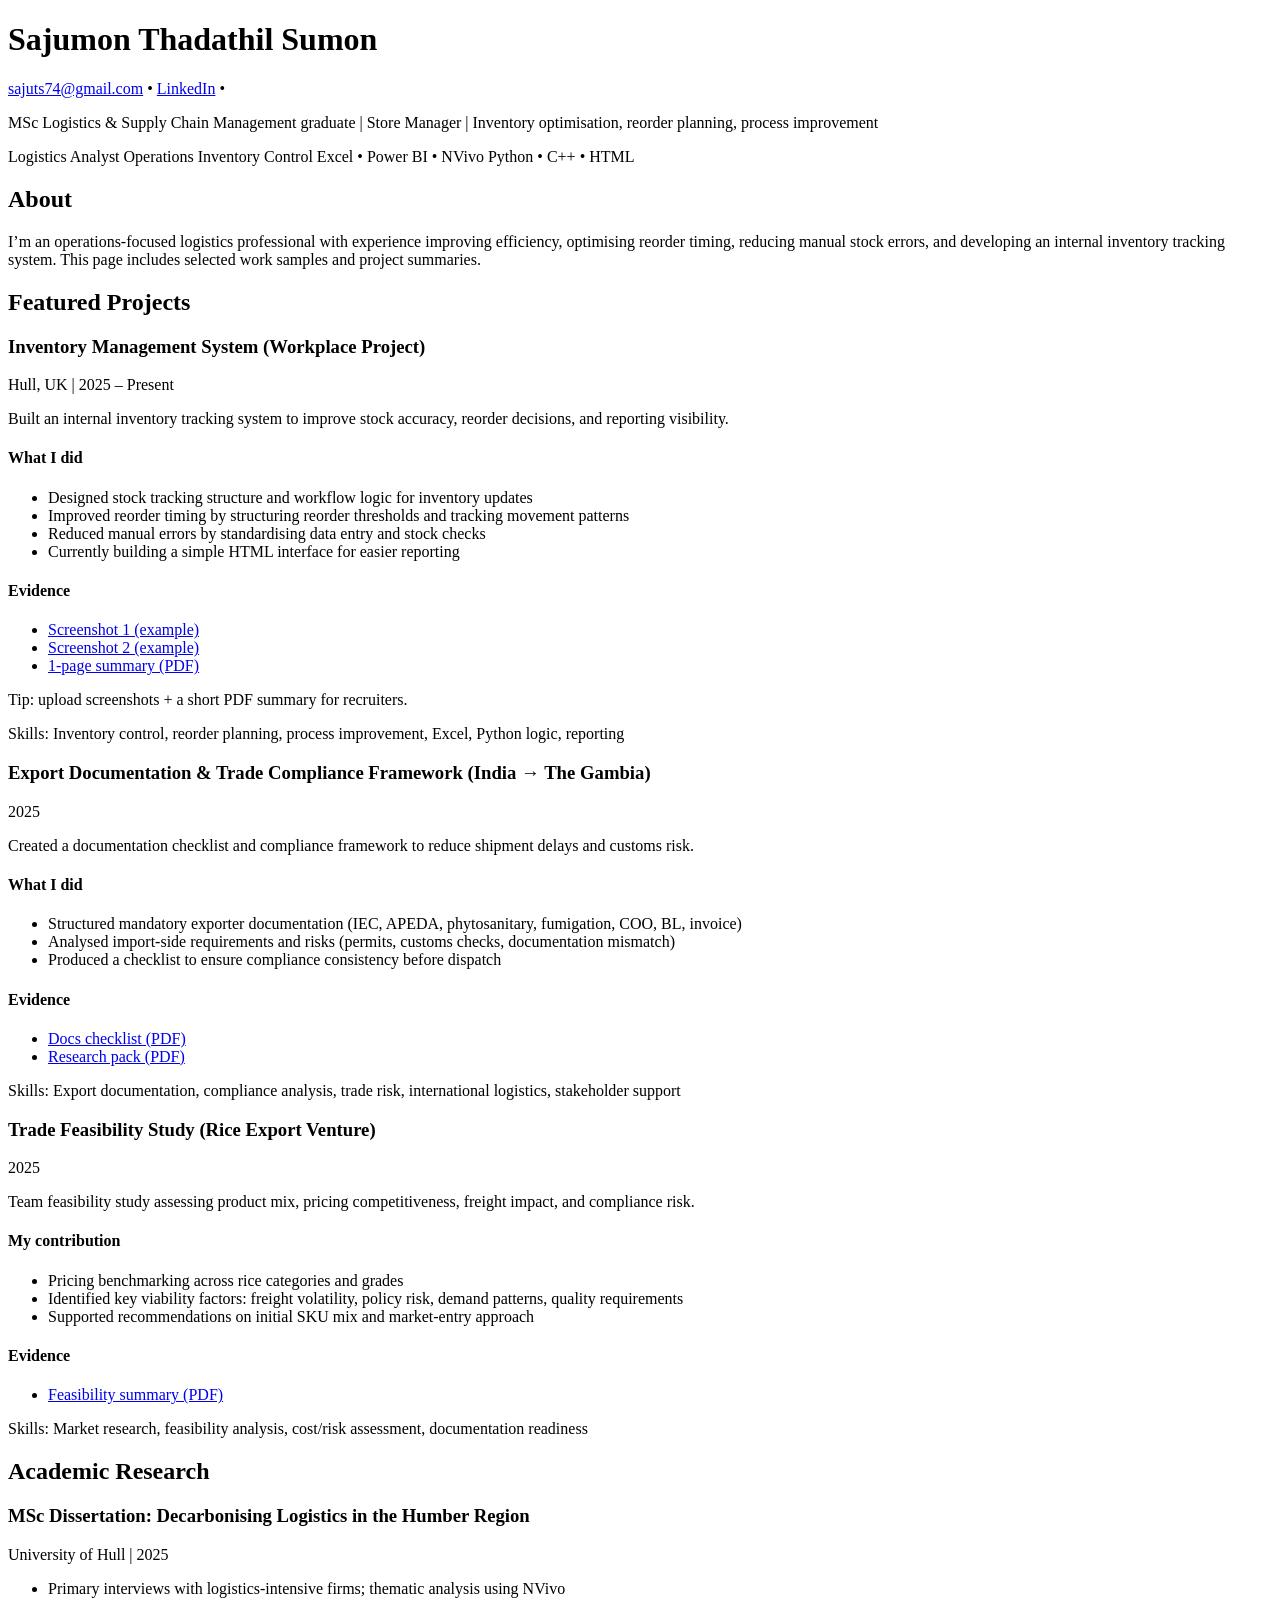
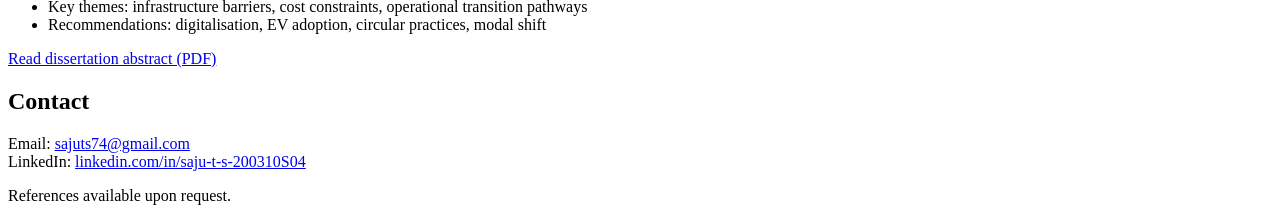
==== index.html @ b4bd79bc "Create index.html" ====
<!doctype html>
<html lang="en">
<head>
  <meta charset="utf-8" />
  <meta name="viewport" content="width=device-width, initial-scale=1" />
  <title>Sajumon Thadathil Sumon | Logistics & Operations Portfolio</title>
  <meta name="description" content="Logistics & Operations portfolio: inventory system, trade compliance framework, feasibility study, dissertation highlights." />
  <link rel="stylesheet" href="assets/style.css" />
</head>

<body>
  <header class="site-header">
    <div class="container">
      <div class="topline">
        <h1>Sajumon Thadathil Sumon</h1>
        <div class="links">
          <a href="mailto:sajuts74@gmail.com">sajuts74@gmail.com</a>
          <span class="dot">•</span>
          <a href="https://linkedin.com/in/saju-t-s-200310S04" target="_blank" rel="noopener">LinkedIn</a>
          <span class="dot">•</span>
          <!-- Optional: link to your CV PDF if you upload it -->
          <!-- <a href="assets/docs/Sajumon_CV.pdf" target="_blank" rel="noopener">CV (PDF)</a> -->
        </div>
      </div>

      <p class="subtitle">
        MSc Logistics & Supply Chain Management graduate | Store Manager | Inventory optimisation, reorder planning, process improvement
      </p>

      <div class="badges">
        <span class="badge">Logistics Analyst</span>
        <span class="badge">Operations</span>
        <span class="badge">Inventory Control</span>
        <span class="badge">Excel • Power BI • NVivo</span>
        <span class="badge">Python • C++ • HTML</span>
      </div>
    </div>
  </header>

  <main class="container">
    <section class="section">
      <h2>About</h2>
      <p>
        I’m an operations-focused logistics professional with experience improving efficiency, optimising reorder timing,
        reducing manual stock errors, and developing an internal inventory tracking system.
        This page includes selected work samples and project summaries.
      </p>
    </section>

    <section class="section">
      <h2>Featured Projects</h2>

      <!-- Project 1 -->
      <article class="card">
        <div class="card-head">
          <h3>Inventory Management System (Workplace Project)</h3>
          <span class="meta">Hull, UK | 2025 – Present</span>
        </div>

        <p class="tagline">
          Built an internal inventory tracking system to improve stock accuracy, reorder decisions, and reporting visibility.
        </p>

        <div class="grid">
          <div>
            <h4>What I did</h4>
            <ul>
              <li>Designed stock tracking structure and workflow logic for inventory updates</li>
              <li>Improved reorder timing by structuring reorder thresholds and tracking movement patterns</li>
              <li>Reduced manual errors by standardising data entry and stock checks</li>
              <li>Currently building a simple HTML interface for easier reporting</li>
            </ul>
          </div>
          <div>
            <h4>Evidence</h4>
            <ul>
              <li><a href="assets/img/inventory-screenshot-1.png" target="_blank" rel="noopener">Screenshot 1 (example)</a></li>
              <li><a href="assets/img/inventory-screenshot-2.png" target="_blank" rel="noopener">Screenshot 2 (example)</a></li>
              <li><a href="assets/docs/inventory-system-summary.pdf" target="_blank" rel="noopener">1-page summary (PDF)</a></li>
            </ul>
            <p class="note">Tip: upload screenshots + a short PDF summary for recruiters.</p>
          </div>
        </div>

        <div class="skills">
          <span>Skills:</span> Inventory control, reorder planning, process improvement, Excel, Python logic, reporting
        </div>
      </article>

      <!-- Project 2 -->
      <article class="card">
        <div class="card-head">
          <h3>Export Documentation & Trade Compliance Framework (India → The Gambia)</h3>
          <span class="meta">2025</span>
        </div>

        <p class="tagline">
          Created a documentation checklist and compliance framework to reduce shipment delays and customs risk.
        </p>

        <div class="grid">
          <div>
            <h4>What I did</h4>
            <ul>
              <li>Structured mandatory exporter documentation (IEC, APEDA, phytosanitary, fumigation, COO, BL, invoice)</li>
              <li>Analysed import-side requirements and risks (permits, customs checks, documentation mismatch)</li>
              <li>Produced a checklist to ensure compliance consistency before dispatch</li>
            </ul>
          </div>
          <div>
            <h4>Evidence</h4>
            <ul>
              <li><a href="assets/docs/rice-export-docs-checklist.pdf" target="_blank" rel="noopener">Docs checklist (PDF)</a></li>
              <li><a href="assets/docs/rice-export-essential-info.pdf" target="_blank" rel="noopener">Research pack (PDF)</a></li>
            </ul>
          </div>
        </div>

        <div class="skills">
          <span>Skills:</span> Export documentation, compliance analysis, trade risk, international logistics, stakeholder support
        </div>
      </article>

      <!-- Project 3 -->
      <article class="card">
        <div class="card-head">
          <h3>Trade Feasibility Study (Rice Export Venture)</h3>
          <span class="meta">2025</span>
        </div>

        <p class="tagline">
          Team feasibility study assessing product mix, pricing competitiveness, freight impact, and compliance risk.
        </p>

        <div class="grid">
          <div>
            <h4>My contribution</h4>
            <ul>
              <li>Pricing benchmarking across rice categories and grades</li>
              <li>Identified key viability factors: freight volatility, policy risk, demand patterns, quality requirements</li>
              <li>Supported recommendations on initial SKU mix and market-entry approach</li>
            </ul>
          </div>
          <div>
            <h4>Evidence</h4>
            <ul>
              <li><a href="assets/docs/feasibility-study-summary.pdf" target="_blank" rel="noopener">Feasibility summary (PDF)</a></li>
            </ul>
          </div>
        </div>

        <div class="skills">
          <span>Skills:</span> Market research, feasibility analysis, cost/risk assessment, documentation readiness
        </div>
      </article>

    </section>

    <section class="section">
      <h2>Academic Research</h2>
      <article class="card">
        <div class="card-head">
          <h3>MSc Dissertation: Decarbonising Logistics in the Humber Region</h3>
          <span class="meta">University of Hull | 2025</span>
        </div>
        <ul>
          <li>Primary interviews with logistics-intensive firms; thematic analysis using NVivo</li>
          <li>Key themes: infrastructure barriers, cost constraints, operational transition pathways</li>
          <li>Recommendations: digitalisation, EV adoption, circular practices, modal shift</li>
        </ul>
        <p>
          <a href="assets/docs/dissertation-abstract.pdf" target="_blank" rel="noopener">Read dissertation abstract (PDF)</a>
          <!-- Optional: add full dissertation if allowed -->
        </p>
      </article>
    </section>

    <section class="section">
      <h2>Contact</h2>
      <p>
        Email: <a href="mailto:sajuts74@gmail.com">sajuts74@gmail.com</a><br/>
        LinkedIn: <a href="https://linkedin.com/in/saju-t-s-200310S04" target="_blank" rel="noopener">linkedin.com/in/saju-t-s-200310S04</a>
      </p>
    </section>

    <footer class="footer">
      <p>References available upon request.</p>
    </footer>
  </main>
</body>
</html>
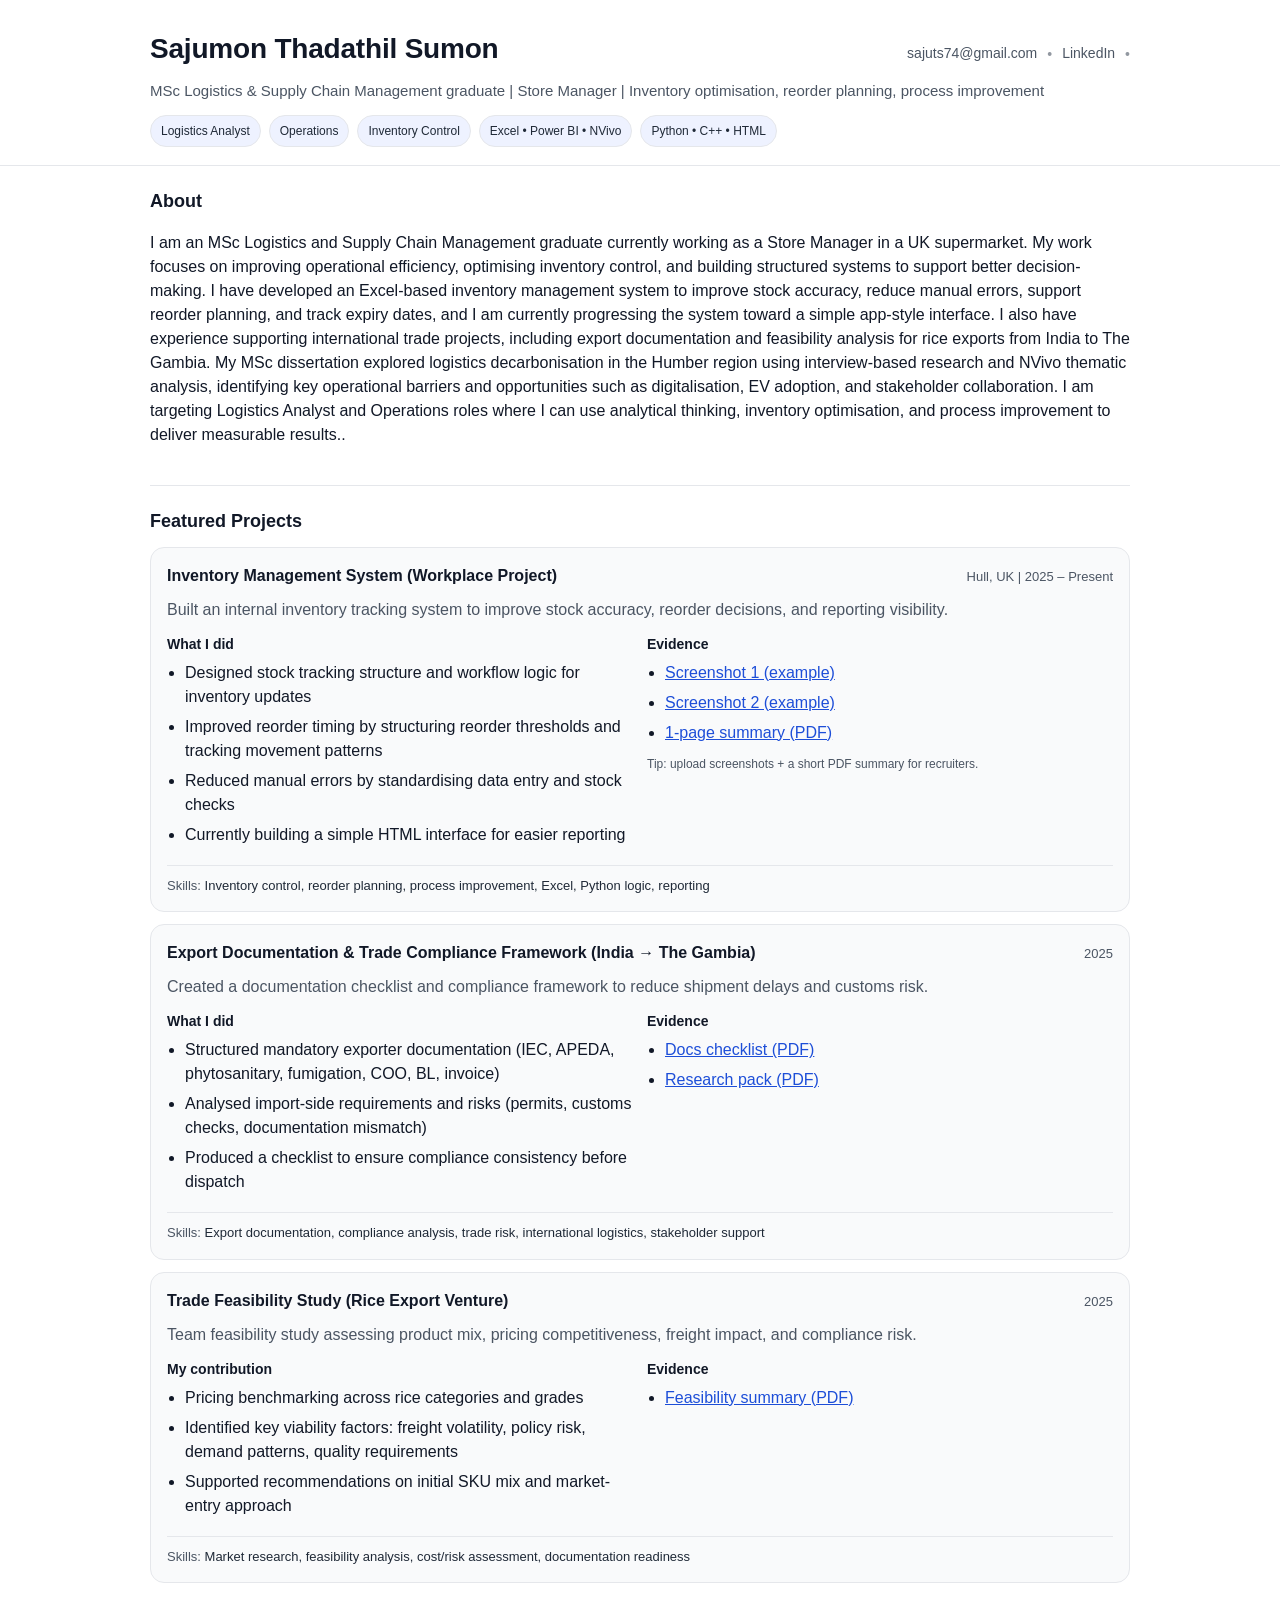
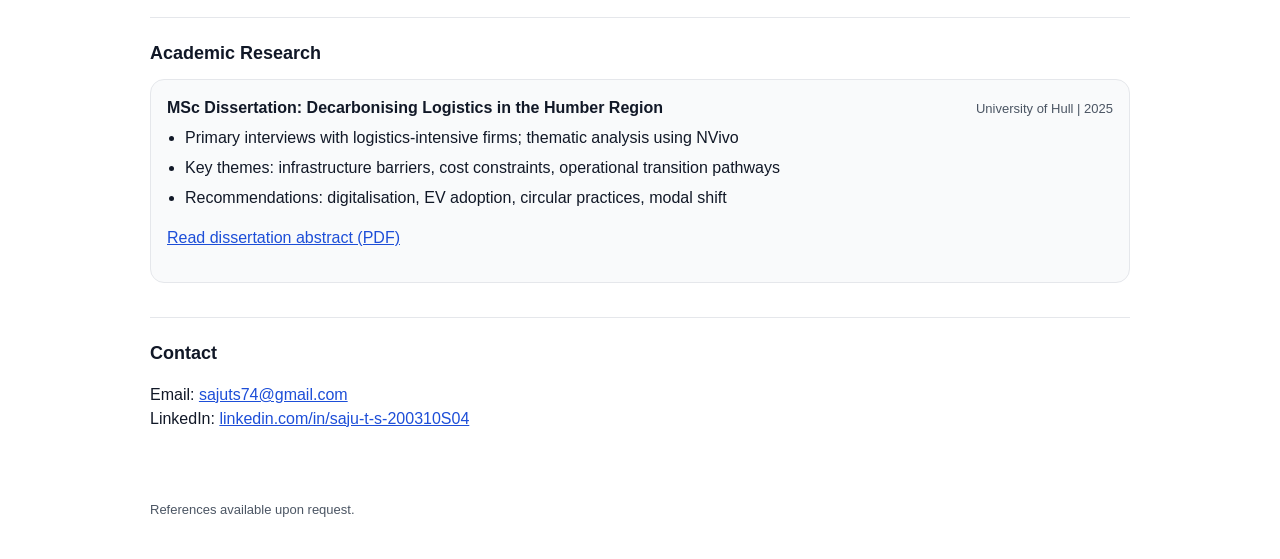
==== commit 04aa843b: "Update index.html" ====
--- a/index.html
+++ b/index.html
@@ -41,9 +41,13 @@
     <section class="section">
       <h2>About</h2>
       <p>
-        I’m an operations-focused logistics professional with experience improving efficiency, optimising reorder timing,
-        reducing manual stock errors, and developing an internal inventory tracking system.
-        This page includes selected work samples and project summaries.
+        I am an MSc Logistics and Supply Chain Management graduate currently working as a Store Manager in a UK supermarket. My work focuses on improving operational efficiency, optimising inventory control, and building structured systems to support better decision-making.
+
+I have developed an Excel-based inventory management system to improve stock accuracy, reduce manual errors, support reorder planning, and track expiry dates, and I am currently progressing the system toward a simple app-style interface. I also have experience supporting international trade projects, including export documentation and feasibility analysis for rice exports from India to The Gambia.
+
+My MSc dissertation explored logistics decarbonisation in the Humber region using interview-based research and NVivo thematic analysis, identifying key operational barriers and opportunities such as digitalisation, EV adoption, and stakeholder collaboration.
+
+I am targeting Logistics Analyst and Operations roles where I can use analytical thinking, inventory optimisation, and process improvement to deliver measurable results..
       </p>
     </section>
 
--- a/assets/style.css
+++ b/assets/style.css
@@ -0,0 +1,155 @@
+:root{
+  --bg:#ffffff;
+  --text:#111827;
+  --muted:#4b5563;
+  --line:#e5e7eb;
+  --card:#f9fafb;
+  --badge:#eef2ff;
+}
+
+*{box-sizing:border-box}
+body{
+  margin:0;
+  font-family: -apple-system,BlinkMacSystemFont,"Segoe UI",Roboto,Arial,Helvetica,sans-serif;
+  background:var(--bg);
+  color:var(--text);
+  line-height:1.5;
+}
+
+.container{
+  width:min(980px, 92vw);
+  margin:0 auto;
+}
+
+.site-header{
+  border-bottom:1px solid var(--line);
+  padding:28px 0 18px;
+}
+
+.topline{
+  display:flex;
+  gap:16px;
+  align-items:baseline;
+  justify-content:space-between;
+  flex-wrap:wrap;
+}
+
+h1{
+  margin:0;
+  font-size:28px;
+  letter-spacing:-0.2px;
+}
+
+.links{
+  display:flex;
+  gap:10px;
+  align-items:center;
+  flex-wrap:wrap;
+  color:var(--muted);
+  font-size:14px;
+}
+.links a{ color:var(--muted); text-decoration:none; border-bottom:1px solid transparent;}
+.links a:hover{ border-bottom-color:var(--muted); }
+.dot{opacity:.6}
+
+.subtitle{
+  margin:10px 0 12px;
+  color:var(--muted);
+  font-size:15px;
+}
+
+.badges{
+  display:flex;
+  flex-wrap:wrap;
+  gap:8px;
+  margin:0;
+}
+.badge{
+  display:inline-block;
+  padding:6px 10px;
+  border:1px solid var(--line);
+  background:var(--badge);
+  border-radius:999px;
+  font-size:12px;
+  color:#1f2937;
+}
+
+.section{
+  padding:22px 0;
+  border-bottom:1px solid var(--line);
+}
+.section:last-of-type{ border-bottom:none; }
+
+h2{
+  margin:0 0 12px;
+  font-size:18px;
+}
+.card{
+  background:var(--card);
+  border:1px solid var(--line);
+  border-radius:14px;
+  padding:16px;
+  margin:12px 0;
+}
+.card-head{
+  display:flex;
+  justify-content:space-between;
+  gap:10px;
+  flex-wrap:wrap;
+  align-items:baseline;
+}
+h3{
+  margin:0;
+  font-size:16px;
+}
+.meta{
+  color:var(--muted);
+  font-size:13px;
+}
+.tagline{
+  margin:10px 0 0;
+  color:var(--muted);
+}
+
+.grid{
+  display:grid;
+  grid-template-columns: 1fr 1fr;
+  gap:14px;
+  margin-top:12px;
+}
+@media (max-width: 800px){
+  .grid{ grid-template-columns: 1fr; }
+}
+
+h4{
+  margin:0 0 6px;
+  font-size:14px;
+}
+ul{
+  margin:0;
+  padding-left:18px;
+}
+li{ margin:6px 0; }
+
+.note{
+  margin:10px 0 0;
+  color:var(--muted);
+  font-size:12px;
+}
+
+.skills{
+  margin-top:12px;
+  padding-top:10px;
+  border-top:1px solid var(--line);
+  color:#1f2937;
+  font-size:13px;
+}
+.skills span{ color:var(--muted); }
+
+.footer{
+  padding:18px 0 26px;
+  color:var(--muted);
+  font-size:13px;
+}
+a{ color:#1d4ed8; }
+a:hover{ text-decoration:underline; }
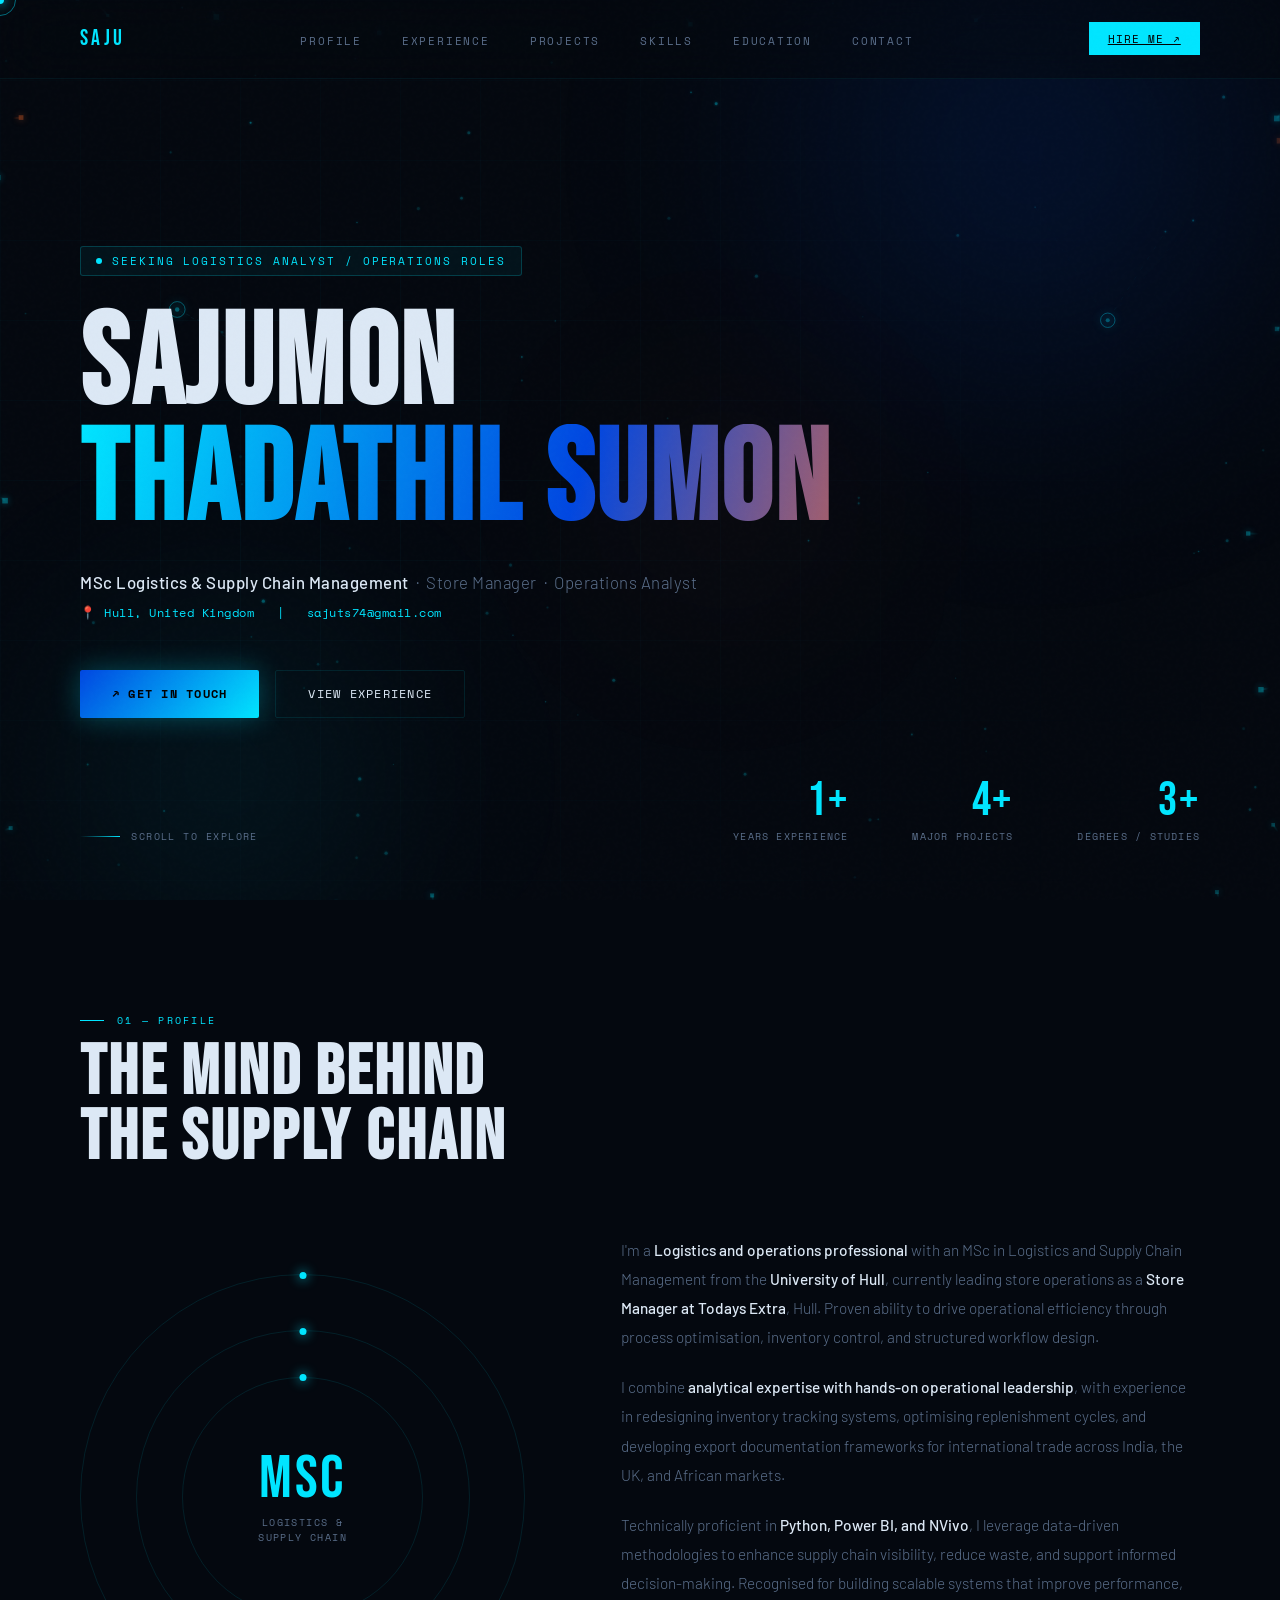
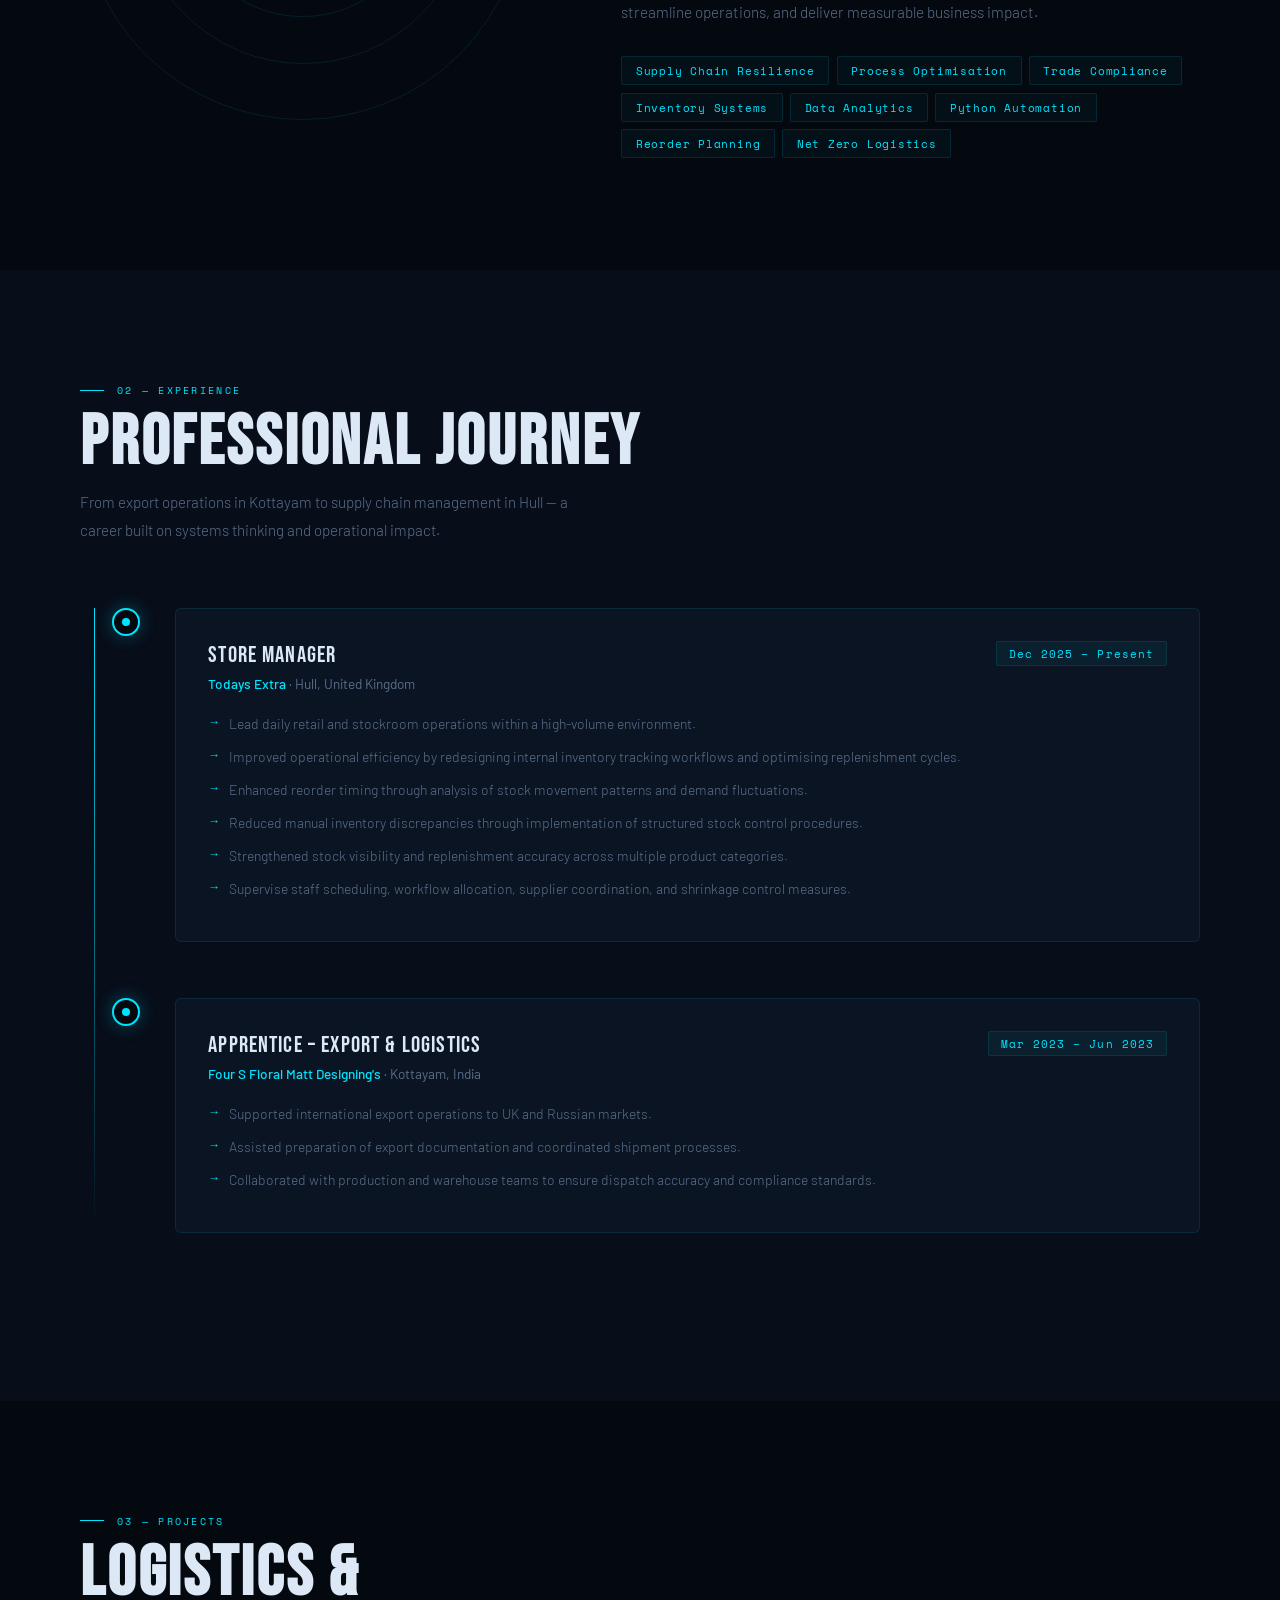
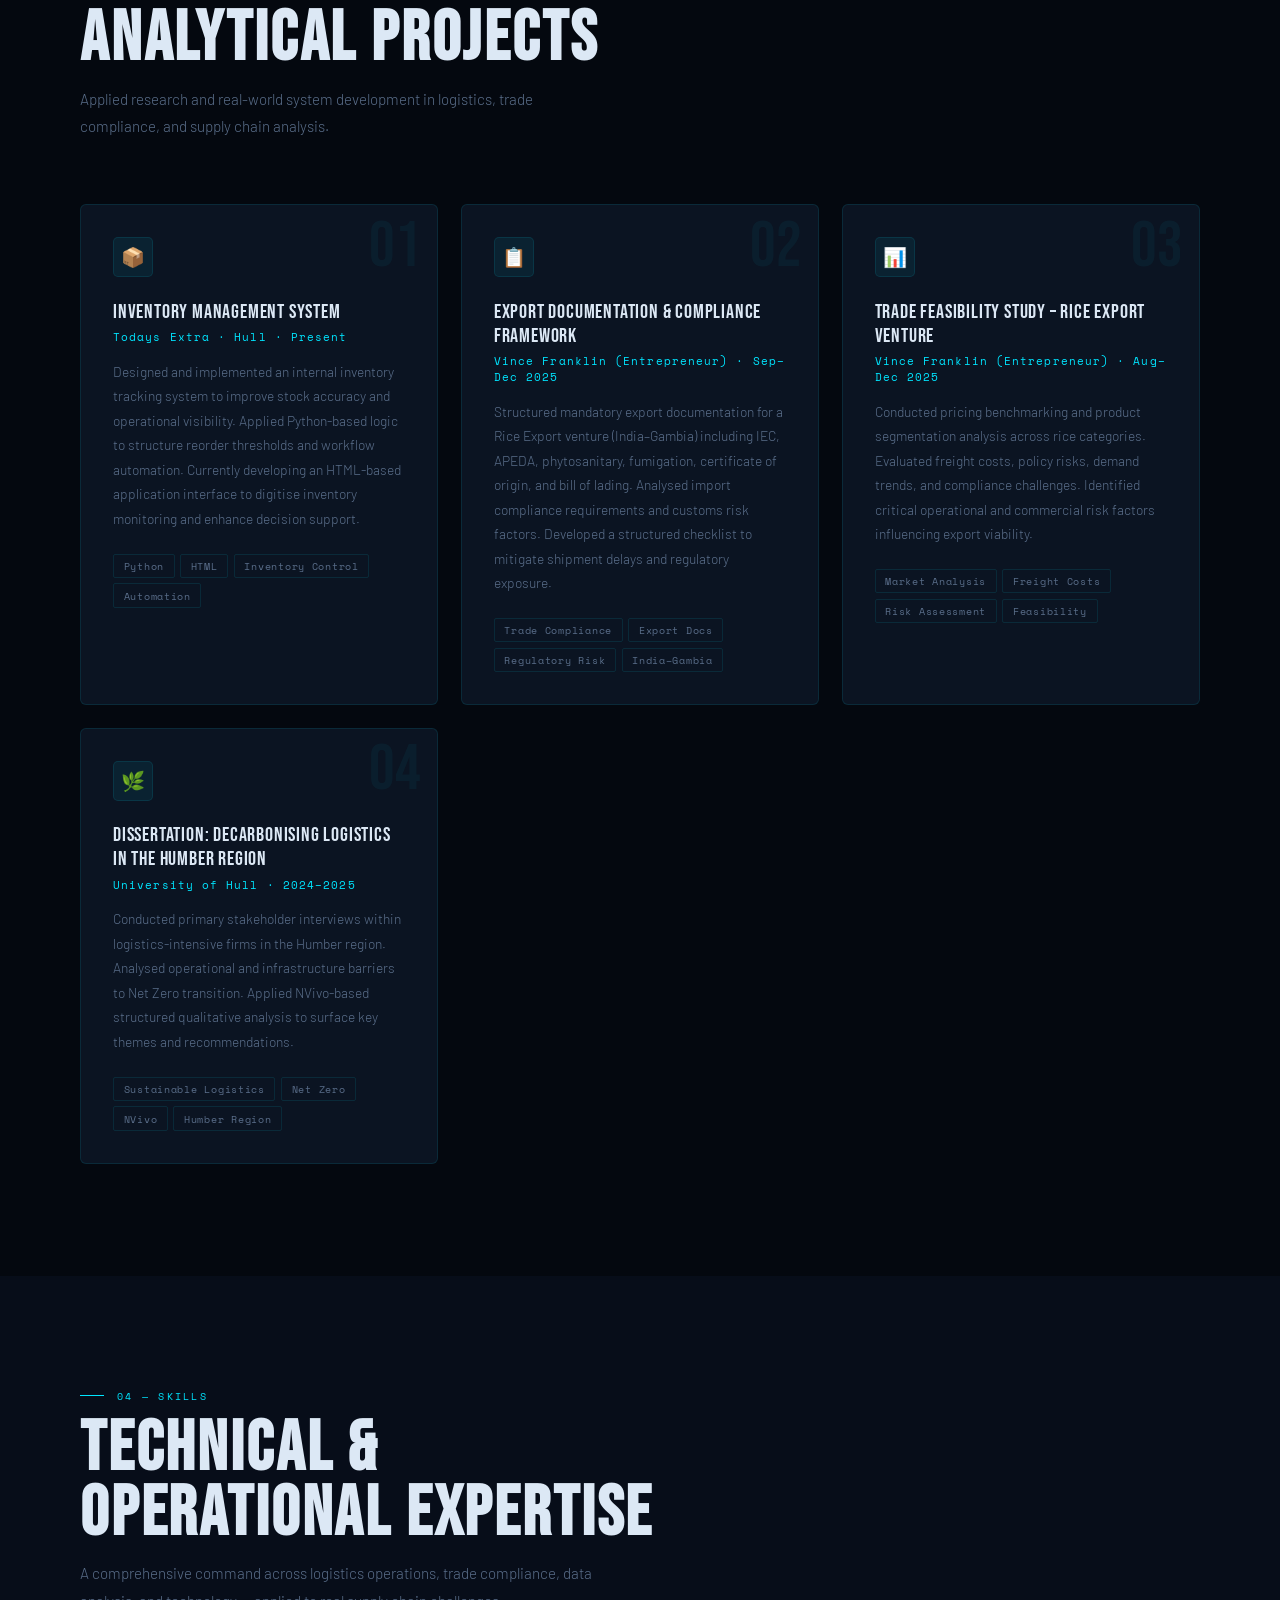
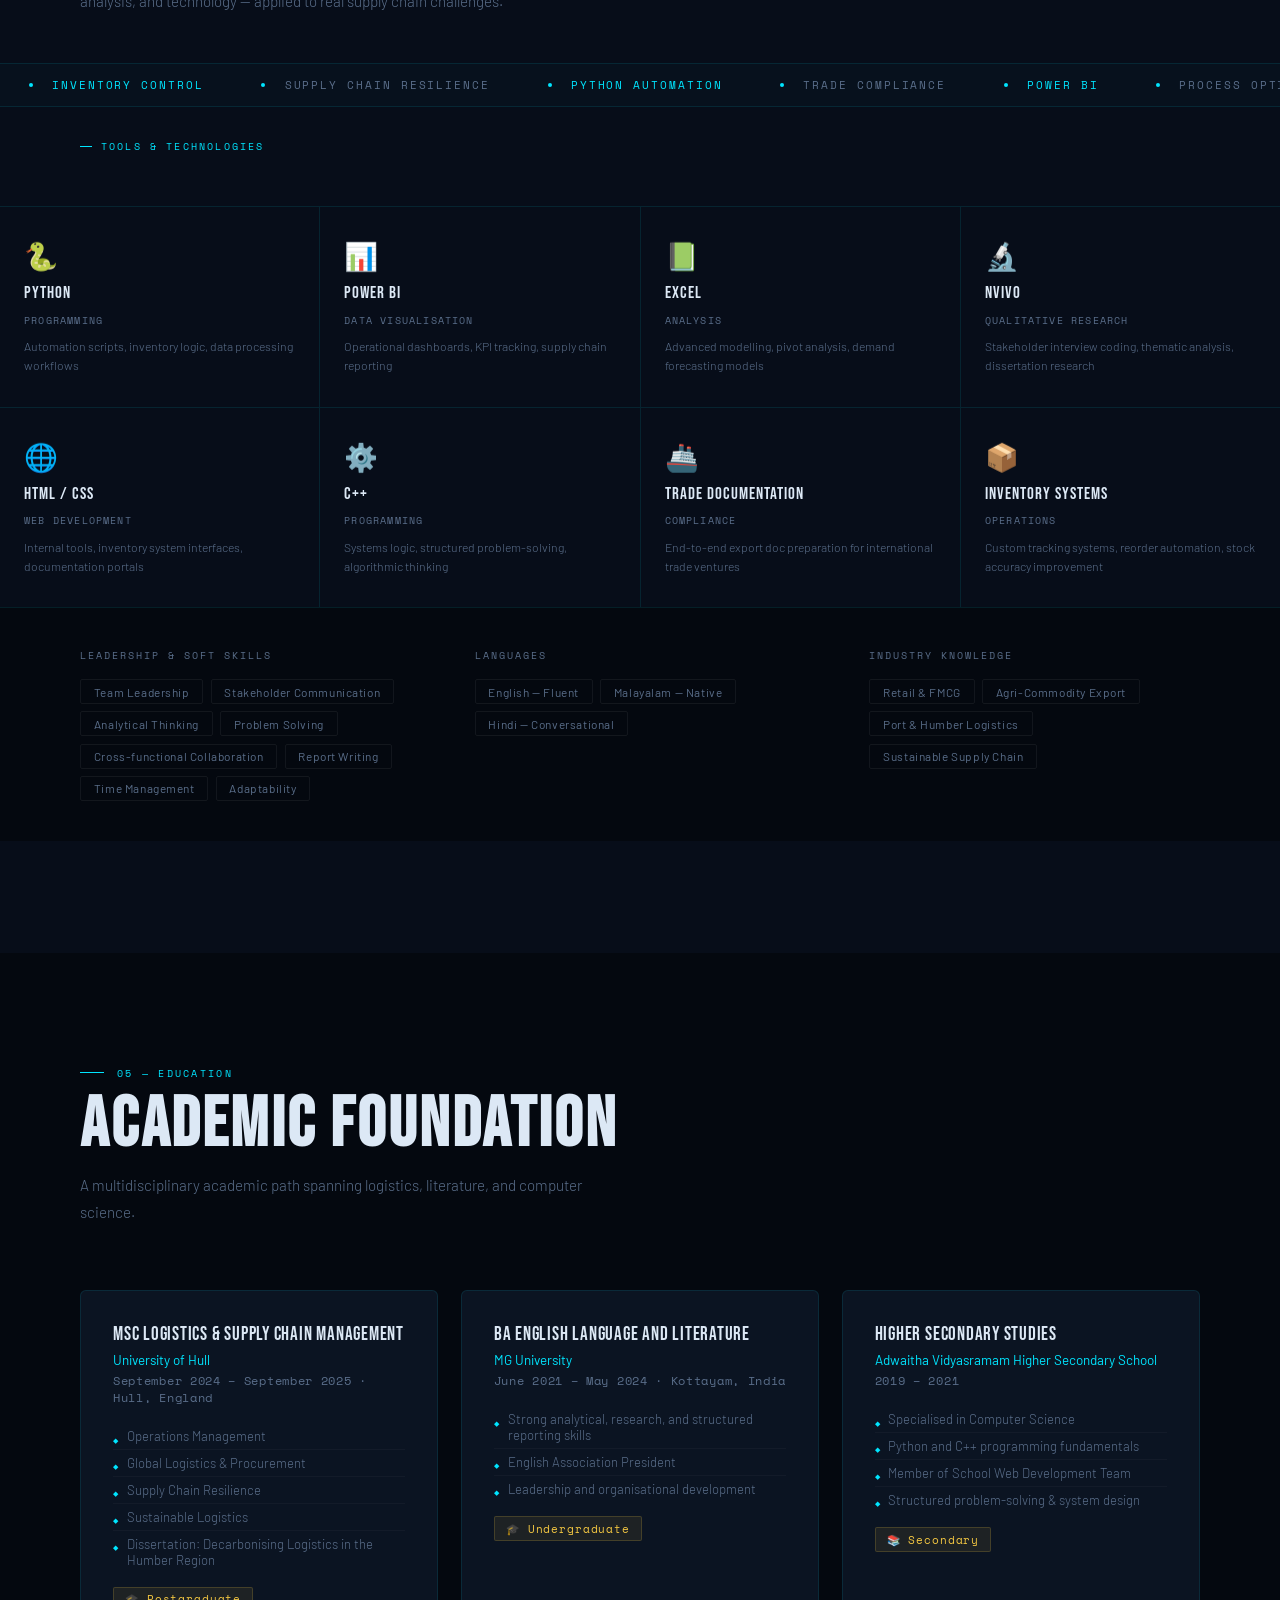
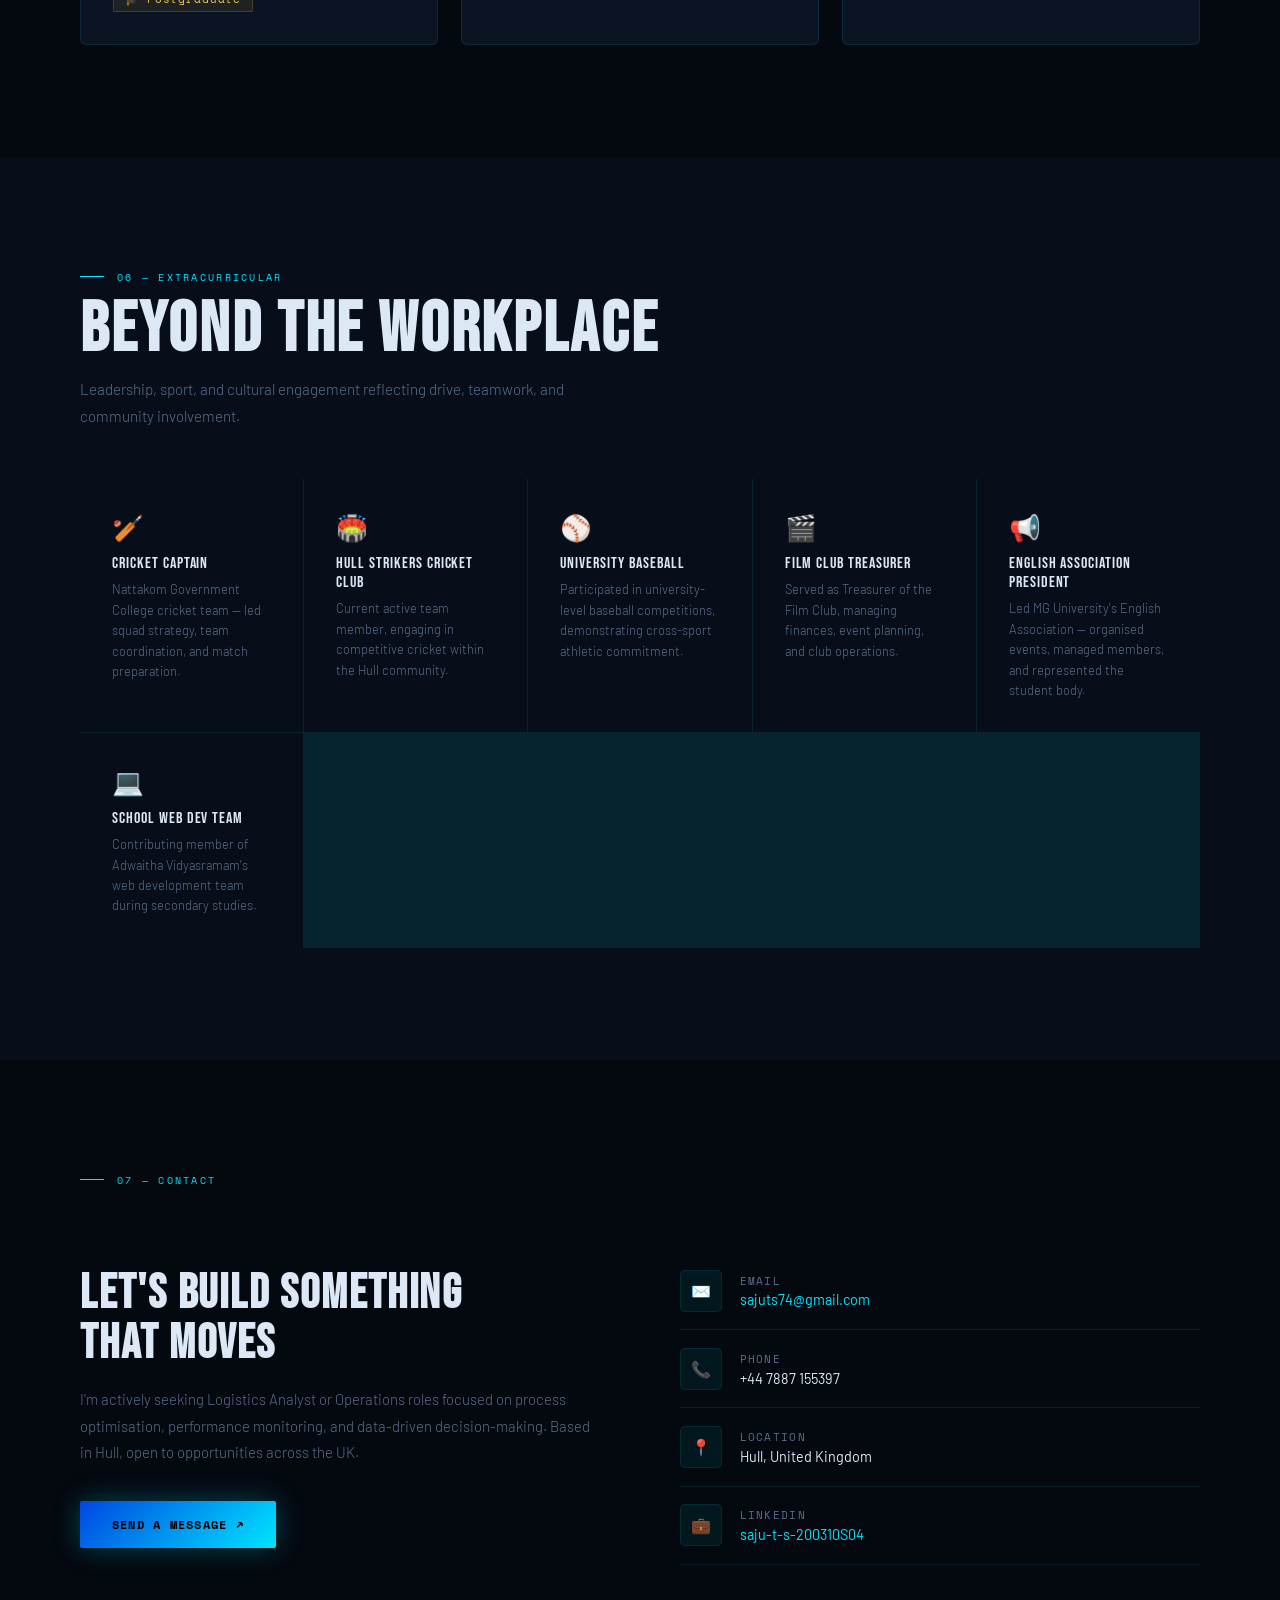
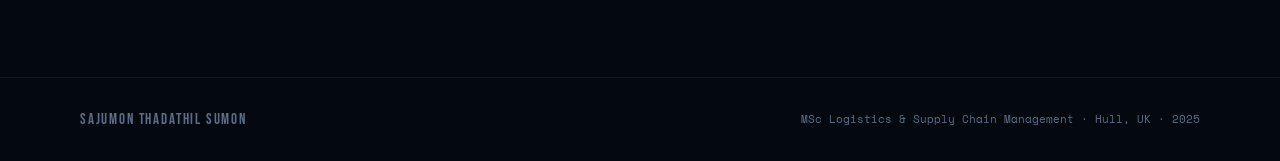
==== commit 25976e62: "Update index.html" ====
--- a/index.html
+++ b/index.html
@@ -1,195 +1,2243 @@
-<!doctype html>
+<!DOCTYPE html>
 <html lang="en">
+
 <head>
-  <meta charset="utf-8" />
-  <meta name="viewport" content="width=device-width, initial-scale=1" />
-  <title>Sajumon Thadathil Sumon | Logistics & Operations Portfolio</title>
-  <meta name="description" content="Logistics & Operations portfolio: inventory system, trade compliance framework, feasibility study, dissertation highlights." />
-  <link rel="stylesheet" href="assets/style.css" />
+  <meta charset="UTF-8">
+  <meta name="viewport" content="width=device-width, initial-scale=1.0">
+  <title>Sajumon Thadathil Sumon | Logistics & Supply Chain</title>
+  <link
+    href="https://fonts.googleapis.com/css2?family=Bebas+Neue&family=Barlow:ital,wght@0,300;0,400;0,500;0,600;1,300&family=Space+Mono:wght@400;700&family=DM+Serif+Display:ital@0;1&display=swap"
+    rel="stylesheet">
+  <style>
+    :root {
+      --bg: #04080f;
+      --surface: #070d19;
+      --surface2: #0b1422;
+      --surface3: #0f1a2e;
+      --accent: #00e5ff;
+      --accent2: #0047e1;
+      --accent3: #ff6b2b;
+      --gold: #f5c842;
+      --text: #dce8f5;
+      --muted: #5a6e8a;
+      --border: rgba(0, 229, 255, 0.1);
+      --border2: rgba(255, 255, 255, 0.05);
+      --glow: 0 0 50px rgba(0, 229, 255, 0.12);
+      --glow-strong: 0 0 80px rgba(0, 229, 255, 0.22);
+    }
+
+    *,
+    *::before,
+    *::after {
+      box-sizing: border-box;
+      margin: 0;
+      padding: 0;
+    }
+
+    html {
+      scroll-behavior: smooth;
+    }
+
+    body {
+      font-family: 'Barlow', sans-serif;
+      background: var(--bg);
+      color: var(--text);
+      overflow-x: hidden;
+      cursor: none;
+    }
+
+    /* ========= CURSOR ========= */
+    #cursor {
+      width: 8px;
+      height: 8px;
+      background: var(--accent);
+      border-radius: 50%;
+      position: fixed;
+      top: 0;
+      left: 0;
+      pointer-events: none;
+      z-index: 9999;
+      transform: translate(-50%, -50%);
+      mix-blend-mode: screen;
+      box-shadow: 0 0 12px var(--accent);
+      transition: width .2s, height .2s;
+    }
+
+    #cursor-ring {
+      width: 32px;
+      height: 32px;
+      border: 1px solid rgba(0, 229, 255, 0.45);
+      border-radius: 50%;
+      position: fixed;
+      top: 0;
+      left: 0;
+      pointer-events: none;
+      z-index: 9998;
+      transform: translate(-50%, -50%);
+      transition: width .3s, height .3s;
+    }
+
+    #cursor.hover {
+      width: 16px;
+      height: 16px;
+    }
+
+    #cursor-ring.hover {
+      width: 48px;
+      height: 48px;
+    }
+
+    /* ========= NOISE ========= */
+    body::after {
+      content: '';
+      position: fixed;
+      inset: 0;
+      background-image: url("data:image/svg+xml,%3Csvg viewBox='0 0 256 256' xmlns='http://www.w3.org/2000/svg'%3E%3Cfilter id='n'%3E%3CfeTurbulence type='fractalNoise' baseFrequency='0.85' numOctaves='4' stitchTiles='stitch'/%3E%3C/filter%3E%3Crect width='100%25' height='100%25' filter='url(%23n)' opacity='0.04'/%3E%3C/svg%3E");
+      pointer-events: none;
+      z-index: 9990;
+      opacity: 0.3;
+    }
+
+    /* ========= PROGRESS ========= */
+    #progress {
+      position: fixed;
+      top: 0;
+      left: 0;
+      z-index: 500;
+      height: 2px;
+      background: linear-gradient(90deg, var(--accent2), var(--accent), var(--accent3));
+      width: 0%;
+      box-shadow: 0 0 10px var(--accent);
+      transition: width .05s linear;
+    }
+
+    /* ========= NAV ========= */
+    nav {
+      position: fixed;
+      top: 0;
+      width: 100%;
+      z-index: 200;
+      padding: 1.4rem 5rem;
+      display: flex;
+      justify-content: space-between;
+      align-items: center;
+      background: rgba(4, 8, 15, 0.5);
+      backdrop-filter: blur(28px);
+      border-bottom: 1px solid rgba(0, 229, 255, 0.06);
+      transition: padding .4s, background .4s;
+    }
+
+    nav.scrolled {
+      padding: .8rem 5rem;
+      background: rgba(4, 8, 15, 0.9);
+    }
+
+    .nav-logo {
+      font-family: 'Bebas Neue', sans-serif;
+      font-size: 1.4rem;
+      color: var(--accent);
+      letter-spacing: .15em;
+      text-decoration: none;
+    }
+
+    .nav-links {
+      display: flex;
+      gap: 2.5rem;
+      list-style: none;
+    }
+
+    .nav-links a {
+      color: var(--muted);
+      text-decoration: none;
+      font-size: .7rem;
+      letter-spacing: .16em;
+      text-transform: uppercase;
+      font-family: 'Space Mono', monospace;
+      transition: color .3s;
+      position: relative;
+    }
+
+    .nav-links a::after {
+      content: '';
+      position: absolute;
+      bottom: -4px;
+      left: 0;
+      width: 0;
+      height: 1px;
+      background: var(--accent);
+      transition: width .3s;
+    }
+
+    .nav-links a:hover {
+      color: var(--accent);
+    }
+
+    .nav-links a:hover::after {
+      width: 100%;
+    }
+
+    .nav-cta {
+      font-family: 'Space Mono', monospace;
+      font-size: .7rem;
+      letter-spacing: .1em;
+      text-transform: uppercase;
+      color: #000;
+      background: var(--accent);
+      border: none;
+      padding: .5rem 1.2rem;
+      cursor: none;
+      transition: box-shadow .3s, transform .2s;
+    }
+
+    .nav-cta:hover {
+      box-shadow: 0 0 24px rgba(0, 229, 255, 0.5);
+      transform: translateY(-1px);
+    }
+
+    /* ========= CANVAS ========= */
+    #bg-canvas {
+      position: fixed;
+      inset: 0;
+      z-index: 0;
+      pointer-events: none;
+      opacity: 0.5;
+    }
+
+    /* ========= HERO ========= */
+    #hero {
+      min-height: 100vh;
+      display: flex;
+      flex-direction: column;
+      justify-content: center;
+      padding: 9rem 5rem 5rem;
+      position: relative;
+      overflow: hidden;
+      z-index: 1;
+    }
+
+    .hero-grid {
+      position: absolute;
+      inset: 0;
+      background-image: linear-gradient(rgba(0, 229, 255, 0.03) 1px, transparent 1px),
+        linear-gradient(90deg, rgba(0, 229, 255, 0.03) 1px, transparent 1px);
+      background-size: 80px 80px;
+      mask-image: radial-gradient(ellipse 80% 80% at 25% 50%, black 0%, transparent 100%);
+    }
+
+    .hero-orb {
+      position: absolute;
+      border-radius: 50%;
+      filter: blur(100px);
+      pointer-events: none;
+    }
+
+    .orb1 {
+      width: 700px;
+      height: 700px;
+      background: radial-gradient(circle, rgba(0, 71, 225, 0.18) 0%, transparent 70%);
+      top: -200px;
+      right: -100px;
+      animation: orbf 16s ease-in-out infinite;
+    }
+
+    .orb2 {
+      width: 450px;
+      height: 450px;
+      background: radial-gradient(circle, rgba(0, 229, 255, 0.1) 0%, transparent 70%);
+      bottom: -100px;
+      left: 0;
+      animation: orbf 20s ease-in-out infinite reverse;
+    }
+
+    .orb3 {
+      width: 300px;
+      height: 300px;
+      background: radial-gradient(circle, rgba(255, 107, 43, 0.07) 0%, transparent 70%);
+      top: 40%;
+      left: 45%;
+      animation: orbf 25s ease-in-out infinite;
+    }
+
+    @keyframes orbf {
+
+      0%,
+      100% {
+        transform: translateY(0) scale(1)
+      }
+
+      50% {
+        transform: translateY(-35px) scale(1.05)
+      }
+    }
+
+    .hero-content {
+      position: relative;
+      z-index: 2;
+      max-width: 900px;
+    }
+
+    .hero-badge {
+      display: inline-flex;
+      align-items: center;
+      gap: .6rem;
+      background: rgba(0, 229, 255, 0.05);
+      border: 1px solid rgba(0, 229, 255, 0.2);
+      padding: .38rem .95rem;
+      border-radius: 3px;
+      margin-bottom: 2rem;
+      font-size: .68rem;
+      letter-spacing: .18em;
+      text-transform: uppercase;
+      color: var(--accent);
+      font-family: 'Space Mono', monospace;
+      opacity: 0;
+      transform: translateY(16px);
+      animation: fadeUp .7s .2s forwards;
+    }
+
+    .hero-badge .pulse-dot {
+      width: 6px;
+      height: 6px;
+      background: var(--accent);
+      border-radius: 50%;
+      animation: blink 2s infinite;
+    }
+
+    @keyframes blink {
+
+      0%,
+      100% {
+        opacity: 1
+      }
+
+      50% {
+        opacity: .2
+      }
+    }
+
+    .hero-name {
+      font-family: 'Bebas Neue', sans-serif;
+      font-size: clamp(3.8rem, 10vw, 9.5rem);
+      line-height: .9;
+      letter-spacing: .02em;
+      opacity: 0;
+      transform: translateY(28px);
+      animation: fadeUp .9s .4s forwards;
+    }
+
+    .hero-name .l1 {
+      display: block;
+      color: var(--text);
+    }
+
+    .hero-name .l2 {
+      display: block;
+      background: linear-gradient(105deg, var(--accent) 0%, var(--accent2) 55%, var(--accent3) 100%);
+      -webkit-background-clip: text;
+      -webkit-text-fill-color: transparent;
+      background-clip: text;
+    }
+
+    .hero-tagline {
+      margin-top: 1.8rem;
+      font-size: clamp(.9rem, 1.6vw, 1.05rem);
+      color: var(--muted);
+      font-weight: 300;
+      line-height: 1.7;
+      letter-spacing: .03em;
+      opacity: 0;
+      transform: translateY(18px);
+      animation: fadeUp .8s .6s forwards;
+    }
+
+    .hero-tagline strong {
+      color: var(--text);
+      font-weight: 500;
+    }
+
+    .hero-tagline .mono {
+      font-family: 'Space Mono', monospace;
+      font-size: .78rem;
+      color: var(--accent);
+    }
+
+    .hero-cta {
+      margin-top: 2.8rem;
+      display: flex;
+      gap: 1rem;
+      flex-wrap: wrap;
+      opacity: 0;
+      transform: translateY(16px);
+      animation: fadeUp .8s .8s forwards;
+    }
+
+    .btn-primary {
+      display: inline-flex;
+      align-items: center;
+      gap: .5rem;
+      background: linear-gradient(135deg, var(--accent2), var(--accent));
+      color: #000;
+      padding: .85rem 2rem;
+      border-radius: 2px;
+      font-weight: 700;
+      font-size: .78rem;
+      text-decoration: none;
+      letter-spacing: .1em;
+      text-transform: uppercase;
+      font-family: 'Space Mono', monospace;
+      box-shadow: 0 0 28px rgba(0, 229, 255, 0.28);
+      transition: transform .3s, box-shadow .3s;
+    }
+
+    .btn-primary:hover {
+      transform: translateY(-3px);
+      box-shadow: 0 0 48px rgba(0, 229, 255, 0.45);
+    }
+
+    .btn-outline {
+      display: inline-flex;
+      align-items: center;
+      gap: .5rem;
+      border: 1px solid var(--border);
+      color: var(--text);
+      padding: .85rem 2rem;
+      border-radius: 2px;
+      font-weight: 400;
+      font-size: .78rem;
+      text-decoration: none;
+      letter-spacing: .1em;
+      text-transform: uppercase;
+      font-family: 'Space Mono', monospace;
+      transition: border-color .3s, color .3s, background .3s;
+    }
+
+    .btn-outline:hover {
+      border-color: var(--accent);
+      color: var(--accent);
+      background: rgba(0, 229, 255, 0.04);
+    }
+
+    .hero-stats {
+      position: absolute;
+      bottom: 3.5rem;
+      right: 5rem;
+      display: flex;
+      gap: 4rem;
+      opacity: 0;
+      animation: fadeUp .7s 1s forwards;
+    }
+
+    .stat {
+      text-align: right;
+    }
+
+    .stat-num {
+      font-family: 'Bebas Neue', sans-serif;
+      font-size: 3rem;
+      color: var(--accent);
+      line-height: 1;
+      letter-spacing: .04em;
+    }
+
+    .stat-label {
+      font-size: .63rem;
+      color: var(--muted);
+      letter-spacing: .12em;
+      text-transform: uppercase;
+      margin-top: .25rem;
+      font-family: 'Space Mono', monospace;
+    }
+
+    .scroll-hint {
+      position: absolute;
+      bottom: 3.5rem;
+      left: 5rem;
+      display: flex;
+      align-items: center;
+      gap: .7rem;
+      color: var(--muted);
+      font-size: .65rem;
+      letter-spacing: .14em;
+      text-transform: uppercase;
+      font-family: 'Space Mono', monospace;
+      opacity: 0;
+      animation: fadeUp .7s 1.2s forwards;
+    }
+
+    .scroll-line {
+      width: 40px;
+      height: 1px;
+      background: linear-gradient(90deg, transparent, var(--accent));
+      overflow: hidden;
+    }
+
+    .scroll-line::after {
+      content: '';
+      display: block;
+      width: 100%;
+      height: 100%;
+      background: var(--accent);
+      transform: translateX(-100%);
+      animation: slideR 2s 1.4s ease-in-out infinite;
+    }
+
+    @keyframes slideR {
+      0% {
+        transform: translateX(-100%)
+      }
+
+      100% {
+        transform: translateX(100%)
+      }
+    }
+
+    @keyframes fadeUp {
+      to {
+        opacity: 1;
+        transform: translateY(0);
+      }
+    }
+
+    /* ========= SECTION SHARED ========= */
+    section {
+      padding: 7rem 5rem;
+      position: relative;
+      z-index: 1;
+    }
+
+    .sec-label {
+      display: flex;
+      align-items: center;
+      gap: .8rem;
+      margin-bottom: .8rem;
+      font-size: .65rem;
+      letter-spacing: .22em;
+      text-transform: uppercase;
+      color: var(--accent);
+      font-family: 'Space Mono', monospace;
+    }
+
+    .sec-label::before {
+      content: '';
+      width: 24px;
+      height: 1px;
+      background: var(--accent);
+    }
+
+    .sec-title {
+      font-family: 'Bebas Neue', sans-serif;
+      font-size: clamp(2.5rem, 5.5vw, 4.8rem);
+      letter-spacing: .04em;
+      line-height: .93;
+      margin-bottom: .8rem;
+    }
+
+    .sec-sub {
+      color: var(--muted);
+      font-size: .95rem;
+      max-width: 530px;
+      line-height: 1.8;
+      font-weight: 300;
+    }
+
+    /* ========= PROFILE ========= */
+    #profile {
+      background: var(--bg);
+    }
+
+    .profile-grid {
+      display: grid;
+      grid-template-columns: 1fr 1.3fr;
+      gap: 6rem;
+      align-items: center;
+      margin-top: 4rem;
+    }
+
+    .profile-visual {
+      position: relative;
+      aspect-ratio: 1;
+      display: flex;
+      align-items: center;
+      justify-content: center;
+    }
+
+    .pv-ring {
+      position: absolute;
+      border-radius: 50%;
+      border: 1px solid var(--border);
+    }
+
+    .pv-ring:nth-child(1) {
+      width: 75%;
+      height: 75%;
+      animation: ringR 28s linear infinite;
+    }
+
+    .pv-ring:nth-child(2) {
+      width: 100%;
+      height: 100%;
+      animation: ringR 38s linear infinite reverse;
+    }
+
+    .pv-ring:nth-child(3) {
+      width: 54%;
+      height: 54%;
+      animation: ringR 20s linear infinite;
+    }
+
+    .pv-ring::after {
+      content: '';
+      position: absolute;
+      width: 7px;
+      height: 7px;
+      background: var(--accent);
+      border-radius: 50%;
+      top: -3.5px;
+      left: 50%;
+      transform: translateX(-50%);
+      box-shadow: 0 0 12px var(--accent);
+    }
+
+    @keyframes ringR {
+      from {
+        transform: rotate(0deg)
+      }
+
+      to {
+        transform: rotate(360deg)
+      }
+    }
+
+    .pv-center {
+      position: absolute;
+      text-align: center;
+    }
+
+    .pv-degree {
+      font-family: 'Bebas Neue', sans-serif;
+      font-size: 3.8rem;
+      color: var(--accent);
+      line-height: 1;
+      letter-spacing: .04em;
+    }
+
+    .pv-field {
+      font-size: .62rem;
+      letter-spacing: .14em;
+      text-transform: uppercase;
+      color: var(--muted);
+      margin-top: .4rem;
+      font-family: 'Space Mono', monospace;
+      line-height: 1.5;
+    }
+
+    .profile-text p {
+      color: var(--muted);
+      line-height: 1.9;
+      margin-bottom: 1.3rem;
+      font-size: .96rem;
+      font-weight: 300;
+    }
+
+    .profile-text p strong {
+      color: var(--text);
+      font-weight: 500;
+    }
+
+    .profile-pills {
+      display: flex;
+      flex-wrap: wrap;
+      gap: .45rem;
+      margin-top: 1.8rem;
+    }
+
+    .pill {
+      background: rgba(0, 229, 255, 0.04);
+      border: 1px solid rgba(0, 229, 255, 0.12);
+      border-radius: 2px;
+      padding: .32rem .85rem;
+      font-size: .7rem;
+      color: var(--accent);
+      letter-spacing: .07em;
+      font-family: 'Space Mono', monospace;
+      transition: background .3s, border-color .3s;
+    }
+
+    .pill:hover {
+      background: rgba(0, 229, 255, 0.12);
+      border-color: var(--accent);
+    }
+
+    /* ========= EXPERIENCE ========= */
+    #experience {
+      background: var(--surface);
+    }
+
+    .exp-wrap {
+      margin-top: 4rem;
+      position: relative;
+      padding-left: 32px;
+    }
+
+    .exp-vline {
+      position: absolute;
+      left: 14px;
+      top: 0;
+      bottom: 0;
+      width: 1px;
+      background: linear-gradient(180deg, var(--accent), transparent);
+    }
+
+    .exp-item {
+      display: grid;
+      grid-template-columns: 28px 1fr;
+      gap: 2.2rem;
+      margin-bottom: 3.5rem;
+    }
+
+    .exp-dot {
+      width: 28px;
+      height: 28px;
+      border: 2px solid var(--accent);
+      border-radius: 50%;
+      background: var(--bg);
+      display: flex;
+      align-items: center;
+      justify-content: center;
+      z-index: 1;
+      flex-shrink: 0;
+      box-shadow: 0 0 18px rgba(0, 229, 255, 0.3);
+    }
+
+    .exp-dot::after {
+      content: '';
+      width: 8px;
+      height: 8px;
+      background: var(--accent);
+      border-radius: 50%;
+    }
+
+    .exp-card {
+      background: var(--surface2);
+      border: 1px solid var(--border);
+      border-radius: 6px;
+      padding: 2rem;
+      transition: border-color .3s, transform .35s, box-shadow .3s;
+      position: relative;
+      overflow: hidden;
+    }
+
+    .exp-card::before {
+      content: '';
+      position: absolute;
+      top: 0;
+      left: 0;
+      right: 0;
+      height: 2px;
+      background: linear-gradient(90deg, var(--accent2), var(--accent), var(--accent3));
+      opacity: 0;
+      transition: opacity .3s;
+    }
+
+    .exp-card:hover {
+      border-color: rgba(0, 229, 255, .28);
+      transform: translateX(6px);
+      box-shadow: var(--glow);
+    }
+
+    .exp-card:hover::before {
+      opacity: 1;
+    }
+
+    .exp-meta {
+      display: flex;
+      justify-content: space-between;
+      align-items: flex-start;
+      margin-bottom: .35rem;
+      flex-wrap: wrap;
+      gap: .5rem;
+    }
+
+    .exp-role {
+      font-family: 'Bebas Neue', sans-serif;
+      font-size: 1.45rem;
+      letter-spacing: .05em;
+    }
+
+    .exp-date {
+      font-size: .67rem;
+      color: var(--accent);
+      letter-spacing: .1em;
+      background: rgba(0, 229, 255, .06);
+      border: 1px solid var(--border);
+      padding: .22rem .75rem;
+      border-radius: 2px;
+      font-family: 'Space Mono', monospace;
+    }
+
+    .exp-company {
+      color: var(--muted);
+      font-size: .85rem;
+      margin-bottom: 1.2rem;
+    }
+
+    .exp-company strong {
+      color: var(--accent);
+      font-weight: 500;
+    }
+
+    .exp-bullets {
+      list-style: none;
+    }
+
+    .exp-bullets li {
+      position: relative;
+      padding-left: 1.3rem;
+      color: var(--muted);
+      font-size: .87rem;
+      line-height: 1.8;
+      margin-bottom: .5rem;
+      font-weight: 300;
+    }
+
+    .exp-bullets li::before {
+      content: '→';
+      position: absolute;
+      left: 0;
+      color: var(--accent);
+      font-size: .75rem;
+    }
+
+    /* ========= PROJECTS ========= */
+    #projects {
+      background: var(--bg);
+    }
+
+    .proj-grid {
+      display: grid;
+      grid-template-columns: repeat(auto-fit, minmax(320px, 1fr));
+      gap: 1.4rem;
+      margin-top: 4rem;
+    }
+
+    .proj-card {
+      background: var(--surface2);
+      border: 1px solid var(--border);
+      border-radius: 6px;
+      padding: 2rem;
+      position: relative;
+      overflow: hidden;
+      transition: transform .4s, border-color .3s, box-shadow .3s;
+    }
+
+    .proj-card::after {
+      content: '';
+      position: absolute;
+      inset: 0;
+      background: radial-gradient(circle at var(--mx, 50%) var(--my, 50%), rgba(0, 229, 255, 0.06) 0%, transparent 55%);
+      opacity: 0;
+      transition: opacity .4s;
+      pointer-events: none;
+    }
+
+    .proj-card:hover {
+      transform: translateY(-7px);
+      border-color: rgba(0, 229, 255, .28);
+      box-shadow: var(--glow);
+    }
+
+    .proj-card:hover::after {
+      opacity: 1;
+    }
+
+    .proj-num {
+      font-family: 'Bebas Neue', sans-serif;
+      font-size: 4rem;
+      color: rgba(0, 229, 255, .05);
+      line-height: 1;
+      position: absolute;
+      top: .6rem;
+      right: 1rem;
+    }
+
+    .proj-icon {
+      width: 40px;
+      height: 40px;
+      background: rgba(0, 229, 255, .07);
+      border: 1px solid var(--border);
+      border-radius: 5px;
+      display: flex;
+      align-items: center;
+      justify-content: center;
+      font-size: 1.2rem;
+      margin-bottom: 1.4rem;
+    }
+
+    .proj-title {
+      font-family: 'Bebas Neue', sans-serif;
+      font-size: 1.25rem;
+      margin-bottom: .35rem;
+      letter-spacing: .04em;
+    }
+
+    .proj-client {
+      font-size: .68rem;
+      color: var(--accent);
+      letter-spacing: .1em;
+      margin-bottom: .9rem;
+      font-family: 'Space Mono', monospace;
+    }
+
+    .proj-desc {
+      color: var(--muted);
+      font-size: .86rem;
+      line-height: 1.78;
+      margin-bottom: 1.4rem;
+      font-weight: 300;
+    }
+
+    .proj-tags {
+      display: flex;
+      flex-wrap: wrap;
+      gap: .35rem;
+    }
+
+    .tag {
+      font-size: .65rem;
+      padding: .2rem .6rem;
+      border: 1px solid var(--border);
+      border-radius: 2px;
+      color: var(--muted);
+      letter-spacing: .07em;
+      font-family: 'Space Mono', monospace;
+    }
+
+    /* ========= SKILLS ========= */
+    #skills {
+      background: var(--surface);
+      padding: 7rem 0;
+    }
+
+    .skills-head {
+      padding: 0 5rem 3rem;
+    }
+
+    .skills-ticker {
+      width: 100%;
+      overflow: hidden;
+      border-top: 1px solid var(--border);
+      border-bottom: 1px solid var(--border);
+      padding: .8rem 0;
+      margin-bottom: 0;
+      background: rgba(0, 229, 255, 0.015);
+    }
+
+    .ticker-inner {
+      display: flex;
+      width: max-content;
+      animation: tick 32s linear infinite;
+    }
+
+    .ticker-inner:hover {
+      animation-play-state: paused;
+    }
+
+    @keyframes tick {
+      from {
+        transform: translateX(0)
+      }
+
+      to {
+        transform: translateX(-50%)
+      }
+    }
+
+    .ticker-item {
+      display: flex;
+      align-items: center;
+      gap: 1.2rem;
+      padding: 0 1.8rem;
+      font-size: .67rem;
+      letter-spacing: .18em;
+      text-transform: uppercase;
+      color: var(--muted);
+      font-family: 'Space Mono', monospace;
+      white-space: nowrap;
+    }
+
+    .ticker-item.hi {
+      color: var(--accent);
+    }
+
+    .tdot {
+      width: 4px;
+      height: 4px;
+      background: var(--accent);
+      border-radius: 50%;
+      flex-shrink: 0;
+    }
+
+    .skills-bento {
+      display: grid;
+      grid-template-columns: 1fr 1fr 1fr;
+      gap: 1px;
+      background: var(--border);
+    }
+
+    .sb {
+      background: var(--surface);
+      padding: 3.5rem 5rem;
+      position: relative;
+      overflow: hidden;
+      transition: background .3s;
+    }
+
+    .sb:hover {
+      background: var(--surface2);
+    }
+
+    .sb::before {
+      content: '';
+      position: absolute;
+      left: 0;
+      top: 0;
+      bottom: 0;
+      width: 2px;
+      background: linear-gradient(180deg, transparent, var(--accent), transparent);
+      opacity: 0;
+      transition: opacity .4s;
+    }
+
+    .sb:hover::before {
+      opacity: 1;
+    }
+
+    .sb--wide {
+      grid-column: span 2;
+    }
+
+    .sb--full {
+      grid-column: span 3;
+      padding: 0;
+      flex-direction: column;
+      display: flex;
+    }
+
+    .sb-label {
+      font-size: .62rem;
+      letter-spacing: .22em;
+      text-transform: uppercase;
+      color: var(--accent);
+      font-family: 'Space Mono', monospace;
+      margin-bottom: 1.8rem;
+      display: flex;
+      align-items: center;
+      gap: .55rem;
+    }
+
+    .sb-label::before {
+      content: '';
+      width: 12px;
+      height: 1px;
+      background: var(--accent);
+    }
+
+    .sb-title {
+      font-family: 'Bebas Neue', sans-serif;
+      font-size: 1.6rem;
+      letter-spacing: .05em;
+      margin-bottom: 1.8rem;
+    }
+
+    .sb-bg {
+      position: absolute;
+      bottom: -1rem;
+      right: .5rem;
+      font-family: 'Bebas Neue', sans-serif;
+      font-size: 8rem;
+      color: rgba(0, 229, 255, 0.022);
+      line-height: 1;
+      pointer-events: none;
+    }
+
+    .comp-grid {
+      display: flex;
+      flex-wrap: wrap;
+      gap: .55rem;
+    }
+
+    .comp-tag {
+      display: inline-flex;
+      align-items: center;
+      gap: .45rem;
+      padding: .55rem 1rem;
+      border: 1px solid rgba(0, 229, 255, 0.1);
+      border-radius: 3px;
+      font-size: .76rem;
+      color: var(--text);
+      font-weight: 300;
+      letter-spacing: .04em;
+      transition: border-color .3s, background .3s, color .3s, transform .25s;
+      background: rgba(0, 229, 255, 0.025);
+      position: relative;
+      overflow: hidden;
+    }
+
+    .comp-tag:hover {
+      border-color: var(--accent);
+      color: var(--accent);
+      transform: translateY(-2px);
+    }
+
+    .prof-list {
+      list-style: none;
+    }
+
+    .prof-item {
+      display: flex;
+      align-items: center;
+      justify-content: space-between;
+      padding: .9rem 0;
+      border-bottom: 1px solid rgba(255, 255, 255, .03);
+      transition: padding-left .25s;
+    }
+
+    .prof-item:hover {
+      padding-left: .5rem;
+    }
+
+    .prof-item:last-child {
+      border-bottom: none;
+    }
+
+    .prof-name {
+      font-size: .86rem;
+      color: var(--text);
+      font-weight: 400;
+    }
+
+    .prof-level {
+      display: flex;
+      align-items: center;
+      gap: .3rem;
+    }
+
+    .ldot {
+      width: 6px;
+      height: 6px;
+      border-radius: 50%;
+      border: 1px solid rgba(0, 229, 255, 0.25);
+    }
+
+    .ldot.f {
+      background: var(--accent);
+      border-color: var(--accent);
+      box-shadow: 0 0 5px rgba(0, 229, 255, 0.4);
+    }
+
+    .ldot.h {
+      background: linear-gradient(90deg, var(--accent) 50%, transparent 50%);
+      border-color: var(--accent);
+    }
+
+    .llabel {
+      font-size: .62rem;
+      color: var(--muted);
+      letter-spacing: .1em;
+      text-transform: uppercase;
+      font-family: 'Space Mono', monospace;
+      margin-left: .35rem;
+      min-width: 68px;
+      text-align: right;
+    }
+
+    .tools-grid {
+      display: grid;
+      grid-template-columns: repeat(4, 1fr);
+      gap: 1px;
+      background: var(--border);
+    }
+
+    .tool-item {
+      background: var(--surface);
+      padding: 2rem 1.5rem;
+      display: flex;
+      flex-direction: column;
+      align-items: flex-start;
+      gap: .6rem;
+      transition: background .3s;
+      position: relative;
+      overflow: hidden;
+    }
+
+    .tool-item::after {
+      content: '';
+      position: absolute;
+      bottom: 0;
+      left: 0;
+      right: 0;
+      height: 1px;
+      background: linear-gradient(90deg, transparent, var(--accent), transparent);
+      opacity: 0;
+      transition: opacity .3s;
+    }
+
+    .tool-item:hover {
+      background: var(--surface2);
+    }
+
+    .tool-item:hover::after {
+      opacity: 1;
+    }
+
+    .tool-icon {
+      font-size: 1.7rem;
+    }
+
+    .tool-name {
+      font-family: 'Bebas Neue', sans-serif;
+      font-size: 1.05rem;
+      letter-spacing: .06em;
+    }
+
+    .tool-cat {
+      font-size: .62rem;
+      color: var(--muted);
+      letter-spacing: .12em;
+      text-transform: uppercase;
+      font-family: 'Space Mono', monospace;
+    }
+
+    .tool-desc {
+      font-size: .76rem;
+      color: var(--muted);
+      line-height: 1.55;
+      font-weight: 300;
+    }
+
+    .skills-bottom {
+      background: var(--bg);
+      border-top: 1px solid var(--border);
+      padding: 2.5rem 5rem;
+      display: flex;
+      gap: 4rem;
+    }
+
+    .sb-grp {
+      flex: 1;
+    }
+
+    .sb-grp-title {
+      font-size: .62rem;
+      letter-spacing: .2em;
+      text-transform: uppercase;
+      color: var(--muted);
+      font-family: 'Space Mono', monospace;
+      margin-bottom: 1rem;
+    }
+
+    .sb-tags {
+      display: flex;
+      flex-wrap: wrap;
+      gap: .45rem;
+    }
+
+    .sb-tag {
+      padding: .28rem .8rem;
+      border: 1px solid rgba(255, 255, 255, .06);
+      border-radius: 2px;
+      font-size: .74rem;
+      color: var(--muted);
+      letter-spacing: .05em;
+      transition: border-color .3s, color .3s;
+    }
+
+    .sb-tag:hover {
+      border-color: rgba(0, 229, 255, .3);
+      color: var(--text);
+    }
+
+    /* ========= EDUCATION ========= */
+    #education {
+      background: var(--bg);
+    }
+
+    .edu-grid {
+      display: grid;
+      grid-template-columns: repeat(auto-fit, minmax(290px, 1fr));
+      gap: 1.4rem;
+      margin-top: 4rem;
+    }
+
+    .edu-card {
+      background: var(--surface2);
+      border: 1px solid var(--border);
+      border-radius: 6px;
+      padding: 2rem;
+      transition: border-color .3s, transform .3s;
+      position: relative;
+      overflow: hidden;
+    }
+
+    .edu-card::after {
+      content: '';
+      position: absolute;
+      bottom: 0;
+      left: 0;
+      right: 0;
+      height: 3px;
+      background: linear-gradient(90deg, var(--accent2), var(--accent), var(--accent3));
+      transform: scaleX(0);
+      transform-origin: left;
+      transition: transform .4s;
+    }
+
+    .edu-card:hover {
+      border-color: rgba(0, 229, 255, .28);
+      transform: translateY(-4px);
+    }
+
+    .edu-card:hover::after {
+      transform: scaleX(1);
+    }
+
+    .edu-degree {
+      font-family: 'Bebas Neue', sans-serif;
+      font-size: 1.2rem;
+      margin-bottom: .35rem;
+      letter-spacing: .04em;
+    }
+
+    .edu-school {
+      color: var(--accent);
+      font-size: .84rem;
+      margin-bottom: .25rem;
+    }
+
+    .edu-date {
+      color: var(--muted);
+      font-size: .72rem;
+      letter-spacing: .06em;
+      margin-bottom: 1.1rem;
+      font-family: 'Space Mono', monospace;
+    }
+
+    .edu-list {
+      list-style: none;
+    }
+
+    .edu-list li {
+      padding: .3rem 0;
+      border-bottom: 1px solid rgba(255, 255, 255, .03);
+      font-size: .82rem;
+      color: var(--muted);
+      display: flex;
+      align-items: flex-start;
+      gap: .55rem;
+      font-weight: 300;
+    }
+
+    .edu-list li:last-child {
+      border-bottom: none;
+    }
+
+    .edu-list li::before {
+      content: '◆';
+      color: var(--accent);
+      font-size: .42rem;
+      margin-top: .45rem;
+      flex-shrink: 0;
+    }
+
+    .edu-badge {
+      display: inline-block;
+      margin-top: .9rem;
+      background: rgba(245, 200, 66, .08);
+      border: 1px solid rgba(245, 200, 66, .18);
+      color: var(--gold);
+      font-size: .67rem;
+      padding: .22rem .7rem;
+      border-radius: 2px;
+      letter-spacing: .08em;
+      font-family: 'Space Mono', monospace;
+    }
+
+    /* ========= EXTRA ========= */
+    #extra {
+      background: var(--surface);
+    }
+
+    .extra-grid {
+      display: grid;
+      grid-template-columns: repeat(auto-fit, minmax(200px, 1fr));
+      gap: 1px;
+      background: var(--border);
+      margin-top: 3rem;
+    }
+
+    .extra-item {
+      background: var(--surface);
+      padding: 2rem;
+      transition: background .3s;
+    }
+
+    .extra-item:hover {
+      background: var(--surface2);
+    }
+
+    .extra-icon {
+      font-size: 1.6rem;
+      margin-bottom: .7rem;
+    }
+
+    .extra-title {
+      font-family: 'Bebas Neue', sans-serif;
+      font-size: 1rem;
+      letter-spacing: .06em;
+      margin-bottom: .4rem;
+    }
+
+    .extra-desc {
+      color: var(--muted);
+      font-size: .8rem;
+      line-height: 1.6;
+      font-weight: 300;
+    }
+
+    /* ========= CONTACT ========= */
+    #contact {
+      background: var(--bg);
+    }
+
+    .contact-grid {
+      display: grid;
+      grid-template-columns: 1fr 1fr;
+      gap: 5rem;
+      align-items: center;
+      margin-top: 4rem;
+    }
+
+    .contact-cta-title {
+      font-family: 'Bebas Neue', sans-serif;
+      font-size: clamp(2rem, 4vw, 3rem);
+      margin-bottom: 1rem;
+      line-height: 1.05;
+      letter-spacing: .04em;
+    }
+
+    .contact-sub {
+      color: var(--muted);
+      line-height: 1.8;
+      margin-bottom: 2.2rem;
+      font-size: .93rem;
+      font-weight: 300;
+    }
+
+    .contact-item {
+      display: flex;
+      align-items: center;
+      gap: 1.1rem;
+      padding: 1.1rem 0;
+      border-bottom: 1px solid var(--border);
+      transition: padding-left .3s;
+    }
+
+    .contact-item:hover {
+      padding-left: .45rem;
+    }
+
+    .c-icon {
+      width: 42px;
+      height: 42px;
+      background: rgba(0, 229, 255, .07);
+      border: 1px solid var(--border);
+      border-radius: 5px;
+      display: flex;
+      align-items: center;
+      justify-content: center;
+      font-size: 1rem;
+      flex-shrink: 0;
+      transition: background .3s, border-color .3s;
+    }
+
+    .contact-item:hover .c-icon {
+      background: rgba(0, 229, 255, .14);
+      border-color: var(--accent);
+    }
+
+    .c-label {
+      font-size: .67rem;
+      color: var(--muted);
+      text-transform: uppercase;
+      letter-spacing: .12em;
+      margin-bottom: .18rem;
+      font-family: 'Space Mono', monospace;
+    }
+
+    .c-val {
+      font-size: .9rem;
+    }
+
+    .c-val a {
+      color: var(--accent);
+      text-decoration: none;
+    }
+
+    /* ========= FOOTER ========= */
+    footer {
+      padding: 2rem 5rem;
+      border-top: 1px solid var(--border);
+      display: flex;
+      justify-content: space-between;
+      align-items: center;
+      background: var(--bg);
+      position: relative;
+      z-index: 1;
+    }
+
+    .footer-logo {
+      font-family: 'Bebas Neue', sans-serif;
+      font-size: .95rem;
+      color: var(--muted);
+      letter-spacing: .12em;
+    }
+
+    .footer-copy {
+      font-size: .68rem;
+      color: var(--muted);
+      font-family: 'Space Mono', monospace;
+    }
+
+    /* ========= REVEAL ========= */
+    .reveal {
+      opacity: 0;
+      transform: translateY(36px);
+      transition: opacity .75s cubic-bezier(.16, 1, .3, 1), transform .75s cubic-bezier(.16, 1, .3, 1);
+    }
+
+    .reveal.visible {
+      opacity: 1;
+      transform: translateY(0);
+    }
+
+    .d1 {
+      transition-delay: .1s;
+    }
+
+    .d2 {
+      transition-delay: .22s;
+    }
+
+    .d3 {
+      transition-delay: .36s;
+    }
+
+    /* ========= HAMBURGER ========= */
+    .hamburger {
+      display: none;
+      flex-direction: column;
+      gap: 5px;
+      background: none;
+      border: none;
+      cursor: none;
+      padding: 4px;
+    }
+
+    .hamburger span {
+      display: block;
+      width: 22px;
+      height: 2px;
+      background: var(--text);
+      border-radius: 2px;
+      transition: transform .3s, opacity .3s;
+    }
+
+    .mob-nav {
+      position: fixed;
+      inset: 0;
+      background: rgba(4, 8, 15, .97);
+      backdrop-filter: blur(24px);
+      z-index: 190;
+      display: none;
+      flex-direction: column;
+      align-items: center;
+      justify-content: center;
+      gap: 2.5rem;
+    }
+
+    .mob-nav.open {
+      display: flex;
+    }
+
+    .mob-nav a {
+      font-family: 'Bebas Neue', sans-serif;
+      font-size: 2.2rem;
+      color: var(--text);
+      text-decoration: none;
+      letter-spacing: .08em;
+      transition: color .3s;
+    }
+
+    .mob-nav a:hover {
+      color: var(--accent);
+    }
+
+    @media (max-width:960px) {
+
+      nav,
+      nav.scrolled {
+        padding: .85rem 1.5rem;
+      }
+
+      .nav-links,
+      .nav-cta {
+        display: none;
+      }
+
+      .hamburger {
+        display: flex;
+      }
+
+      section {
+        padding: 5rem 1.5rem;
+      }
+
+      #hero {
+        padding: 7rem 1.5rem 5rem;
+      }
+
+      .profile-grid,
+      .contact-grid {
+        grid-template-columns: 1fr;
+        gap: 3rem;
+      }
+
+      .profile-visual {
+        display: none;
+      }
+
+      .hero-stats {
+        position: static;
+        margin-top: 3rem;
+        flex-wrap: wrap;
+      }
+
+      .stat {
+        text-align: left;
+      }
+
+      .scroll-hint {
+        display: none;
+      }
+
+      .skills-head {
+        padding: 0 1.5rem 2.5rem;
+      }
+
+      #skills {
+        padding: 5rem 0;
+      }
+
+      .skills-bento {
+        grid-template-columns: 1fr;
+      }
+
+      .sb--wide,
+      .sb--full {
+        grid-column: span 1;
+      }
+
+      .sb {
+        padding: 2.5rem 1.5rem;
+      }
+
+      .tools-grid {
+        grid-template-columns: 1fr 1fr;
+      }
+
+      .skills-bottom {
+        flex-direction: column;
+        gap: 2rem;
+        padding: 2rem 1.5rem;
+      }
+
+      footer {
+        flex-direction: column;
+        gap: .5rem;
+        text-align: center;
+        padding: 1.5rem;
+      }
+    }
+  </style>
 </head>
 
 <body>
-  <header class="site-header">
-    <div class="container">
-      <div class="topline">
-        <h1>Sajumon Thadathil Sumon</h1>
-        <div class="links">
-          <a href="mailto:sajuts74@gmail.com">sajuts74@gmail.com</a>
-          <span class="dot">•</span>
-          <a href="https://linkedin.com/in/saju-t-s-200310S04" target="_blank" rel="noopener">LinkedIn</a>
-          <span class="dot">•</span>
-          <!-- Optional: link to your CV PDF if you upload it -->
-          <!-- <a href="assets/docs/Sajumon_CV.pdf" target="_blank" rel="noopener">CV (PDF)</a> -->
+
+  <div id="progress"></div>
+  <div id="cursor"></div>
+  <div id="cursor-ring"></div>
+  <canvas id="bg-canvas"></canvas>
+
+  <!-- NAV -->
+  <nav id="navbar">
+    <a href="#hero" class="nav-logo">SAJU</a>
+    <ul class="nav-links">
+      <li><a href="#profile">Profile</a></li>
+      <li><a href="#experience">Experience</a></li>
+      <li><a href="#projects">Projects</a></li>
+      <li><a href="#skills">Skills</a></li>
+      <li><a href="#education">Education</a></li>
+      <li><a href="#contact">Contact</a></li>
+    </ul>
+    <a href="mailto:sajuts74@gmail.com" class="nav-cta">Hire Me ↗</a>
+    <button class="hamburger" id="ham" aria-label="Menu"><span></span><span></span><span></span></button>
+  </nav>
+  <div class="mob-nav" id="mobNav">
+    <a href="#profile" onclick="closeMob()">Profile</a>
+    <a href="#experience" onclick="closeMob()">Experience</a>
+    <a href="#projects" onclick="closeMob()">Projects</a>
+    <a href="#skills" onclick="closeMob()">Skills</a>
+    <a href="#education" onclick="closeMob()">Education</a>
+    <a href="#contact" onclick="closeMob()">Contact</a>
+  </div>
+
+  <!-- HERO -->
+  <section id="hero">
+    <div class="hero-grid"></div>
+    <div class="hero-orb orb1"></div>
+    <div class="hero-orb orb2"></div>
+    <div class="hero-orb orb3"></div>
+    <div class="hero-content">
+      <div class="hero-badge"><span class="pulse-dot"></span>Seeking Logistics Analyst / Operations Roles</div>
+      <h1 class="hero-name">
+        <span class="l1">Sajumon</span>
+        <span class="l2">Thadathil Sumon</span>
+      </h1>
+      <p class="hero-tagline">
+        <strong>MSc Logistics &amp; Supply Chain Management</strong> &nbsp;·&nbsp;
+        Store Manager &nbsp;·&nbsp; Operations Analyst<br>
+        <span class="mono">📍 Hull, United Kingdom &nbsp;&nbsp;|&nbsp;&nbsp; sajuts74@gmail.com
+      </p>
+      <div class="hero-cta">
+        <a href="#contact" class="btn-primary">↗ Get In Touch</a>
+        <a href="#experience" class="btn-outline">View Experience</a>
+      </div>
+    </div>
+    <div class="hero-stats">
+      <div class="stat">
+        <div class="stat-num" data-count="1">0</div>
+        <div class="stat-label">Years Experience</div>
+      </div>
+      <div class="stat">
+        <div class="stat-num" data-count="4">0</div>
+        <div class="stat-label">Major Projects</div>
+      </div>
+      <div class="stat">
+        <div class="stat-num" data-count="3">0</div>
+        <div class="stat-label">Degrees / Studies</div>
+      </div>
+    </div>
+    <div class="scroll-hint">
+      <div class="scroll-line"></div>Scroll to explore
+    </div>
+  </section>
+
+  <!-- PROFILE -->
+  <section id="profile">
+    <div class="sec-label">01 — Profile</div>
+    <h2 class="sec-title reveal">The Mind Behind<br>the Supply Chain</h2>
+    <div class="profile-grid">
+      <div class="profile-visual reveal">
+        <div class="pv-ring"></div>
+        <div class="pv-ring"></div>
+        <div class="pv-ring"></div>
+        <div class="pv-center">
+          <div class="pv-degree">MSc</div>
+          <div class="pv-field">Logistics &<br>Supply Chain</div>
         </div>
       </div>
-
-      <p class="subtitle">
-        MSc Logistics & Supply Chain Management graduate | Store Manager | Inventory optimisation, reorder planning, process improvement
-      </p>
-
-      <div class="badges">
-        <span class="badge">Logistics Analyst</span>
-        <span class="badge">Operations</span>
-        <span class="badge">Inventory Control</span>
-        <span class="badge">Excel • Power BI • NVivo</span>
-        <span class="badge">Python • C++ • HTML</span>
+      <div class="profile-text">
+        <p class="reveal">
+          I'm a <strong>Logistics and operations professional</strong> with an MSc in Logistics and Supply Chain Management from
+          the
+          <strong>University of Hull</strong>, currently leading store operations as a <strong>Store Manager at Todays
+            Extra</strong>, Hull.
+          Proven ability to drive operational efficiency through process optimisation, inventory control, and structured
+          workflow design.
+        </p>
+        
+        <p class="reveal d1">
+          I combine <strong>analytical expertise with hands-on operational leadership</strong>, with experience in redesigning
+          inventory tracking systems,
+          optimising replenishment cycles, and developing export documentation frameworks for international trade across India,
+          the UK, and African markets.
+        </p>
+        
+        <p class="reveal d2">
+          Technically proficient in <strong>Python, Power BI, and NVivo</strong>, I leverage data-driven methodologies to
+          enhance supply chain visibility,
+          reduce waste, and support informed decision-making. Recognised for building scalable systems that improve performance,
+          streamline operations,
+          and deliver measurable business impact.
+        </p>
+        <div class="profile-pills reveal d3">
+          <span class="pill">Supply Chain Resilience</span>
+          <span class="pill">Process Optimisation</span>
+          <span class="pill">Trade Compliance</span>
+          <span class="pill">Inventory Systems</span>
+          <span class="pill">Data Analytics</span>
+          <span class="pill">Python Automation</span>
+          <span class="pill">Reorder Planning</span>
+          <span class="pill">Net Zero Logistics</span>
+        </div>
       </div>
     </div>
-  </header>
-
-  <main class="container">
-    <section class="section">
-      <h2>About</h2>
-      <p>
-        I am an MSc Logistics and Supply Chain Management graduate currently working as a Store Manager in a UK supermarket. My work focuses on improving operational efficiency, optimising inventory control, and building structured systems to support better decision-making.
-
-I have developed an Excel-based inventory management system to improve stock accuracy, reduce manual errors, support reorder planning, and track expiry dates, and I am currently progressing the system toward a simple app-style interface. I also have experience supporting international trade projects, including export documentation and feasibility analysis for rice exports from India to The Gambia.
-
-My MSc dissertation explored logistics decarbonisation in the Humber region using interview-based research and NVivo thematic analysis, identifying key operational barriers and opportunities such as digitalisation, EV adoption, and stakeholder collaboration.
-
-I am targeting Logistics Analyst and Operations roles where I can use analytical thinking, inventory optimisation, and process improvement to deliver measurable results..
-      </p>
-    </section>
-
-    <section class="section">
-      <h2>Featured Projects</h2>
-
-      <!-- Project 1 -->
-      <article class="card">
-        <div class="card-head">
-          <h3>Inventory Management System (Workplace Project)</h3>
-          <span class="meta">Hull, UK | 2025 – Present</span>
+  </section>
+
+  <!-- EXPERIENCE -->
+  <section id="experience">
+    <div class="sec-label">02 — Experience</div>
+    <h2 class="sec-title reveal">Professional Journey</h2>
+    <p class="sec-sub reveal d1">From export operations in Kottayam to supply chain management in Hull — a career built
+      on systems thinking and operational impact.</p>
+    <div class="exp-wrap">
+      <div class="exp-vline"></div>
+
+      <div class="exp-item reveal">
+        <div class="exp-dot"></div>
+        <div class="exp-card">
+          <div class="exp-meta">
+            <div class="exp-role">Store Manager</div>
+            <div class="exp-date">Dec 2025 – Present</div>
+          </div>
+          <div class="exp-company"><strong>Todays Extra</strong> · Hull, United Kingdom</div>
+          <ul class="exp-bullets">
+            <li>Lead daily retail and stockroom operations within a high-volume environment.</li>
+            <li>Improved operational efficiency by redesigning internal inventory tracking workflows and optimising
+              replenishment cycles.</li>
+            <li>Enhanced reorder timing through analysis of stock movement patterns and demand fluctuations.</li>
+            <li>Reduced manual inventory discrepancies through implementation of structured stock control procedures.
+            </li>
+            <li>Strengthened stock visibility and replenishment accuracy across multiple product categories.</li>
+            <li>Supervise staff scheduling, workflow allocation, supplier coordination, and shrinkage control measures.
+            </li>
+          </ul>
         </div>
-
-        <p class="tagline">
-          Built an internal inventory tracking system to improve stock accuracy, reorder decisions, and reporting visibility.
-        </p>
-
-        <div class="grid">
-          <div>
-            <h4>What I did</h4>
-            <ul>
-              <li>Designed stock tracking structure and workflow logic for inventory updates</li>
-              <li>Improved reorder timing by structuring reorder thresholds and tracking movement patterns</li>
-              <li>Reduced manual errors by standardising data entry and stock checks</li>
-              <li>Currently building a simple HTML interface for easier reporting</li>
-            </ul>
+      </div>
+
+      <div class="exp-item reveal d1">
+        <div class="exp-dot"></div>
+        <div class="exp-card">
+          <div class="exp-meta">
+            <div class="exp-role">Apprentice – Export &amp; Logistics</div>
+            <div class="exp-date">Mar 2023 – Jun 2023</div>
           </div>
-          <div>
-            <h4>Evidence</h4>
-            <ul>
-              <li><a href="assets/img/inventory-screenshot-1.png" target="_blank" rel="noopener">Screenshot 1 (example)</a></li>
-              <li><a href="assets/img/inventory-screenshot-2.png" target="_blank" rel="noopener">Screenshot 2 (example)</a></li>
-              <li><a href="assets/docs/inventory-system-summary.pdf" target="_blank" rel="noopener">1-page summary (PDF)</a></li>
-            </ul>
-            <p class="note">Tip: upload screenshots + a short PDF summary for recruiters.</p>
+          <div class="exp-company"><strong>Four S Floral Matt Designing's</strong> · Kottayam, India</div>
+          <ul class="exp-bullets">
+            <li>Supported international export operations to UK and Russian markets.</li>
+            <li>Assisted preparation of export documentation and coordinated shipment processes.</li>
+            <li>Collaborated with production and warehouse teams to ensure dispatch accuracy and compliance standards.
+            </li>
+          </ul>
+        </div>
+      </div>
+
+    </div>
+  </section>
+
+  <!-- PROJECTS -->
+  <section id="projects">
+    <div class="sec-label">03 — Projects</div>
+    <h2 class="sec-title reveal">Logistics &<br>Analytical Projects</h2>
+    <p class="sec-sub reveal d1">Applied research and real-world system development in logistics, trade compliance, and
+      supply chain analysis.</p>
+    <div class="proj-grid">
+      <div class="proj-card reveal">
+        <div class="proj-num">01</div>
+        <div class="proj-icon">📦</div>
+        <div class="proj-title">Inventory Management System</div>
+        <div class="proj-client">Todays Extra · Hull · Present</div>
+        <p class="proj-desc">Designed and implemented an internal inventory tracking system to improve stock accuracy
+          and operational visibility. Applied Python-based logic to structure reorder thresholds and workflow
+          automation. Currently developing an HTML-based application interface to digitise inventory monitoring and
+          enhance decision support.</p>
+        <div class="proj-tags">
+          <span class="tag">Python</span><span class="tag">HTML</span><span class="tag">Inventory Control</span><span
+            class="tag">Automation</span>
+        </div>
+      </div>
+      <div class="proj-card reveal d1">
+        <div class="proj-num">02</div>
+        <div class="proj-icon">📋</div>
+        <div class="proj-title">Export Documentation &amp; Compliance Framework</div>
+        <div class="proj-client">Vince Franklin (Entrepreneur) · Sep–Dec 2025</div>
+        <p class="proj-desc">Structured mandatory export documentation for a Rice Export venture (India–Gambia)
+          including IEC, APEDA, phytosanitary, fumigation, certificate of origin, and bill of lading. Analysed import
+          compliance requirements and customs risk factors. Developed a structured checklist to mitigate shipment delays
+          and regulatory exposure.</p>
+        <div class="proj-tags">
+          <span class="tag">Trade Compliance</span><span class="tag">Export Docs</span><span class="tag">Regulatory
+            Risk</span><span class="tag">India–Gambia</span>
+        </div>
+      </div>
+      <div class="proj-card reveal d2">
+        <div class="proj-num">03</div>
+        <div class="proj-icon">📊</div>
+        <div class="proj-title">Trade Feasibility Study – Rice Export Venture</div>
+        <div class="proj-client">Vince Franklin (Entrepreneur) · Aug–Dec 2025</div>
+        <p class="proj-desc">Conducted pricing benchmarking and product segmentation analysis across rice categories.
+          Evaluated freight costs, policy risks, demand trends, and compliance challenges. Identified critical
+          operational and commercial risk factors influencing export viability.</p>
+        <div class="proj-tags">
+          <span class="tag">Market Analysis</span><span class="tag">Freight Costs</span><span class="tag">Risk
+            Assessment</span><span class="tag">Feasibility</span>
+        </div>
+      </div>
+      <div class="proj-card reveal d3">
+        <div class="proj-num">04</div>
+        <div class="proj-icon">🌿</div>
+        <div class="proj-title">Dissertation: Decarbonising Logistics in the Humber Region</div>
+        <div class="proj-client">University of Hull · 2024–2025</div>
+        <p class="proj-desc">Conducted primary stakeholder interviews within logistics-intensive firms in the Humber
+          region. Analysed operational and infrastructure barriers to Net Zero transition. Applied NVivo-based
+          structured qualitative analysis to surface key themes and recommendations.</p>
+        <div class="proj-tags">
+          <span class="tag">Sustainable Logistics</span><span class="tag">Net Zero</span><span
+            class="tag">NVivo</span><span class="tag">Humber Region</span>
+        </div>
+      </div>
+    </div>
+  </section>
+
+  <!-- SKILLS -->
+  <section id="skills">
+    <div class="skills-head">
+      <div class="sec-label">04 — Skills</div>
+      <h2 class="sec-title reveal">Technical &<br>Operational Expertise</h2>
+      <p class="sec-sub reveal d1">A comprehensive command across logistics operations, trade compliance, data analysis,
+        and technology — applied to real supply chain challenges.</p>
+    </div>
+
+    <div class="skills-ticker reveal">
+      <div class="ticker-inner">
+        <span class="ticker-item hi"><span class="tdot"></span>Inventory Control</span>
+        <span class="ticker-item"><span class="tdot"></span>Supply Chain Resilience</span>
+        <span class="ticker-item hi"><span class="tdot"></span>Python Automation</span>
+        <span class="ticker-item"><span class="tdot"></span>Trade Compliance</span>
+        <span class="ticker-item hi"><span class="tdot"></span>Power BI</span>
+        <span class="ticker-item"><span class="tdot"></span>Process Optimisation</span>
+        <span class="ticker-item hi"><span class="tdot"></span>Export Documentation</span>
+        <span class="ticker-item"><span class="tdot"></span>Stakeholder Management</span>
+        <span class="ticker-item hi"><span class="tdot"></span>NVivo Analysis</span>
+        <span class="ticker-item"><span class="tdot"></span>Demand Forecasting</span>
+        <span class="ticker-item hi"><span class="tdot"></span>Workflow Design</span>
+        <span class="ticker-item"><span class="tdot"></span>Risk Assessment</span>
+        <span class="ticker-item hi"><span class="tdot"></span>Inventory Control</span>
+        <span class="ticker-item"><span class="tdot"></span>Supply Chain Resilience</span>
+        <span class="ticker-item hi"><span class="tdot"></span>Python Automation</span>
+        <span class="ticker-item"><span class="tdot"></span>Trade Compliance</span>
+        <span class="ticker-item hi"><span class="tdot"></span>Power BI</span>
+        <span class="ticker-item"><span class="tdot"></span>Process Optimisation</span>
+        <span class="ticker-item hi"><span class="tdot"></span>Export Documentation</span>
+        <span class="ticker-item"><span class="tdot"></span>Stakeholder Management</span>
+        <span class="ticker-item hi"><span class="tdot"></span>NVivo Analysis</span>
+        <span class="ticker-item"><span class="tdot"></span>Demand Forecasting</span>
+        <span class="ticker-item hi"><span class="tdot"></span>Workflow Design</span>
+        <span class="ticker-item"><span class="tdot"></span>Risk Assessment</span>
+      </div>
+    </div>
+
+    <div class="skills-bento reveal">
+      <!-- Full-width tools -->
+      <div class="sb sb--full">
+        <div style="padding: 2rem 5rem 1.5rem; border-bottom: 1px solid var(--border);">
+          <div class="sb-label">Tools &amp; Technologies</div>
+        </div>
+        <div class="tools-grid">
+          <div class="tool-item">
+            <div class="tool-icon">🐍</div>
+            <div class="tool-name">Python</div>
+            <div class="tool-cat">Programming</div>
+            <div class="tool-desc">Automation scripts, inventory logic, data processing workflows</div>
+          </div>
+          <div class="tool-item">
+            <div class="tool-icon">📊</div>
+            <div class="tool-name">Power BI</div>
+            <div class="tool-cat">Data Visualisation</div>
+            <div class="tool-desc">Operational dashboards, KPI tracking, supply chain reporting</div>
+          </div>
+          <div class="tool-item">
+            <div class="tool-icon">📗</div>
+            <div class="tool-name">Excel</div>
+            <div class="tool-cat">Analysis</div>
+            <div class="tool-desc">Advanced modelling, pivot analysis, demand forecasting models</div>
+          </div>
+          <div class="tool-item">
+            <div class="tool-icon">🔬</div>
+            <div class="tool-name">NVivo</div>
+            <div class="tool-cat">Qualitative Research</div>
+            <div class="tool-desc">Stakeholder interview coding, thematic analysis, dissertation research</div>
+          </div>
+          <div class="tool-item">
+            <div class="tool-icon">🌐</div>
+            <div class="tool-name">HTML / CSS</div>
+            <div class="tool-cat">Web Development</div>
+            <div class="tool-desc">Internal tools, inventory system interfaces, documentation portals</div>
+          </div>
+          <div class="tool-item">
+            <div class="tool-icon">⚙️</div>
+            <div class="tool-name">C++</div>
+            <div class="tool-cat">Programming</div>
+            <div class="tool-desc">Systems logic, structured problem-solving, algorithmic thinking</div>
+          </div>
+          <div class="tool-item">
+            <div class="tool-icon">🚢</div>
+            <div class="tool-name">Trade Documentation</div>
+            <div class="tool-cat">Compliance</div>
+            <div class="tool-desc">End-to-end export doc preparation for international trade ventures</div>
+          </div>
+          <div class="tool-item">
+            <div class="tool-icon">📦</div>
+            <div class="tool-name">Inventory Systems</div>
+            <div class="tool-cat">Operations</div>
+            <div class="tool-desc">Custom tracking systems, reorder automation, stock accuracy improvement</div>
           </div>
         </div>
-
-        <div class="skills">
-          <span>Skills:</span> Inventory control, reorder planning, process improvement, Excel, Python logic, reporting
+      </div>
+    </div>
+
+    <div class="skills-bottom reveal">
+      <div class="sb-grp">
+        <div class="sb-grp-title">Leadership &amp; Soft Skills</div>
+        <div class="sb-tags">
+          <span class="sb-tag">Team Leadership</span>
+          <span class="sb-tag">Stakeholder Communication</span>
+          <span class="sb-tag">Analytical Thinking</span>
+          <span class="sb-tag">Problem Solving</span>
+          <span class="sb-tag">Cross-functional Collaboration</span>
+          <span class="sb-tag">Report Writing</span>
+          <span class="sb-tag">Time Management</span>
+          <span class="sb-tag">Adaptability</span>
         </div>
-      </article>
-
-      <!-- Project 2 -->
-      <article class="card">
-        <div class="card-head">
-          <h3>Export Documentation & Trade Compliance Framework (India → The Gambia)</h3>
-          <span class="meta">2025</span>
+      </div>
+      <div class="sb-grp">
+        <div class="sb-grp-title">Languages</div>
+        <div class="sb-tags">
+          <span class="sb-tag">English — Fluent</span>
+          <span class="sb-tag">Malayalam — Native</span>
+          <span class="sb-tag">Hindi — Conversational</span>
         </div>
-
-        <p class="tagline">
-          Created a documentation checklist and compliance framework to reduce shipment delays and customs risk.
-        </p>
-
-        <div class="grid">
+      </div>
+      <div class="sb-grp">
+        <div class="sb-grp-title">Industry Knowledge</div>
+        <div class="sb-tags">
+          <span class="sb-tag">Retail &amp; FMCG</span>
+          <span class="sb-tag">Agri-Commodity Export</span>
+          <span class="sb-tag">Port &amp; Humber Logistics</span>
+          <span class="sb-tag">Sustainable Supply Chain</span>
+        </div>
+      </div>
+    </div>
+  </section>
+
+  <!-- EDUCATION -->
+  <section id="education">
+    <div class="sec-label">05 — Education</div>
+    <h2 class="sec-title reveal">Academic Foundation</h2>
+    <p class="sec-sub reveal d1">A multidisciplinary academic path spanning logistics, literature, and computer science.
+    </p>
+    <div class="edu-grid">
+      <div class="edu-card reveal">
+        <div class="edu-degree">MSc Logistics &amp; Supply Chain Management</div>
+        <div class="edu-school">University of Hull</div>
+        <div class="edu-date">September 2024 – September 2025 · Hull, England</div>
+        <ul class="edu-list">
+          <li>Operations Management</li>
+          <li>Global Logistics &amp; Procurement</li>
+          <li>Supply Chain Resilience</li>
+          <li>Sustainable Logistics</li>
+          <li>Dissertation: Decarbonising Logistics in the Humber Region</li>
+        </ul>
+        <span class="edu-badge">🎓 Postgraduate</span>
+      </div>
+      <div class="edu-card reveal d1">
+        <div class="edu-degree">BA English Language and Literature</div>
+        <div class="edu-school">MG University</div>
+        <div class="edu-date">June 2021 – May 2024 · Kottayam, India</div>
+        <ul class="edu-list">
+          <li>Strong analytical, research, and structured reporting skills</li>
+          <li>English Association President</li>
+          <li>Leadership and organisational development</li>
+        </ul>
+        <span class="edu-badge">🎓 Undergraduate</span>
+      </div>
+      <div class="edu-card reveal d2">
+        <div class="edu-degree">Higher Secondary Studies</div>
+        <div class="edu-school">Adwaitha Vidyasramam Higher Secondary School</div>
+        <div class="edu-date">2019 – 2021</div>
+        <ul class="edu-list">
+          <li>Specialised in Computer Science</li>
+          <li>Python and C++ programming fundamentals</li>
+          <li>Member of School Web Development Team</li>
+          <li>Structured problem-solving &amp; system design</li>
+        </ul>
+        <span class="edu-badge">📚 Secondary</span>
+      </div>
+    </div>
+  </section>
+
+  <!-- EXTRACURRICULAR -->
+  <section id="extra">
+    <div class="sec-label">06 — Extracurricular</div>
+    <h2 class="sec-title reveal">Beyond the Workplace</h2>
+    <p class="sec-sub reveal d1">Leadership, sport, and cultural engagement reflecting drive, teamwork, and community
+      involvement.</p>
+    <div class="extra-grid reveal">
+      <div class="extra-item">
+        <div class="extra-icon">🏏</div>
+        <div class="extra-title">Cricket Captain</div>
+        <div class="extra-desc">Nattakom Government College cricket team — led squad strategy, team coordination, and
+          match preparation.</div>
+      </div>
+      <div class="extra-item">
+        <div class="extra-icon">🏟️</div>
+        <div class="extra-title">Hull Strikers Cricket Club</div>
+        <div class="extra-desc">Current active team member, engaging in competitive cricket within the Hull community.
+        </div>
+      </div>
+      <div class="extra-item">
+        <div class="extra-icon">⚾</div>
+        <div class="extra-title">University Baseball</div>
+        <div class="extra-desc">Participated in university-level baseball competitions, demonstrating cross-sport
+          athletic commitment.</div>
+      </div>
+      <div class="extra-item">
+        <div class="extra-icon">🎬</div>
+        <div class="extra-title">Film Club Treasurer</div>
+        <div class="extra-desc">Served as Treasurer of the Film Club, managing finances, event planning, and club
+          operations.</div>
+      </div>
+      <div class="extra-item">
+        <div class="extra-icon">📢</div>
+        <div class="extra-title">English Association President</div>
+        <div class="extra-desc">Led MG University's English Association — organised events, managed members, and
+          represented the student body.</div>
+      </div>
+      <div class="extra-item">
+        <div class="extra-icon">💻</div>
+        <div class="extra-title">School Web Dev Team</div>
+        <div class="extra-desc">Contributing member of Adwaitha Vidyasramam's web development team during secondary
+          studies.</div>
+      </div>
+    </div>
+  </section>
+
+  <!-- CONTACT -->
+  <section id="contact">
+    <div class="sec-label">07 — Contact</div>
+    <div class="contact-grid">
+      <div class="reveal">
+        <h2 class="contact-cta-title">Let's Build Something<br>That Moves</h2>
+        <p class="contact-sub">I'm actively seeking Logistics Analyst or Operations roles focused on process
+          optimisation, performance monitoring, and data-driven decision-making. Based in Hull, open to opportunities
+          across the UK.</p>
+        <a href="mailto:sajuts74@gmail.com" class="btn-primary">Send a Message ↗</a>
+      </div>
+      <div class="reveal d1">
+        <div class="contact-item">
+          <div class="c-icon">✉️</div>
           <div>
-            <h4>What I did</h4>
-            <ul>
-              <li>Structured mandatory exporter documentation (IEC, APEDA, phytosanitary, fumigation, COO, BL, invoice)</li>
-              <li>Analysed import-side requirements and risks (permits, customs checks, documentation mismatch)</li>
-              <li>Produced a checklist to ensure compliance consistency before dispatch</li>
-            </ul>
-          </div>
-          <div>
-            <h4>Evidence</h4>
-            <ul>
-              <li><a href="assets/docs/rice-export-docs-checklist.pdf" target="_blank" rel="noopener">Docs checklist (PDF)</a></li>
-              <li><a href="assets/docs/rice-export-essential-info.pdf" target="_blank" rel="noopener">Research pack (PDF)</a></li>
-            </ul>
+            <div class="c-label">Email</div>
+            <div class="c-val"><a href="mailto:sajuts74@gmail.com">sajuts74@gmail.com</a></div>
           </div>
         </div>
-
-        <div class="skills">
-          <span>Skills:</span> Export documentation, compliance analysis, trade risk, international logistics, stakeholder support
-        </div>
-      </article>
-
-      <!-- Project 3 -->
-      <article class="card">
-        <div class="card-head">
-          <h3>Trade Feasibility Study (Rice Export Venture)</h3>
-          <span class="meta">2025</span>
-        </div>
-
-        <p class="tagline">
-          Team feasibility study assessing product mix, pricing competitiveness, freight impact, and compliance risk.
-        </p>
-
-        <div class="grid">
+        <div class="contact-item">
+          <div class="c-icon">📞</div>
           <div>
-            <h4>My contribution</h4>
-            <ul>
-              <li>Pricing benchmarking across rice categories and grades</li>
-              <li>Identified key viability factors: freight volatility, policy risk, demand patterns, quality requirements</li>
-              <li>Supported recommendations on initial SKU mix and market-entry approach</li>
-            </ul>
-          </div>
-          <div>
-            <h4>Evidence</h4>
-            <ul>
-              <li><a href="assets/docs/feasibility-study-summary.pdf" target="_blank" rel="noopener">Feasibility summary (PDF)</a></li>
-            </ul>
+            <div class="c-label">Phone</div>
+            <div class="c-val">+44 7887 155397</div>
           </div>
         </div>
-
-        <div class="skills">
-          <span>Skills:</span> Market research, feasibility analysis, cost/risk assessment, documentation readiness
+        <div class="contact-item">
+          <div class="c-icon">📍</div>
+          <div>
+            <div class="c-label">Location</div>
+            <div class="c-val">Hull, United Kingdom</div>
+          </div>
         </div>
-      </article>
-
-    </section>
-
-    <section class="section">
-      <h2>Academic Research</h2>
-      <article class="card">
-        <div class="card-head">
-          <h3>MSc Dissertation: Decarbonising Logistics in the Humber Region</h3>
-          <span class="meta">University of Hull | 2025</span>
+        <div class="contact-item">
+          <div class="c-icon">💼</div>
+          <div>
+            <div class="c-label">LinkedIn</div>
+            <div class="c-val"><a href="https://linkedin.com/in/saju-t-s-200310S04"
+                target="_blank">saju-t-s-200310S04</a></div>
+          </div>
         </div>
-        <ul>
-          <li>Primary interviews with logistics-intensive firms; thematic analysis using NVivo</li>
-          <li>Key themes: infrastructure barriers, cost constraints, operational transition pathways</li>
-          <li>Recommendations: digitalisation, EV adoption, circular practices, modal shift</li>
-        </ul>
-        <p>
-          <a href="assets/docs/dissertation-abstract.pdf" target="_blank" rel="noopener">Read dissertation abstract (PDF)</a>
-          <!-- Optional: add full dissertation if allowed -->
-        </p>
-      </article>
-    </section>
-
-    <section class="section">
-      <h2>Contact</h2>
-      <p>
-        Email: <a href="mailto:sajuts74@gmail.com">sajuts74@gmail.com</a><br/>
-        LinkedIn: <a href="https://linkedin.com/in/saju-t-s-200310S04" target="_blank" rel="noopener">linkedin.com/in/saju-t-s-200310S04</a>
-      </p>
-    </section>
-
-    <footer class="footer">
-      <p>References available upon request.</p>
-    </footer>
-  </main>
+      </div>
+    </div>
+  </section>
+
+  <footer>
+    <div class="footer-logo">Sajumon Thadathil Sumon</div>
+    <div class="footer-copy">MSc Logistics &amp; Supply Chain Management · Hull, UK · 2025</div>
+  </footer>
+
+  <script>
+    // CURSOR
+    const cur = document.getElementById('cursor'), ring = document.getElementById('cursor-ring');
+    let mx = 0, my = 0, rx = 0, ry = 0;
+    document.addEventListener('mousemove', e => { mx = e.clientX; my = e.clientY; cur.style.left = mx + 'px'; cur.style.top = my + 'px'; });
+    (function raf() { rx += (mx - rx) * .11; ry += (my - ry) * .11; ring.style.left = rx + 'px'; ring.style.top = ry + 'px'; requestAnimationFrame(raf); })();
+    document.querySelectorAll('a,button,.proj-card,.exp-card,.edu-card,.tool-item,.comp-tag,.extra-item').forEach(el => {
+      el.addEventListener('mouseenter', () => { cur.classList.add('hover'); ring.classList.add('hover'); });
+      el.addEventListener('mouseleave', () => { cur.classList.remove('hover'); ring.classList.remove('hover'); });
+    });
+
+    // NAV
+    const nav = document.getElementById('navbar');
+    window.addEventListener('scroll', () => nav.classList.toggle('scrolled', scrollY > 60));
+
+    // PROGRESS
+    const pb = document.getElementById('progress');
+    window.addEventListener('scroll', () => pb.style.width = (scrollY / (document.documentElement.scrollHeight - innerHeight) * 100) + '%');
+
+    // REVEAL
+    const ro = new IntersectionObserver(es => es.forEach(e => { if (e.isIntersecting) e.target.classList.add('visible'); }), { threshold: .08, rootMargin: '0px 0px -40px 0px' });
+    document.querySelectorAll('.reveal').forEach(el => ro.observe(el));
+
+    // COUNTER
+    function animCount(el, t) { const s = performance.now(), d = 1800; (function f(n) { const p = Math.min((n - s) / d, 1), e = 1 - Math.pow(1 - p, 3); el.textContent = Math.floor(e * t) + '+'; if (p < 1) requestAnimationFrame(f); else el.textContent = t + '+'; })(s); }
+    const sObs = new IntersectionObserver(e => { if (e[0].isIntersecting) { document.querySelectorAll('[data-count]').forEach(el => animCount(el, +el.dataset.count)); sObs.disconnect(); } }, { threshold: .5 });
+    const sEl = document.querySelector('.hero-stats'); if (sEl) sObs.observe(sEl);
+
+    // PROJECT GLOW
+    document.querySelectorAll('.proj-card').forEach(c => { c.addEventListener('mousemove', e => { const r = c.getBoundingClientRect(); c.style.setProperty('--mx', ((e.clientX - r.left) / r.width * 100) + '%'); c.style.setProperty('--my', ((e.clientY - r.top) / r.height * 100) + '%'); }); });
+
+    // MOBILE NAV
+    document.getElementById('ham').addEventListener('click', () => document.getElementById('mobNav').classList.toggle('open'));
+    function closeMob() { document.getElementById('mobNav').classList.remove('open'); }
+
+    // SMOOTH SCROLL
+    document.querySelectorAll('a[href^="#"]').forEach(a => { a.addEventListener('click', e => { e.preventDefault(); const t = document.querySelector(a.getAttribute('href')); if (t) t.scrollIntoView({ behavior: 'smooth' }); }); });
+
+    // CANVAS BACKGROUND
+    const canvas = document.getElementById('bg-canvas'), ctx = canvas.getContext('2d');
+    let W, H;
+    function resize() { W = canvas.width = innerWidth; H = canvas.height = innerHeight; }
+    resize(); window.addEventListener('resize', resize);
+
+    class Node { constructor() { this.reset(true); } reset(i) { this.x = Math.random() * W; this.y = i ? Math.random() * H : (Math.random() > .5 ? -20 : H + 20); this.vx = (Math.random() - .5) * .3; this.vy = (Math.random() - .5) * .3; this.size = Math.random() * 2 + 1; this.a = Math.random() * .5 + .2; this.pulse = Math.random() * Math.PI * 2; this.ps = .015 + Math.random() * .018; this.hub = Math.random() < .07; if (this.hub) { this.size = Math.random() * 3 + 3; this.a = .75; } } update() { this.x += this.vx; this.y += this.vy; this.pulse += this.ps; if (this.x < -30 || this.x > W + 30 || this.y < -30 || this.y > H + 30) this.reset(false); } draw() { const a = this.a * (.7 + .3 * Math.sin(this.pulse)); ctx.save(); ctx.globalAlpha = a; if (this.hub) { ctx.strokeStyle = '#00e5ff'; ctx.lineWidth = 1; ctx.shadowBlur = 8; ctx.shadowColor = '#00e5ff'; ctx.beginPath(); ctx.arc(this.x, this.y, this.size * 1.6, 0, Math.PI * 2); ctx.stroke(); ctx.fillStyle = '#00e5ff'; ctx.beginPath(); ctx.arc(this.x, this.y, this.size * .45, 0, Math.PI * 2); ctx.fill(); } else { ctx.fillStyle = '#00e5ff'; ctx.shadowBlur = 3; ctx.shadowColor = '#00e5ff'; ctx.beginPath(); ctx.arc(this.x, this.y, this.size * .55, 0, Math.PI * 2); ctx.fill(); } ctx.restore(); } }
+
+    class Cargo { constructor() { this.reset(); } reset() { const s = Math.floor(Math.random() * 4); if (s === 0) { this.x = Math.random() * W; this.y = -15; } else if (s === 1) { this.x = W + 15; this.y = Math.random() * H; } else if (s === 2) { this.x = Math.random() * W; this.y = H + 15; } else { this.x = -15; this.y = Math.random() * H; } const a = Math.atan2(H / 2 - this.y, W / 2 - this.x) + (Math.random() - .5) * 1.4, sp = .4 + Math.random() * 1; this.vx = Math.cos(a) * sp; this.vy = Math.sin(a) * sp; this.sz = 3 + Math.random() * 3; this.a = .35 + Math.random() * .35; this.col = Math.random() < .28 ? '#ff6b2b' : '#00e5ff'; this.trail = []; } update() { this.trail.push({ x: this.x, y: this.y }); if (this.trail.length > 10) this.trail.shift(); this.x += this.vx; this.y += this.vy; if (this.x < -40 || this.x > W + 40 || this.y < -40 || this.y > H + 40) this.reset(); } draw() { for (let i = 0; i < this.trail.length; i++) { const t = i / this.trail.length; ctx.save(); ctx.globalAlpha = t * this.a * .28; ctx.fillStyle = this.col; ctx.fillRect(this.trail[i].x - 1, this.trail[i].y - 1, 2, 2); ctx.restore(); } ctx.save(); ctx.globalAlpha = this.a; ctx.fillStyle = this.col; ctx.shadowBlur = 7; ctx.shadowColor = this.col; ctx.fillRect(this.x - this.sz / 2, this.y - this.sz / 2, this.sz, this.sz); ctx.restore(); } }
+
+    const nodes = Array.from({ length: 85 }, () => new Node());
+    const cargo = Array.from({ length: 18 }, () => new Cargo());
+
+    function connect() { for (let i = 0; i < nodes.length; i++)for (let j = i + 1; j < nodes.length; j++) { const dx = nodes[i].x - nodes[j].x, dy = nodes[i].y - nodes[j].y, d = Math.sqrt(dx * dx + dy * dy), th = (nodes[i].hub || nodes[j].hub) ? 170 : 85; if (d < th) { const a = (1 - d / th) * .09 * (nodes[i].hub || nodes[j].hub ? 2 : 1); ctx.save(); ctx.globalAlpha = a; ctx.strokeStyle = '#00e5ff'; ctx.lineWidth = nodes[i].hub || nodes[j].hub ? 1 : .4; ctx.setLineDash([4, 8]); ctx.lineDashOffset = -performance.now() * .018; ctx.beginPath(); ctx.moveTo(nodes[i].x, nodes[i].y); ctx.lineTo(nodes[j].x, nodes[j].y); ctx.stroke(); ctx.setLineDash([]); ctx.restore(); } } }
+
+    function frame() { ctx.clearRect(0, 0, W, H); connect(); nodes.forEach(n => { n.update(); n.draw(); }); cargo.forEach(c => { c.update(); c.draw(); }); requestAnimationFrame(frame); }
+    frame();
+  </script>
 </body>
+
 </html>
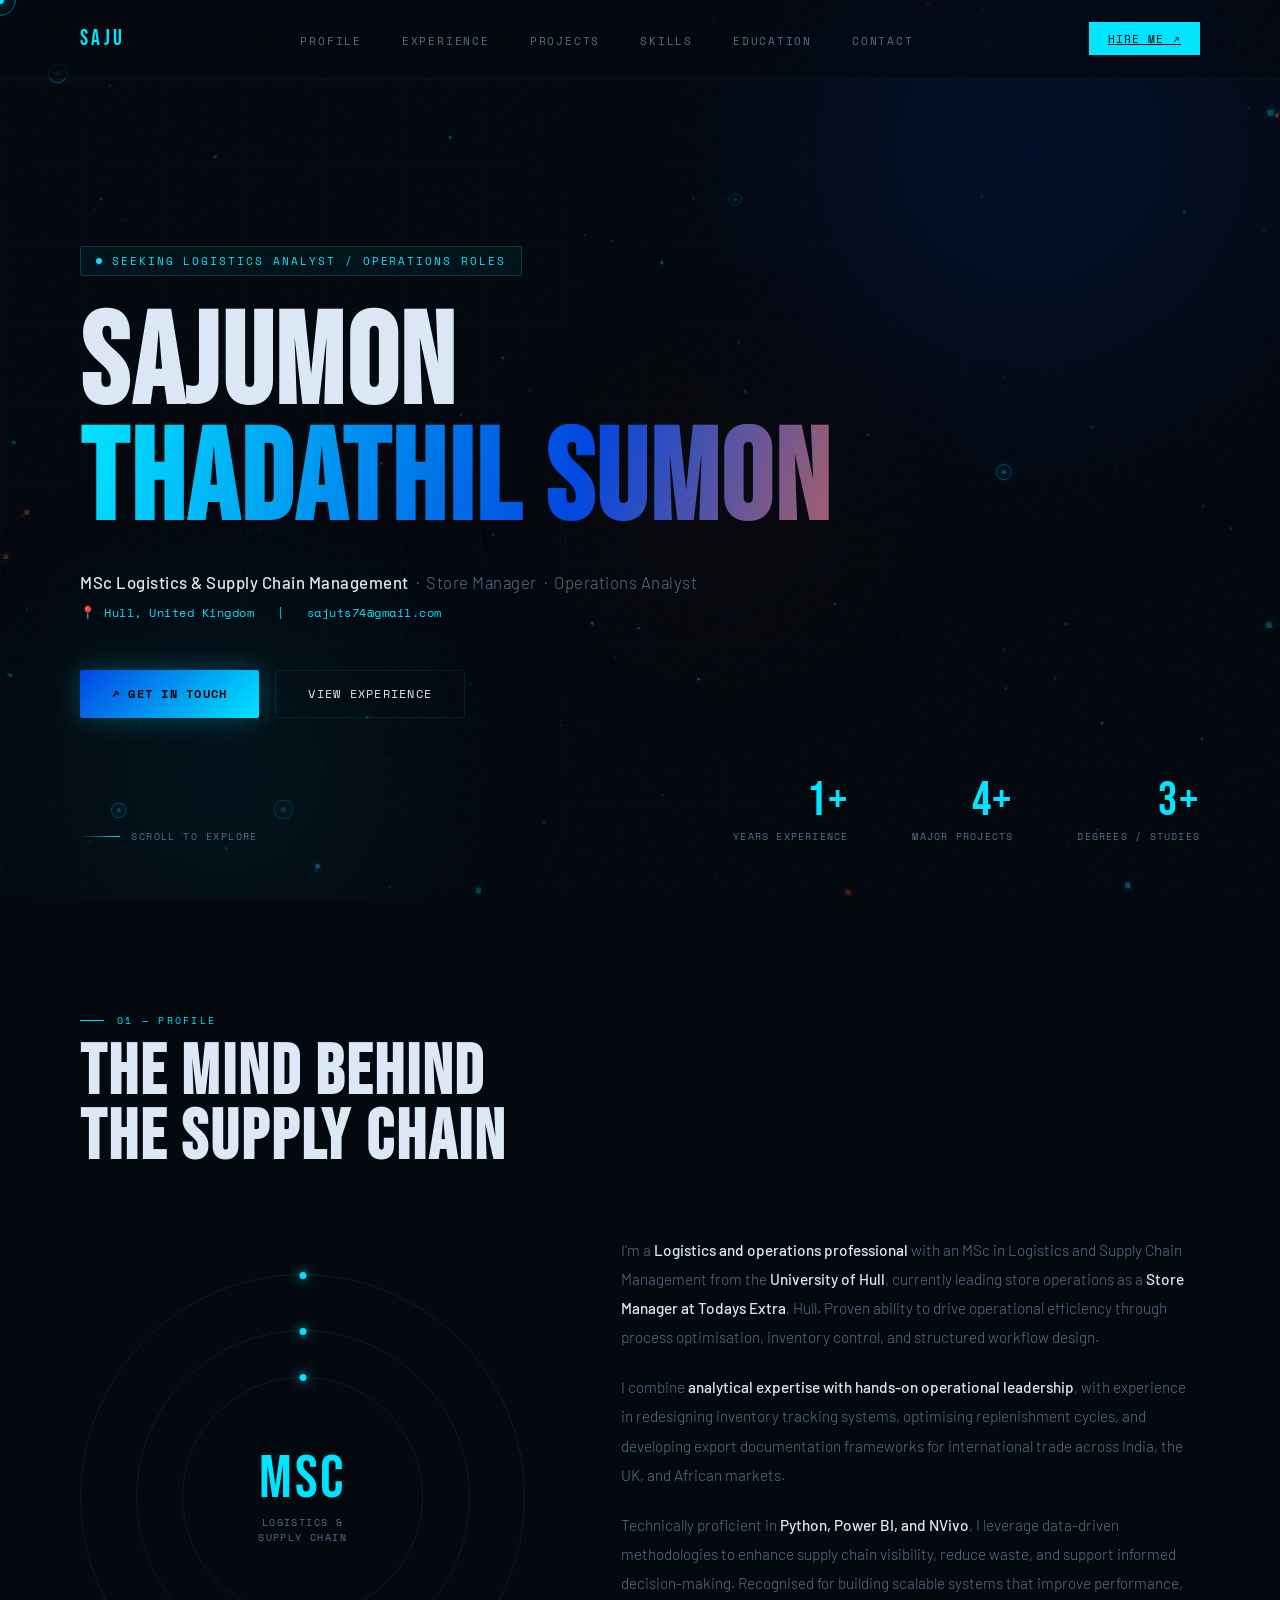
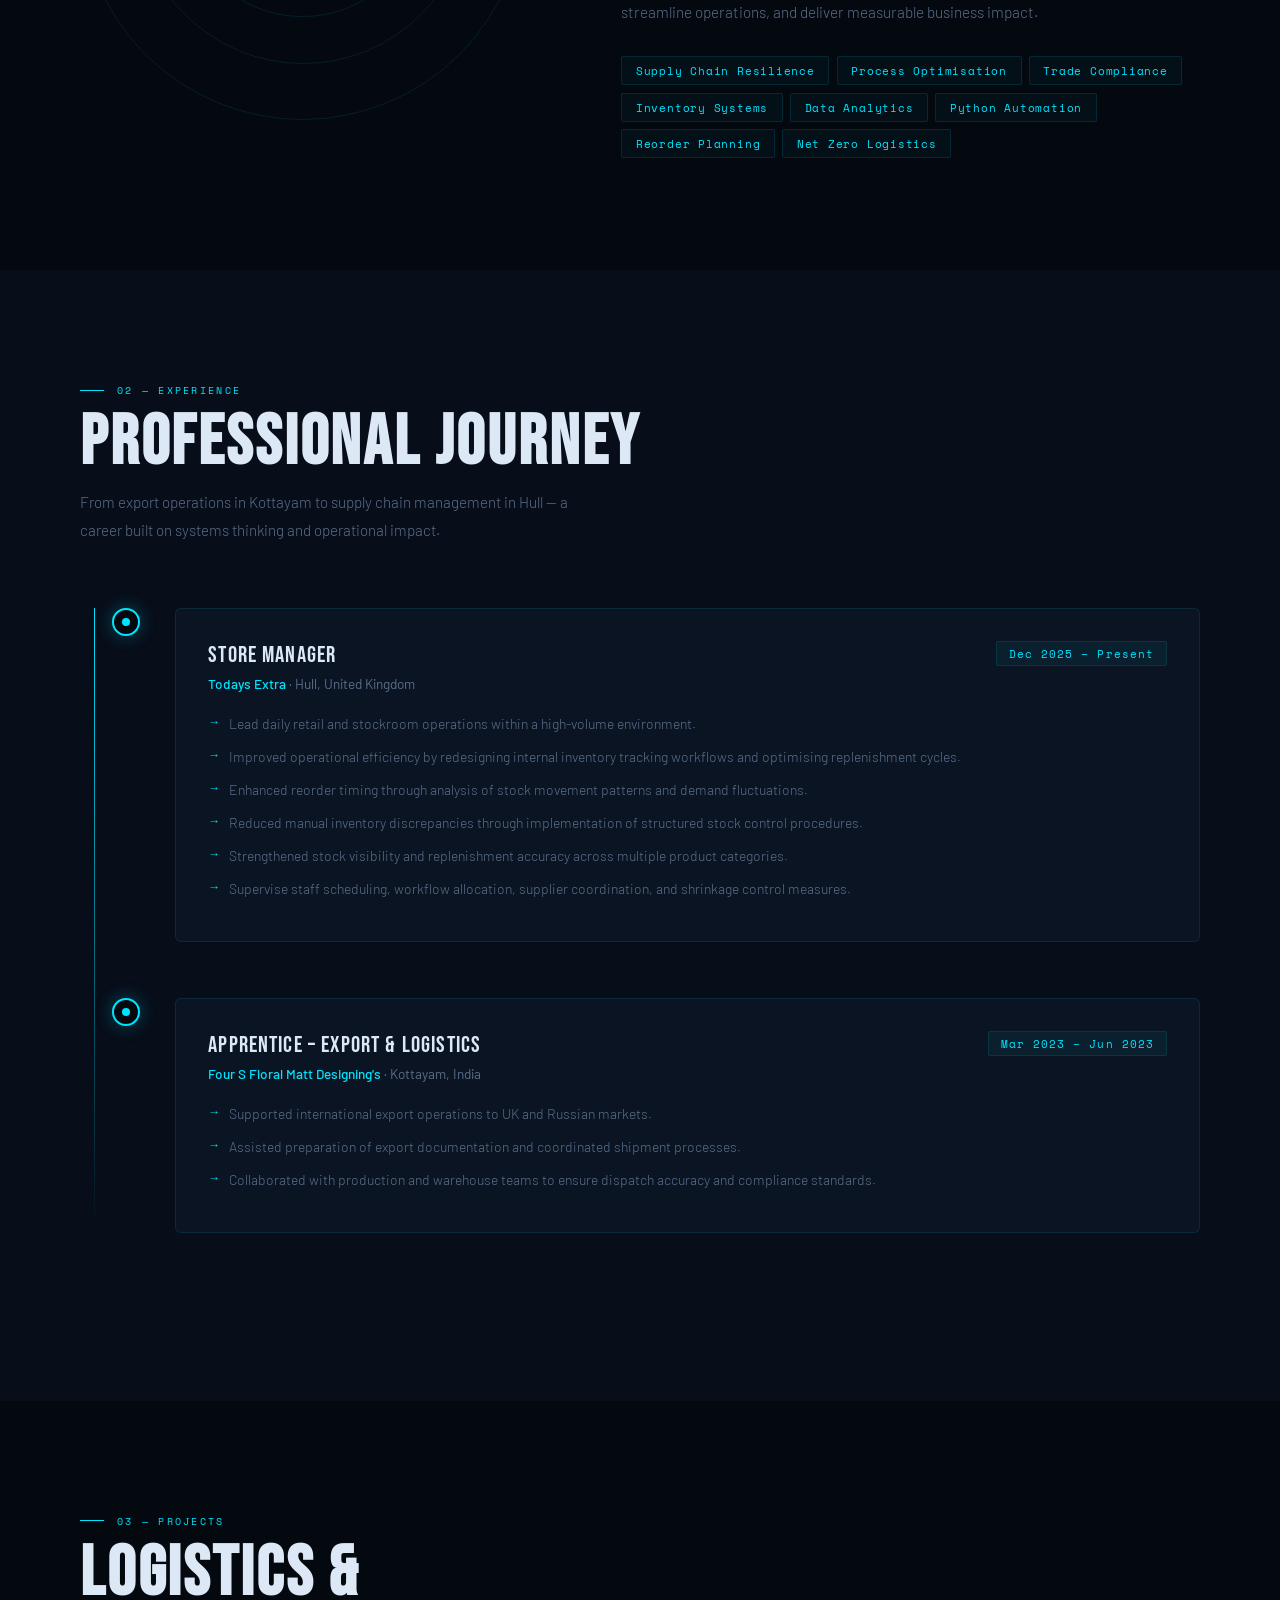
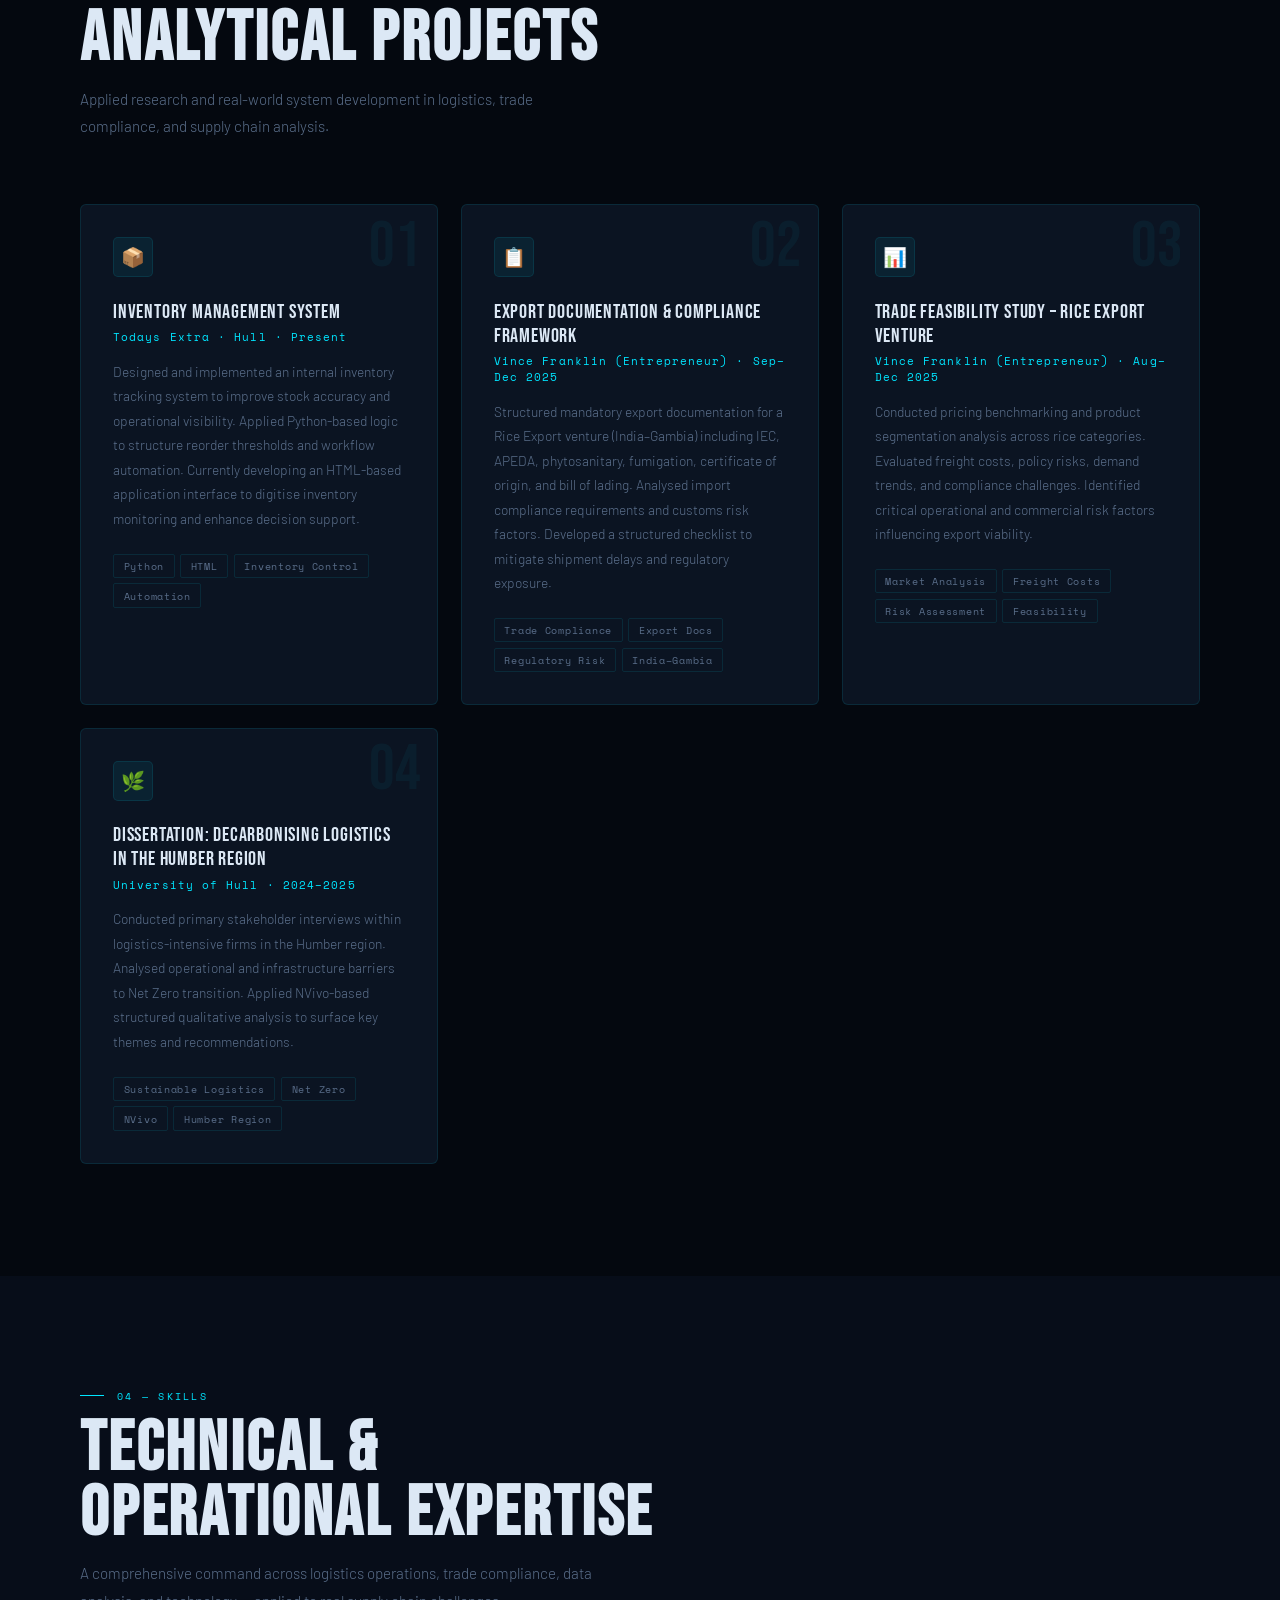
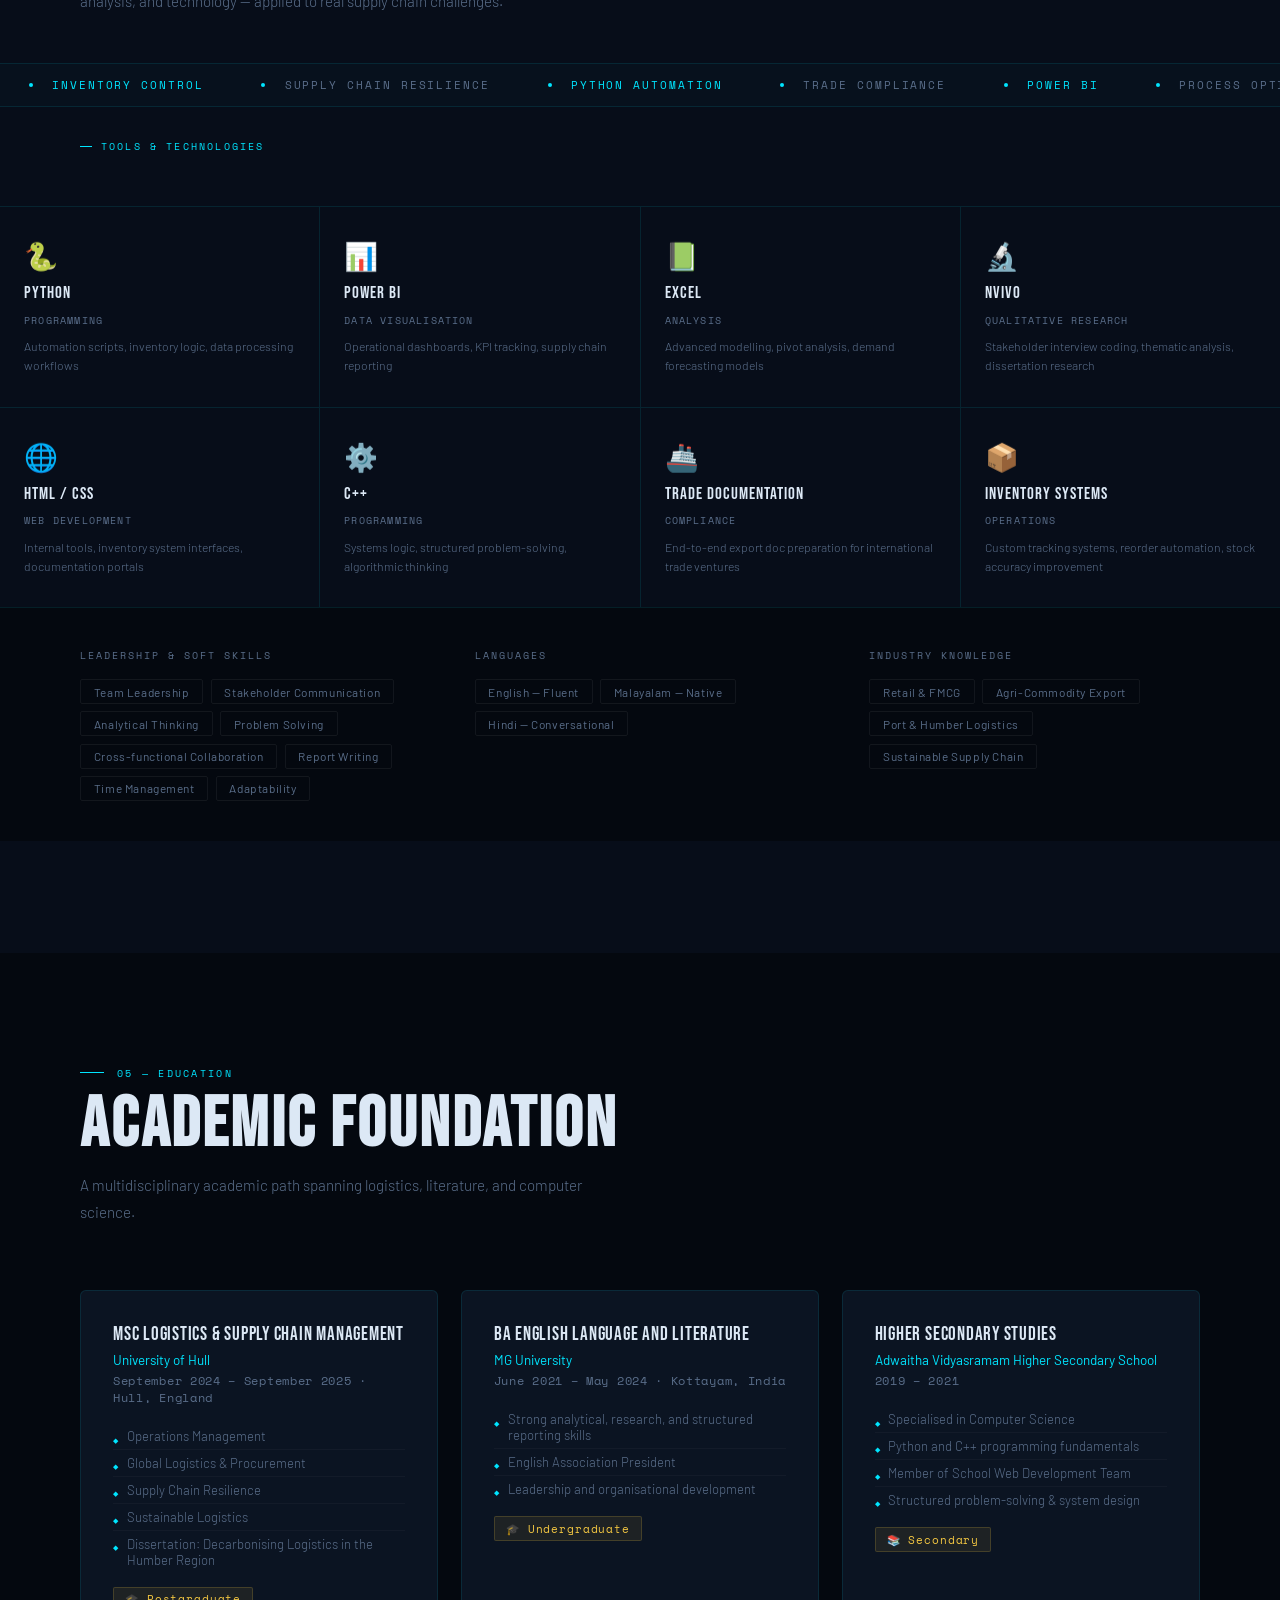
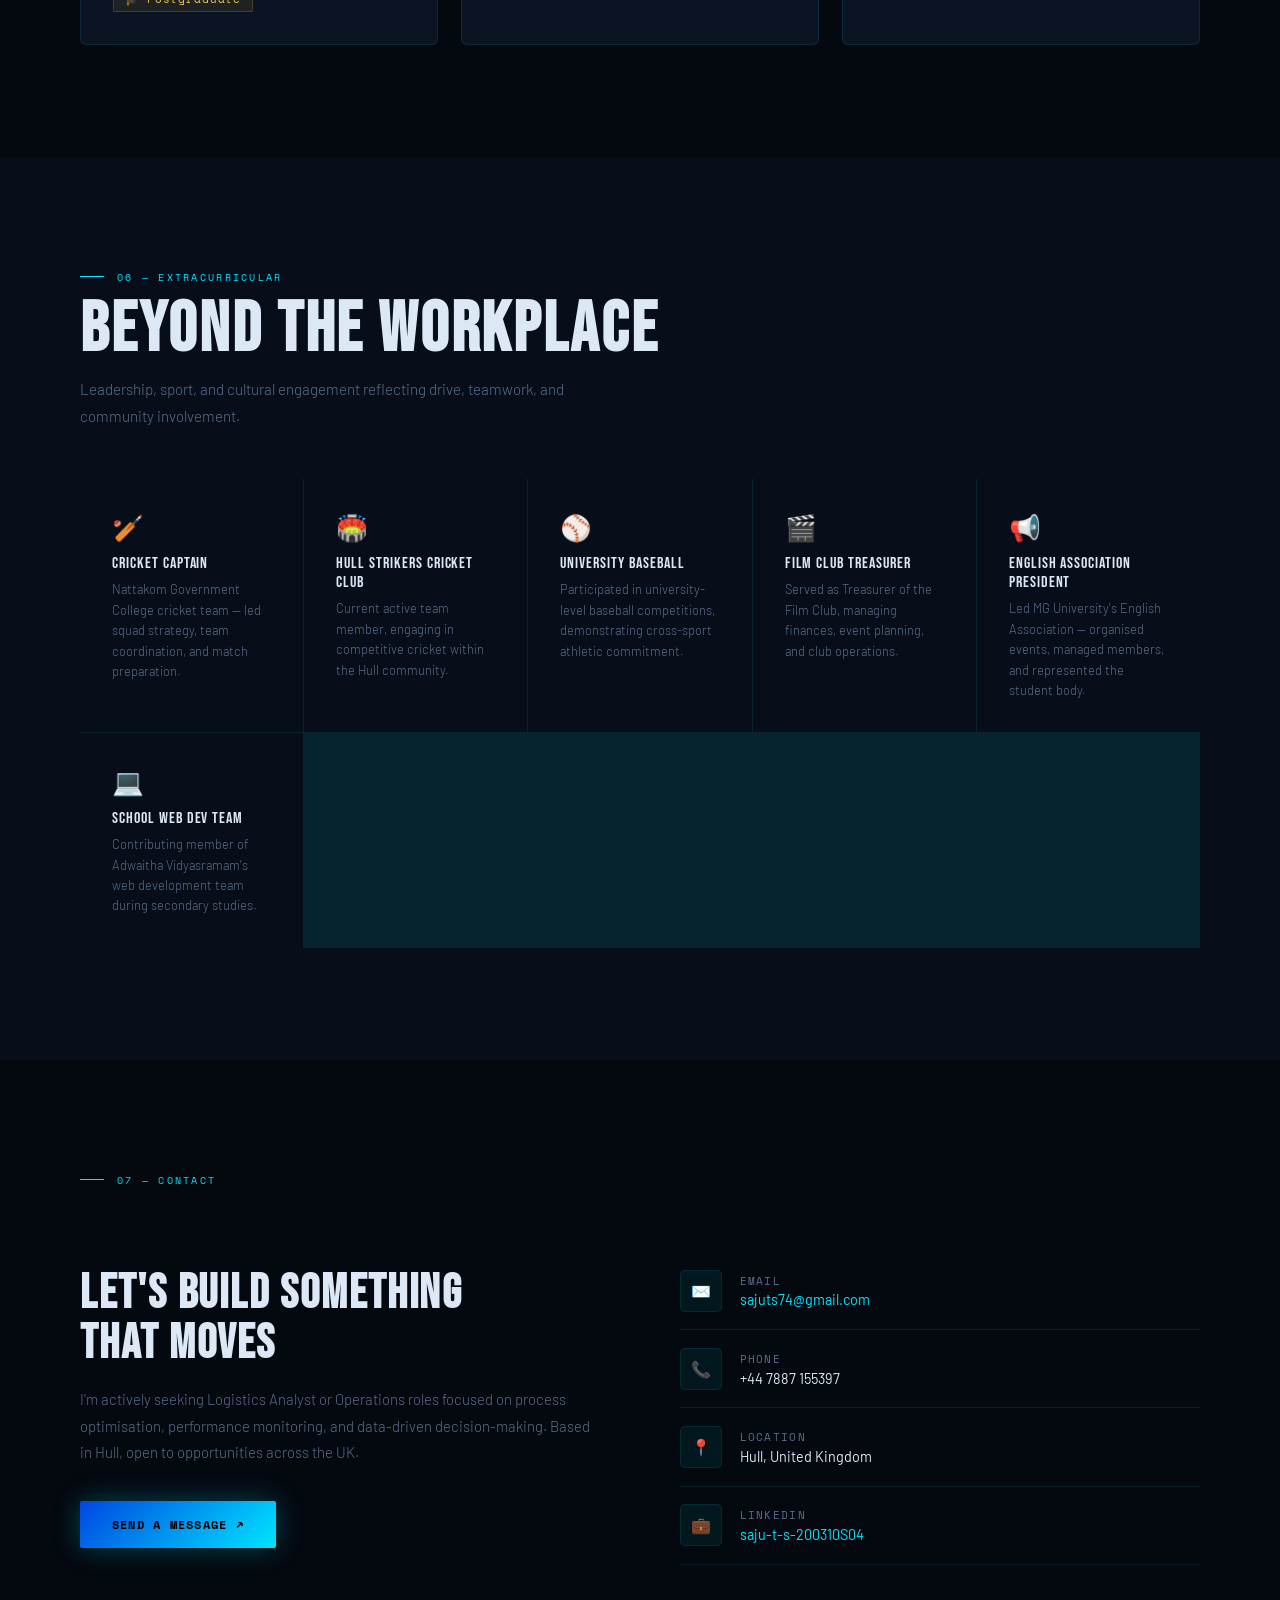
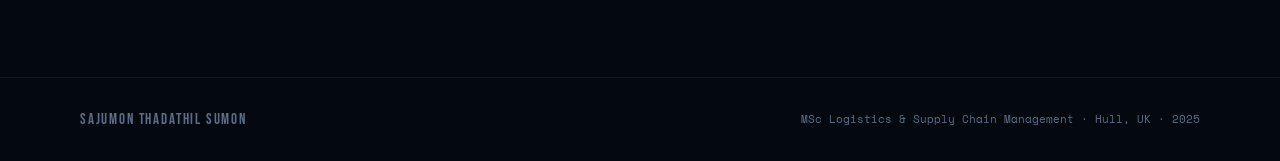
==== commit c8d705fb: "Update index.html" ====
--- a/index.html
+++ b/index.html
@@ -4,7 +4,9 @@
 <head>
   <meta charset="UTF-8">
   <meta name="viewport" content="width=device-width, initial-scale=1.0">
-  <title>Sajumon Thadathil Sumon | Logistics & Supply Chain</title>
+  <title>Sajumon Thadathil Sumon</title>
+  <meta property="og:image" content="https://github.com/sajuts/sajuts.github.io/blob/main/img.png">
+  <meta name="twitter:image" content="https://github.com/sajuts/sajuts.github.io/blob/main/img.png">
   <link
     href="https://fonts.googleapis.com/css2?family=Bebas+Neue&family=Barlow:ital,wght@0,300;0,400;0,500;0,600;1,300&family=Space+Mono:wght@400;700&family=DM+Serif+Display:ital@0;1&display=swap"
     rel="stylesheet">
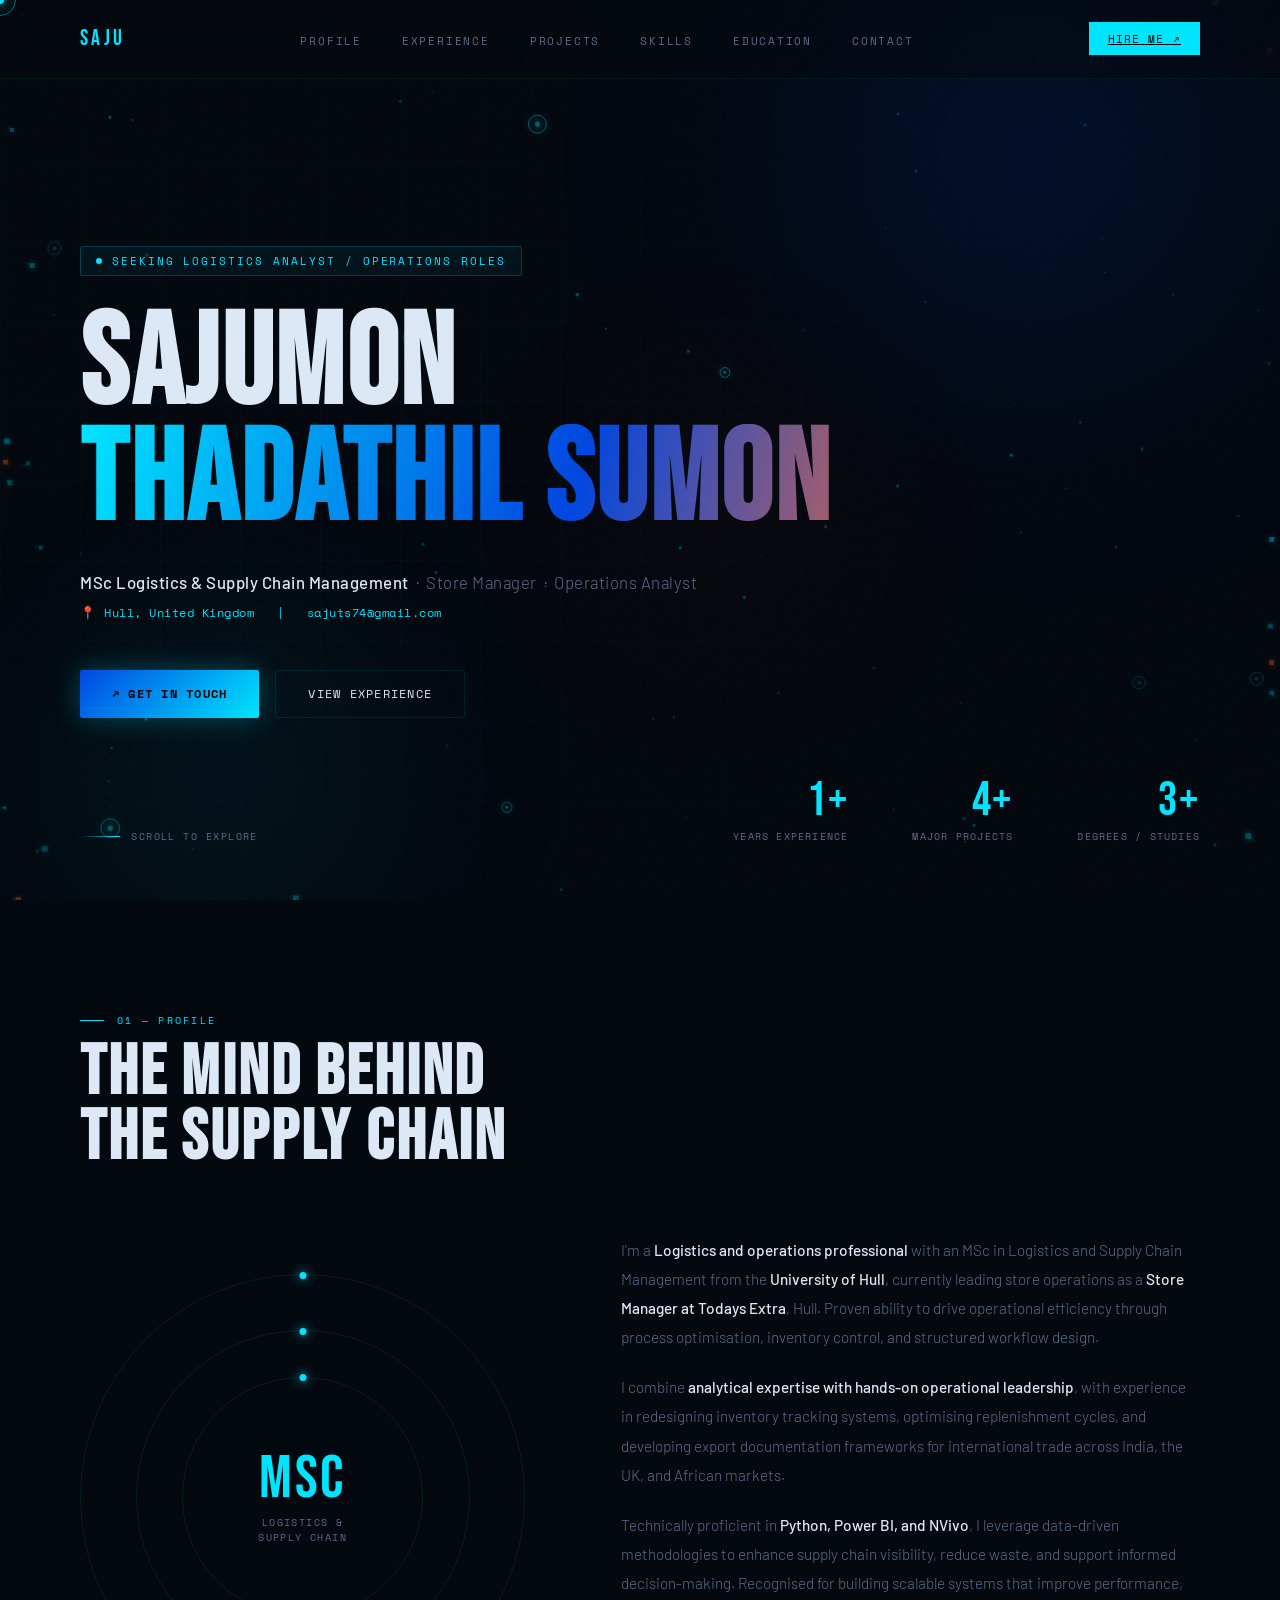
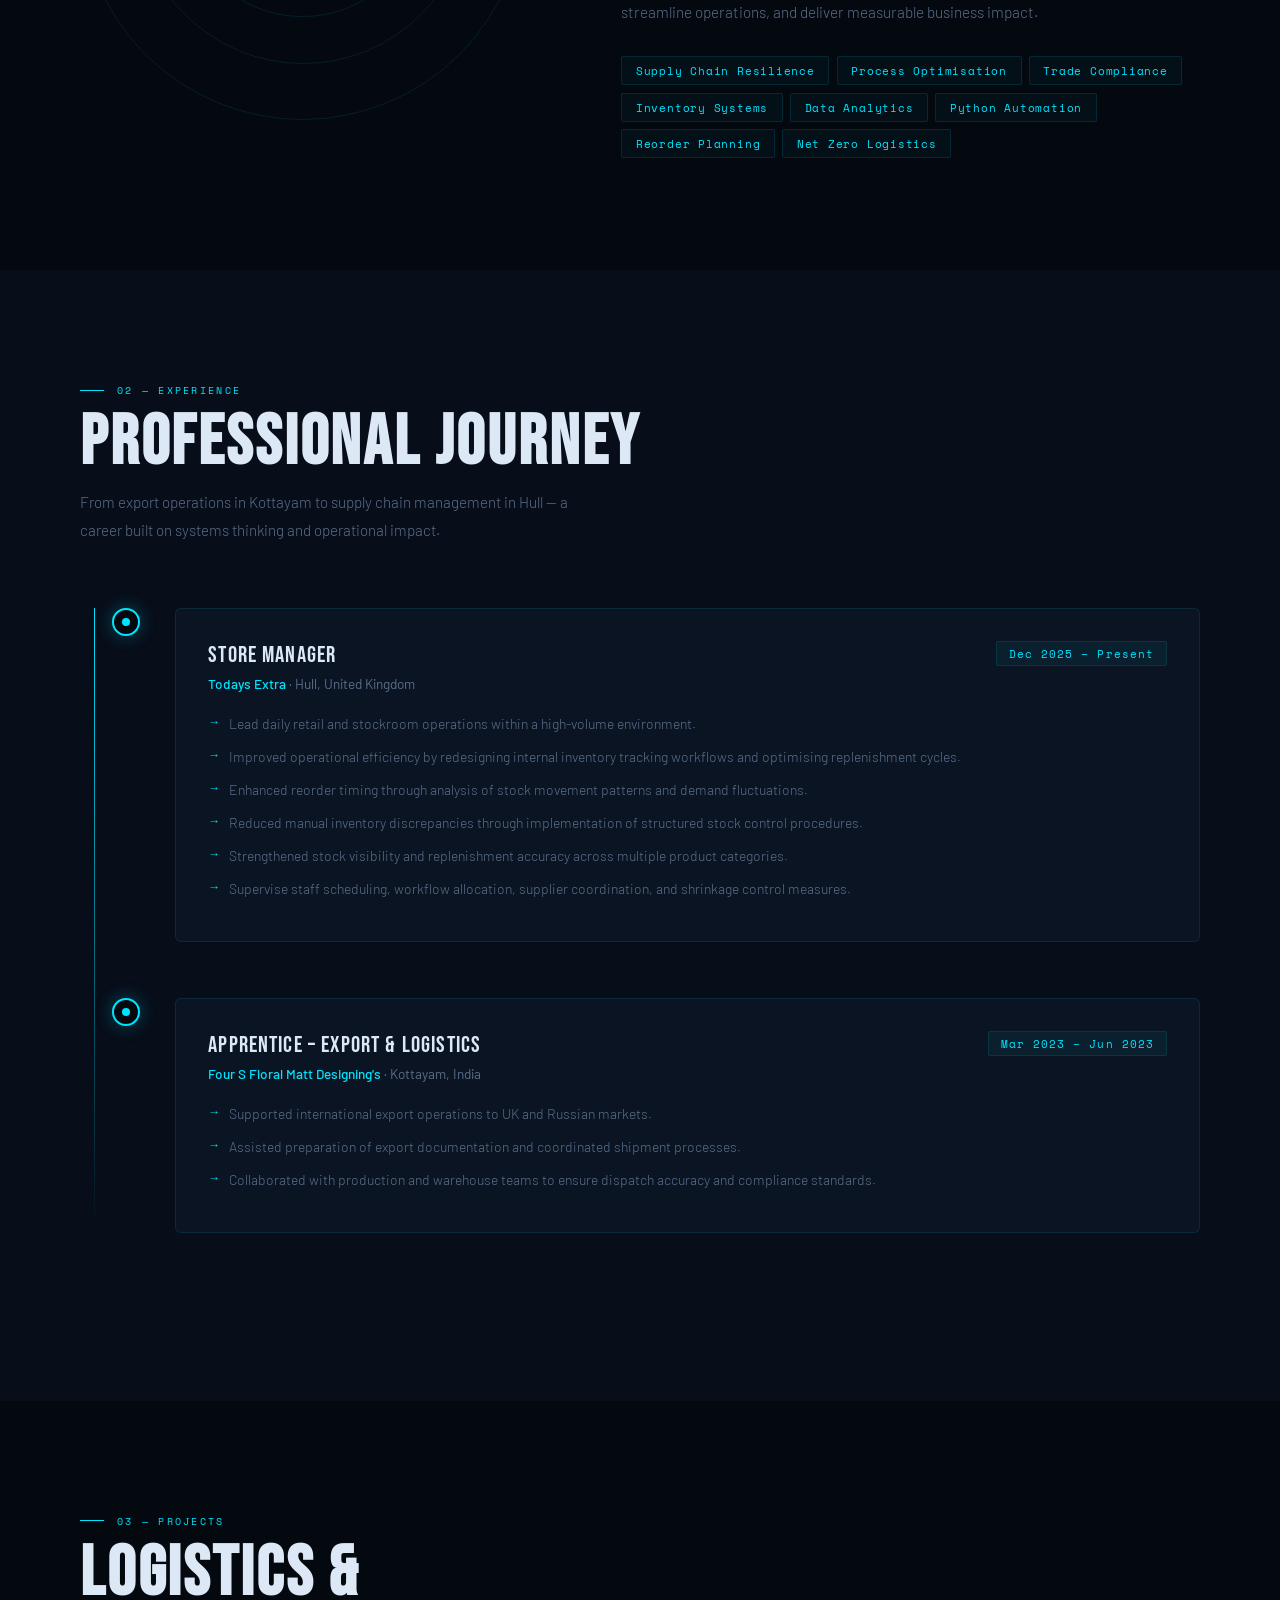
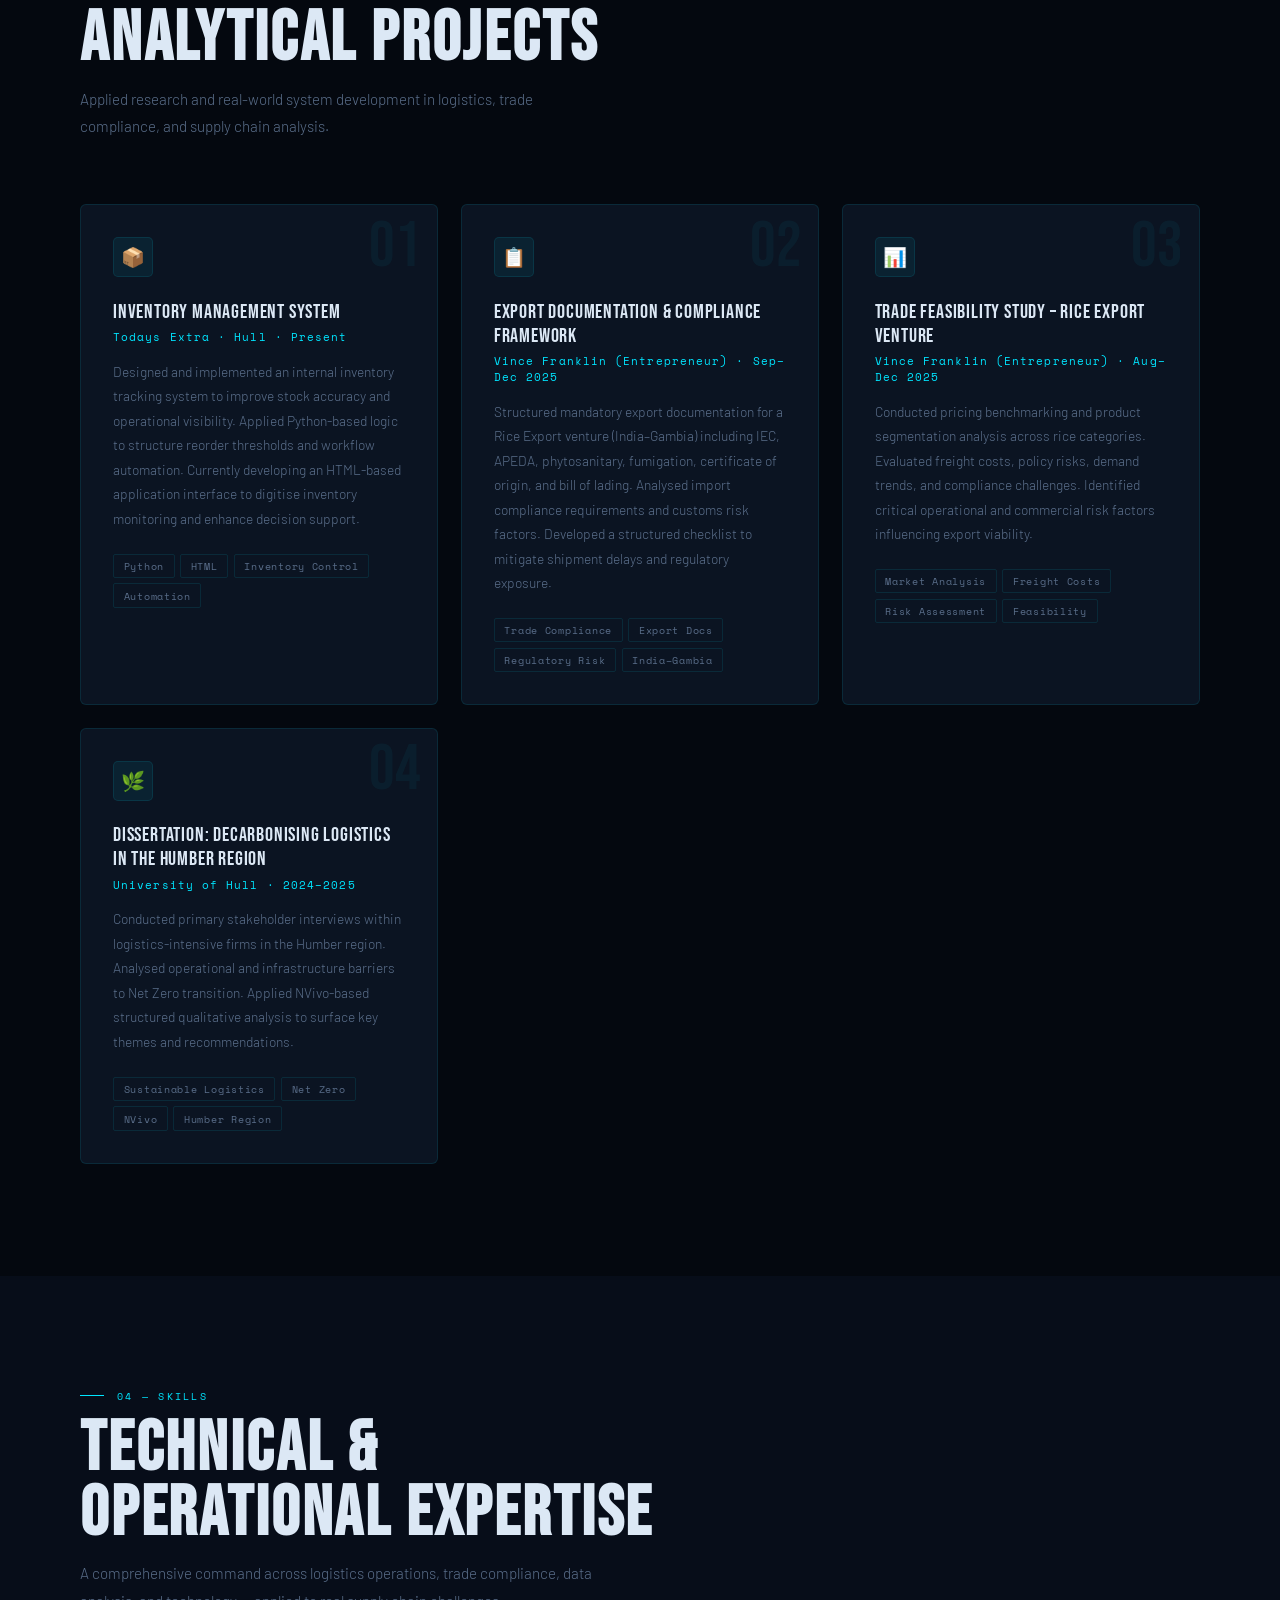
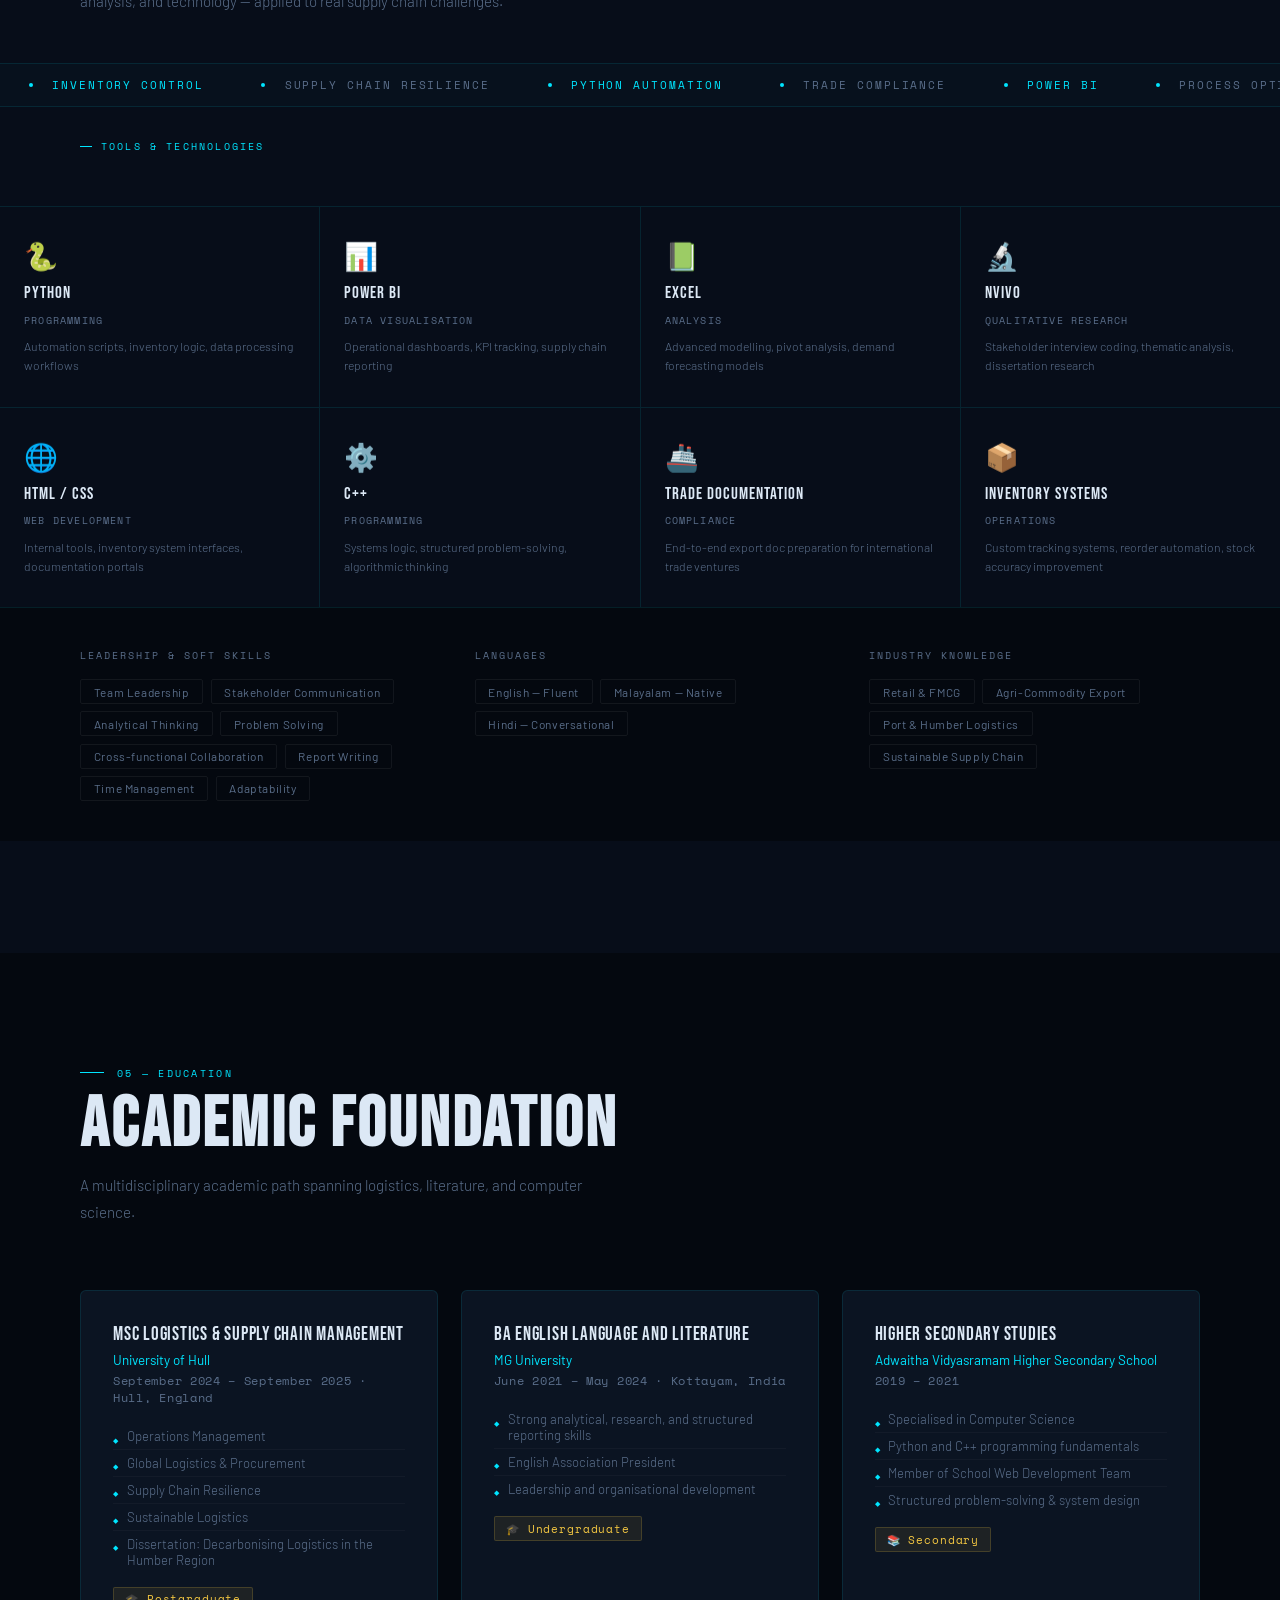
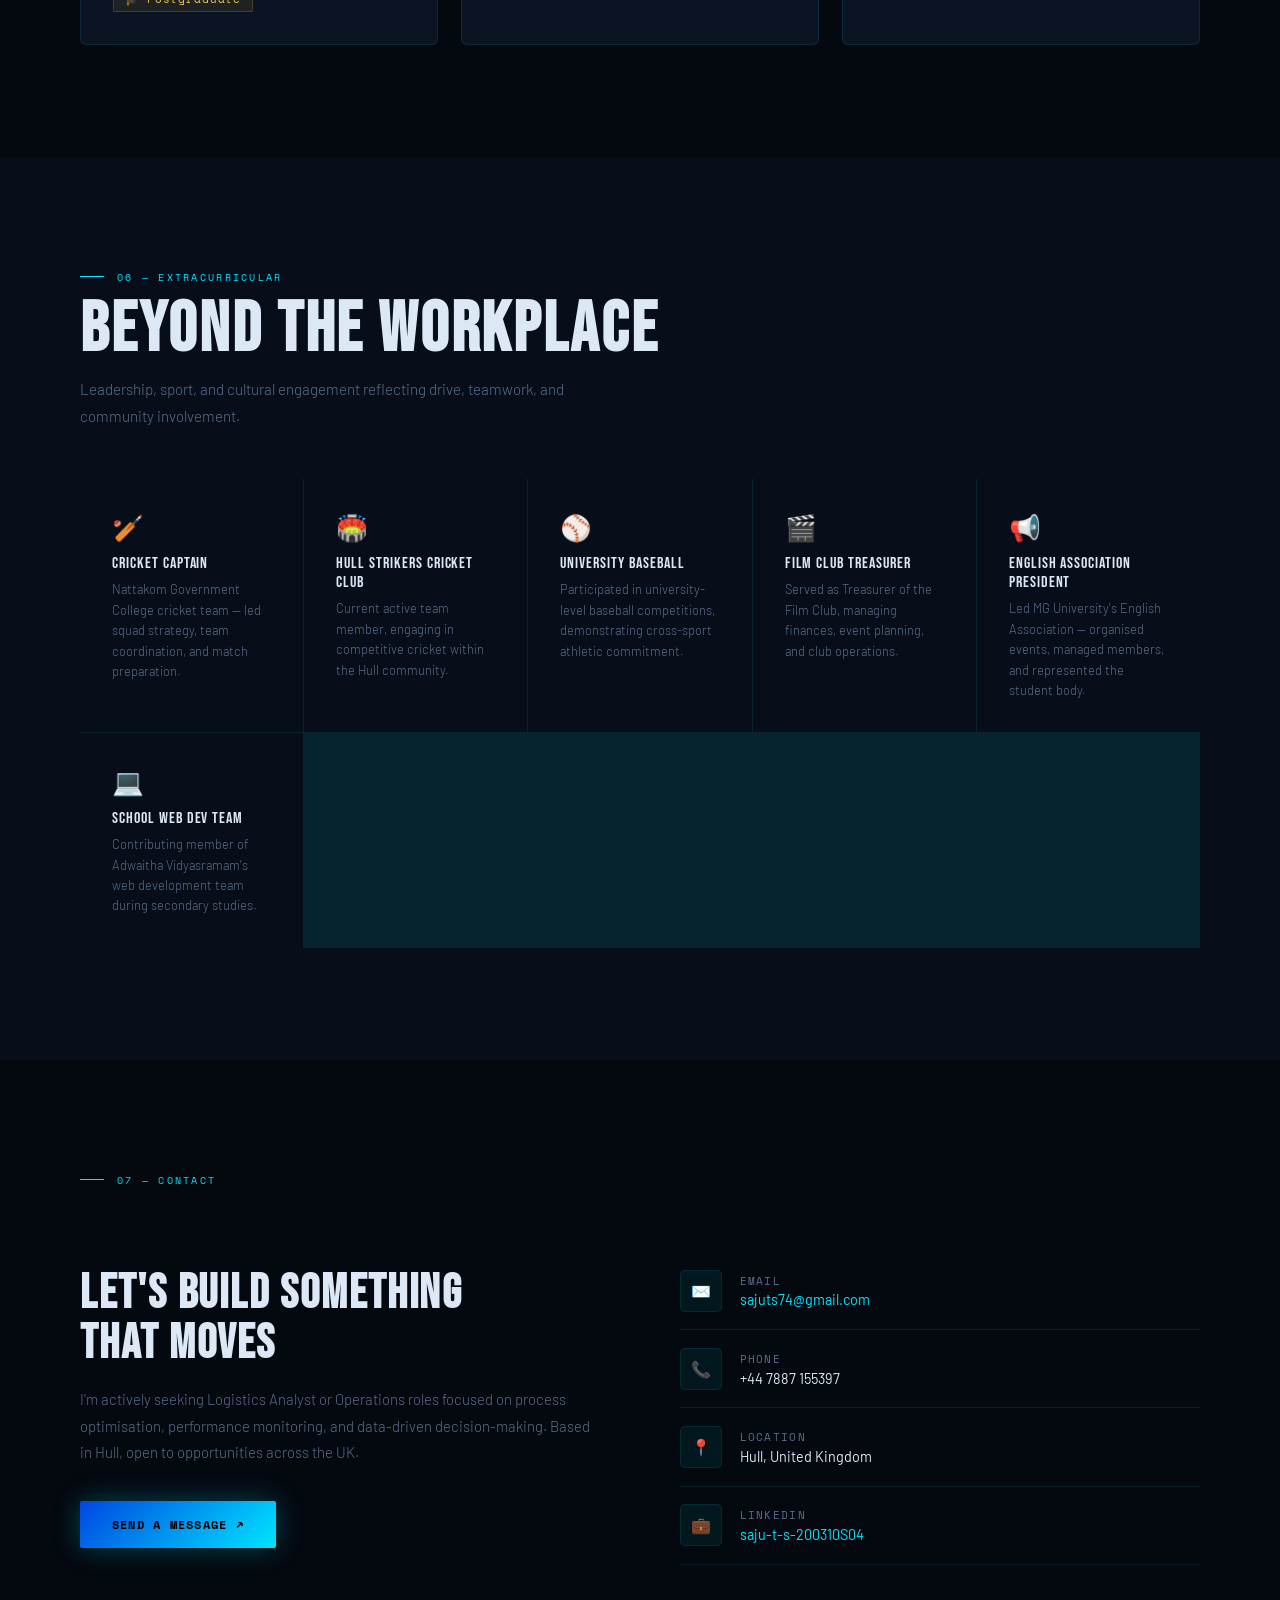
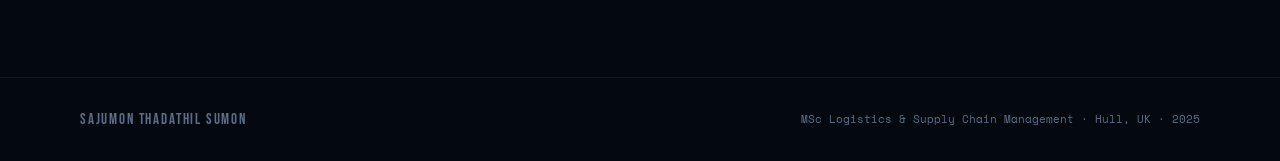
==== commit acd67aee: "Update index.html" ====
--- a/index.html
+++ b/index.html
@@ -7,6 +7,7 @@
   <title>Sajumon Thadathil Sumon</title>
   <meta property="og:image" content="https://github.com/sajuts/sajuts.github.io/blob/main/img.png">
   <meta name="twitter:image" content="https://github.com/sajuts/sajuts.github.io/blob/main/img.png">
+  <link href="ttps://github.com/sajuts/sajuts.github.io/blob/main/img.png" rel="icon">
   <link
     href="https://fonts.googleapis.com/css2?family=Bebas+Neue&family=Barlow:ital,wght@0,300;0,400;0,500;0,600;1,300&family=Space+Mono:wght@400;700&family=DM+Serif+Display:ital@0;1&display=swap"
     rel="stylesheet">
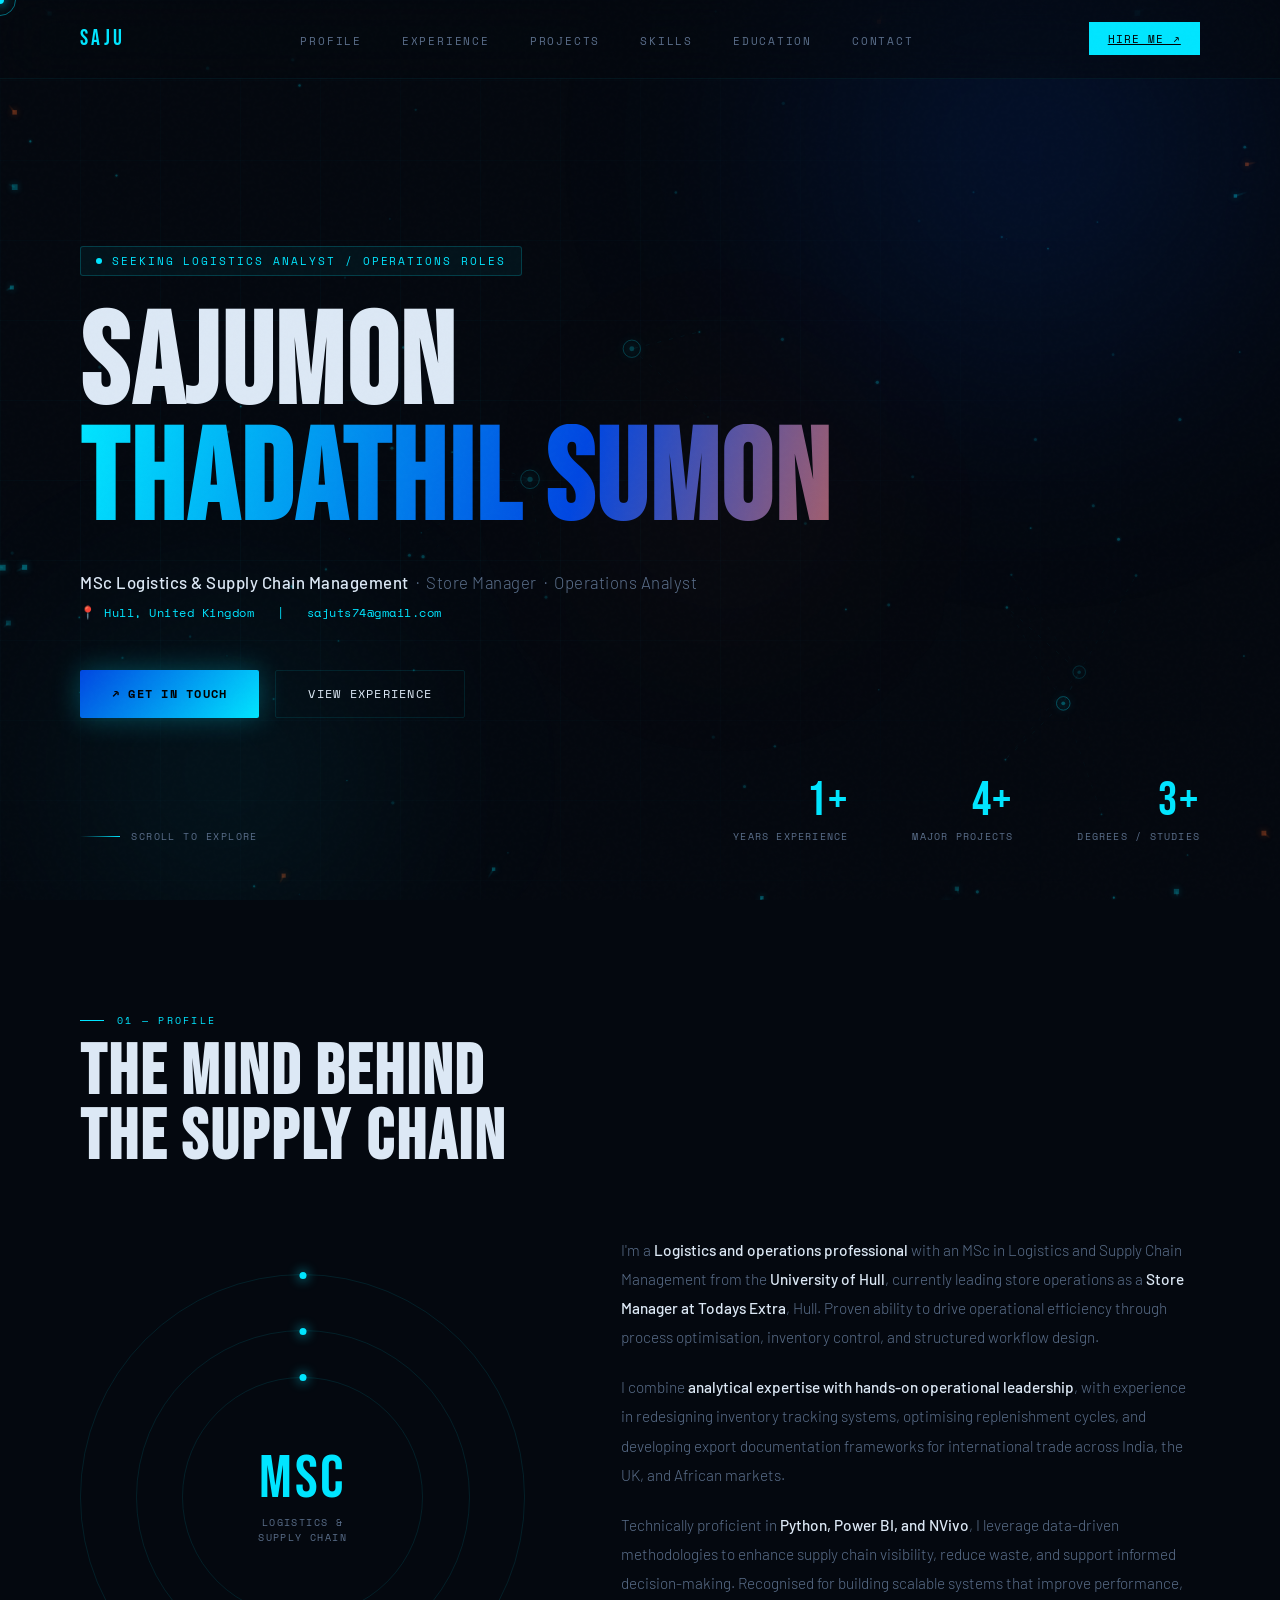
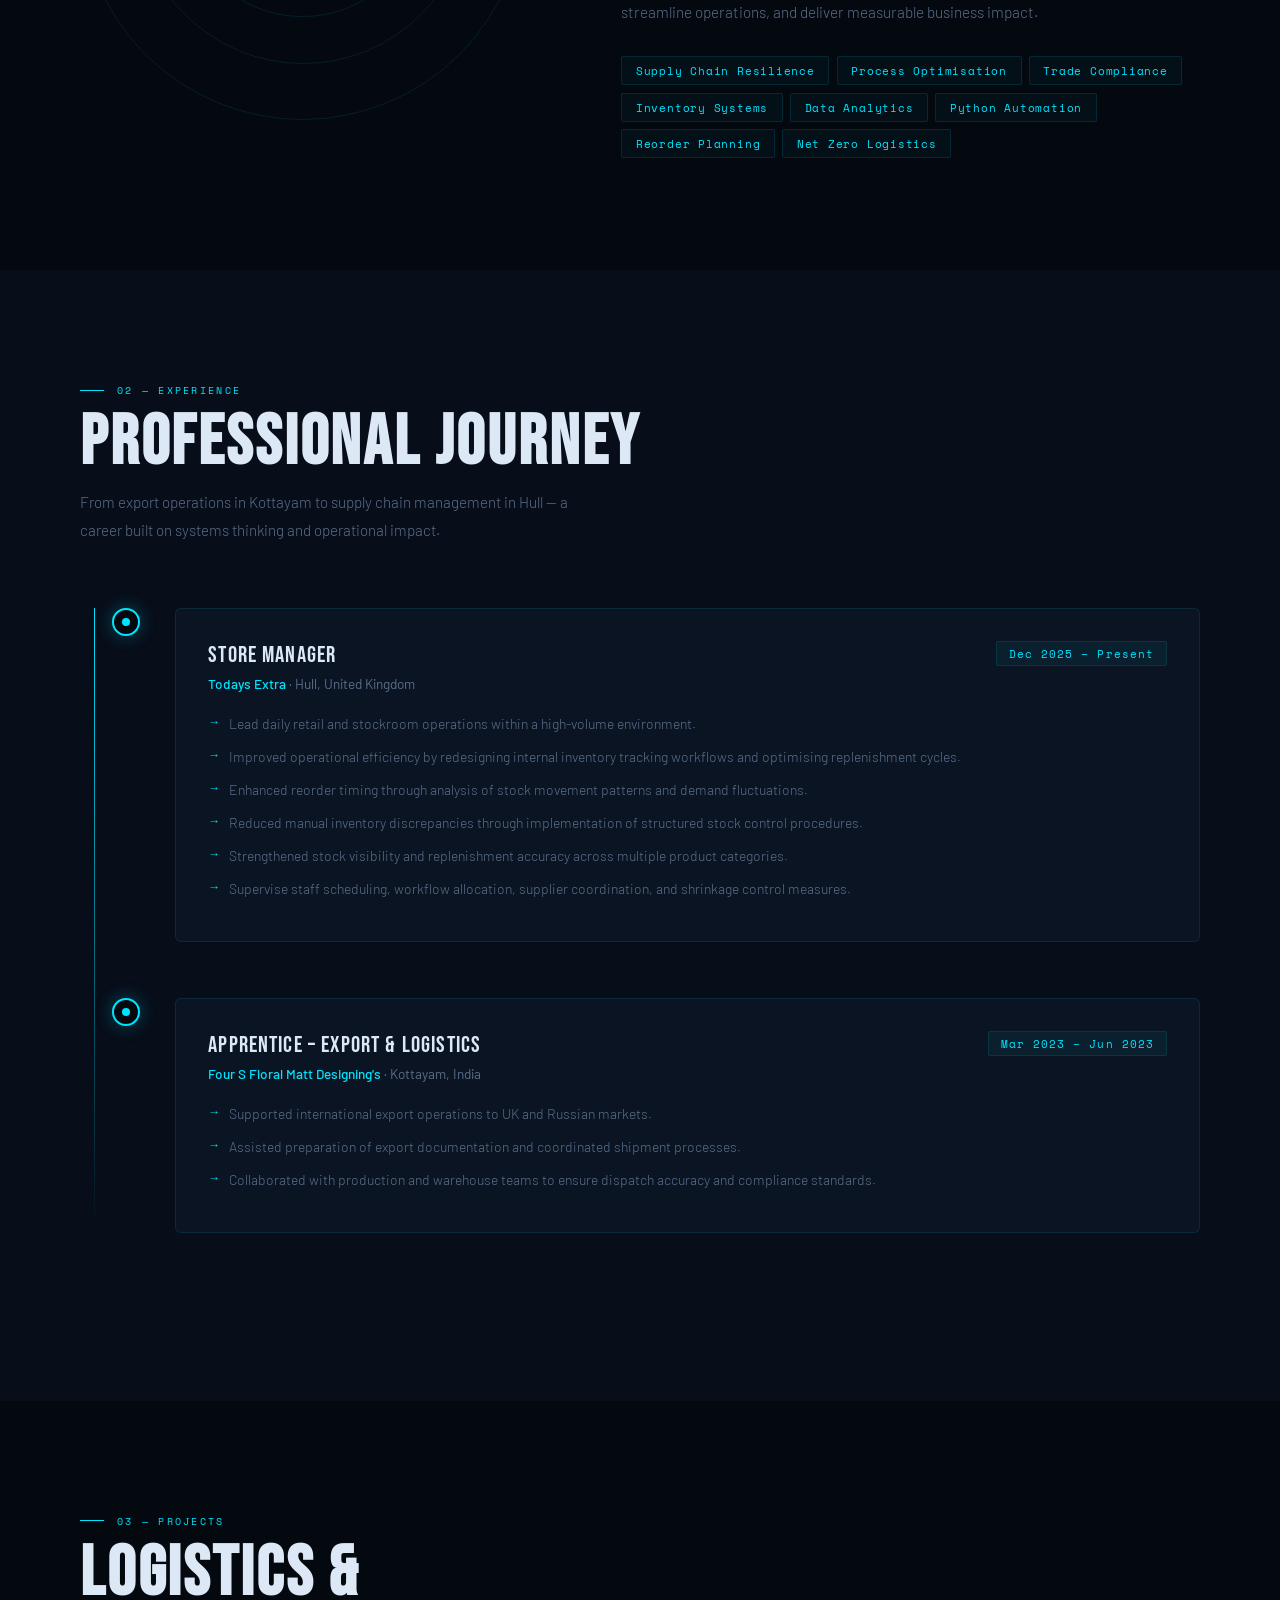
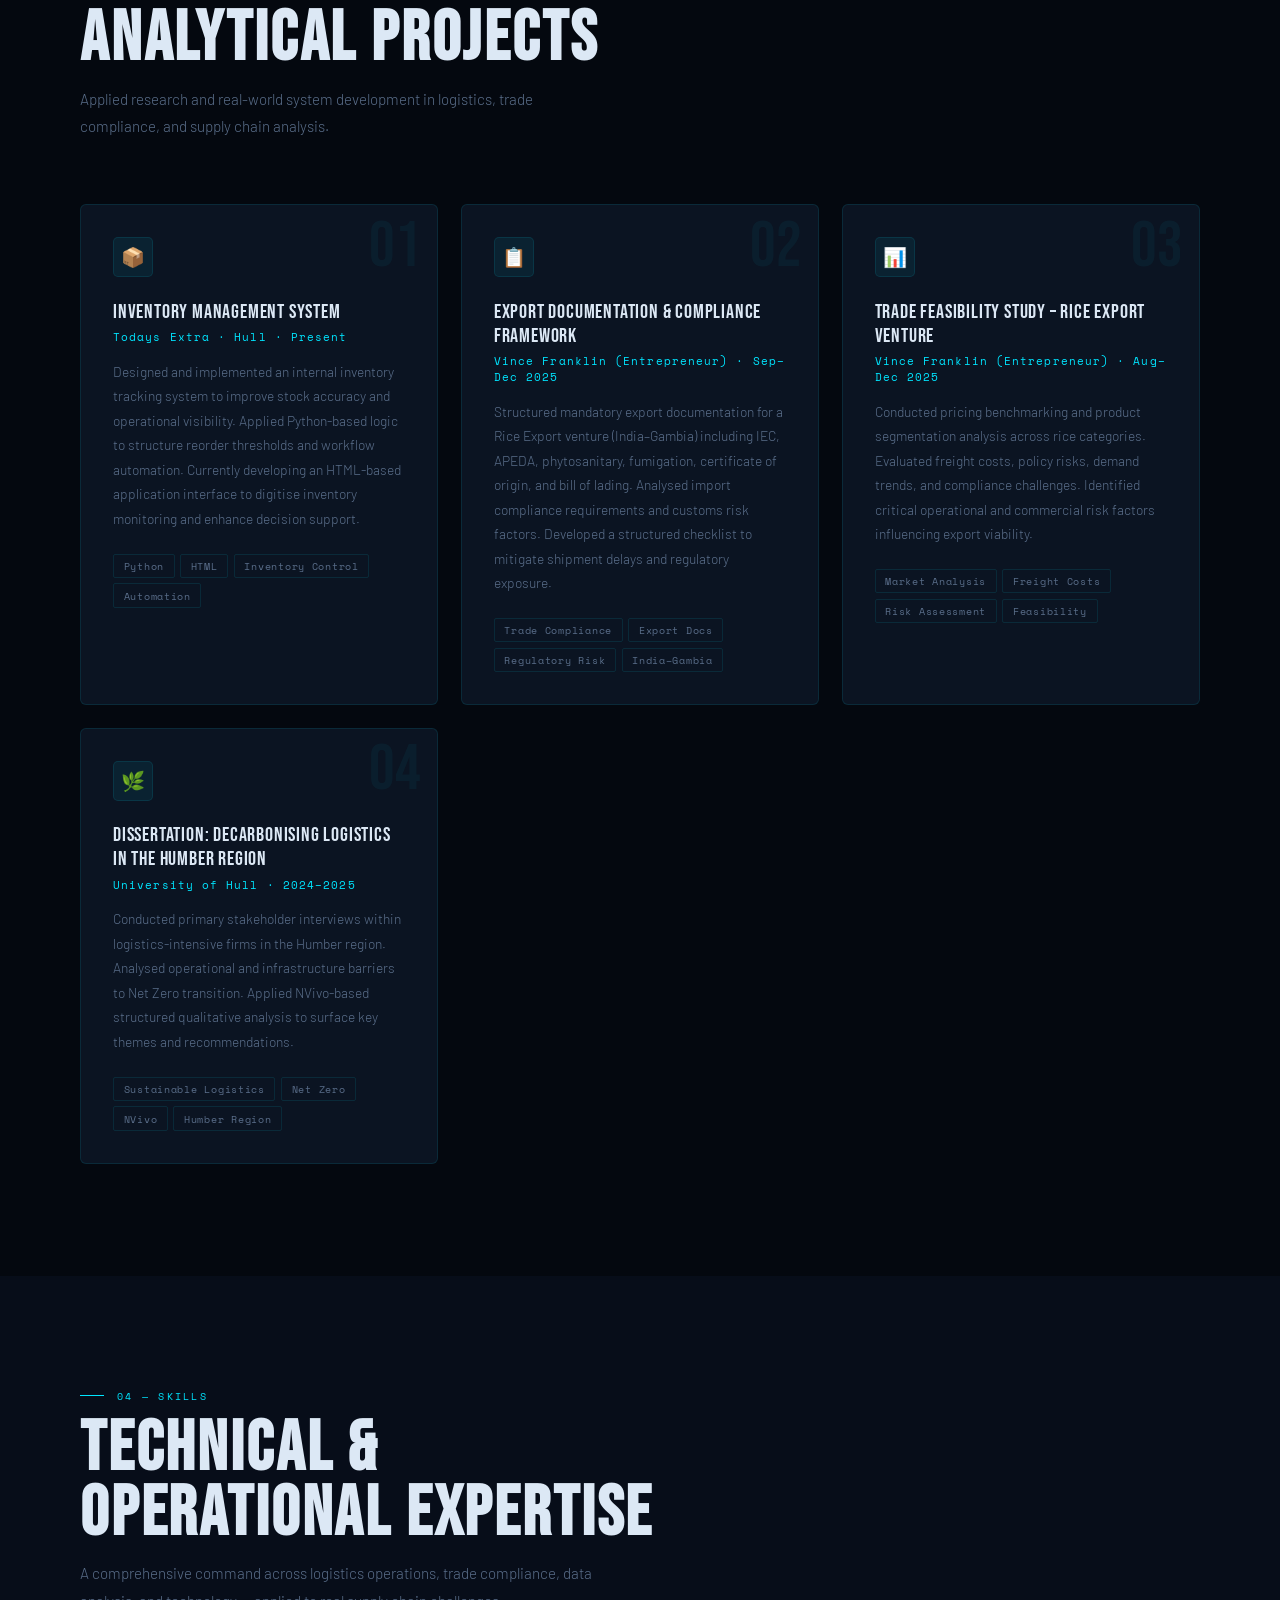
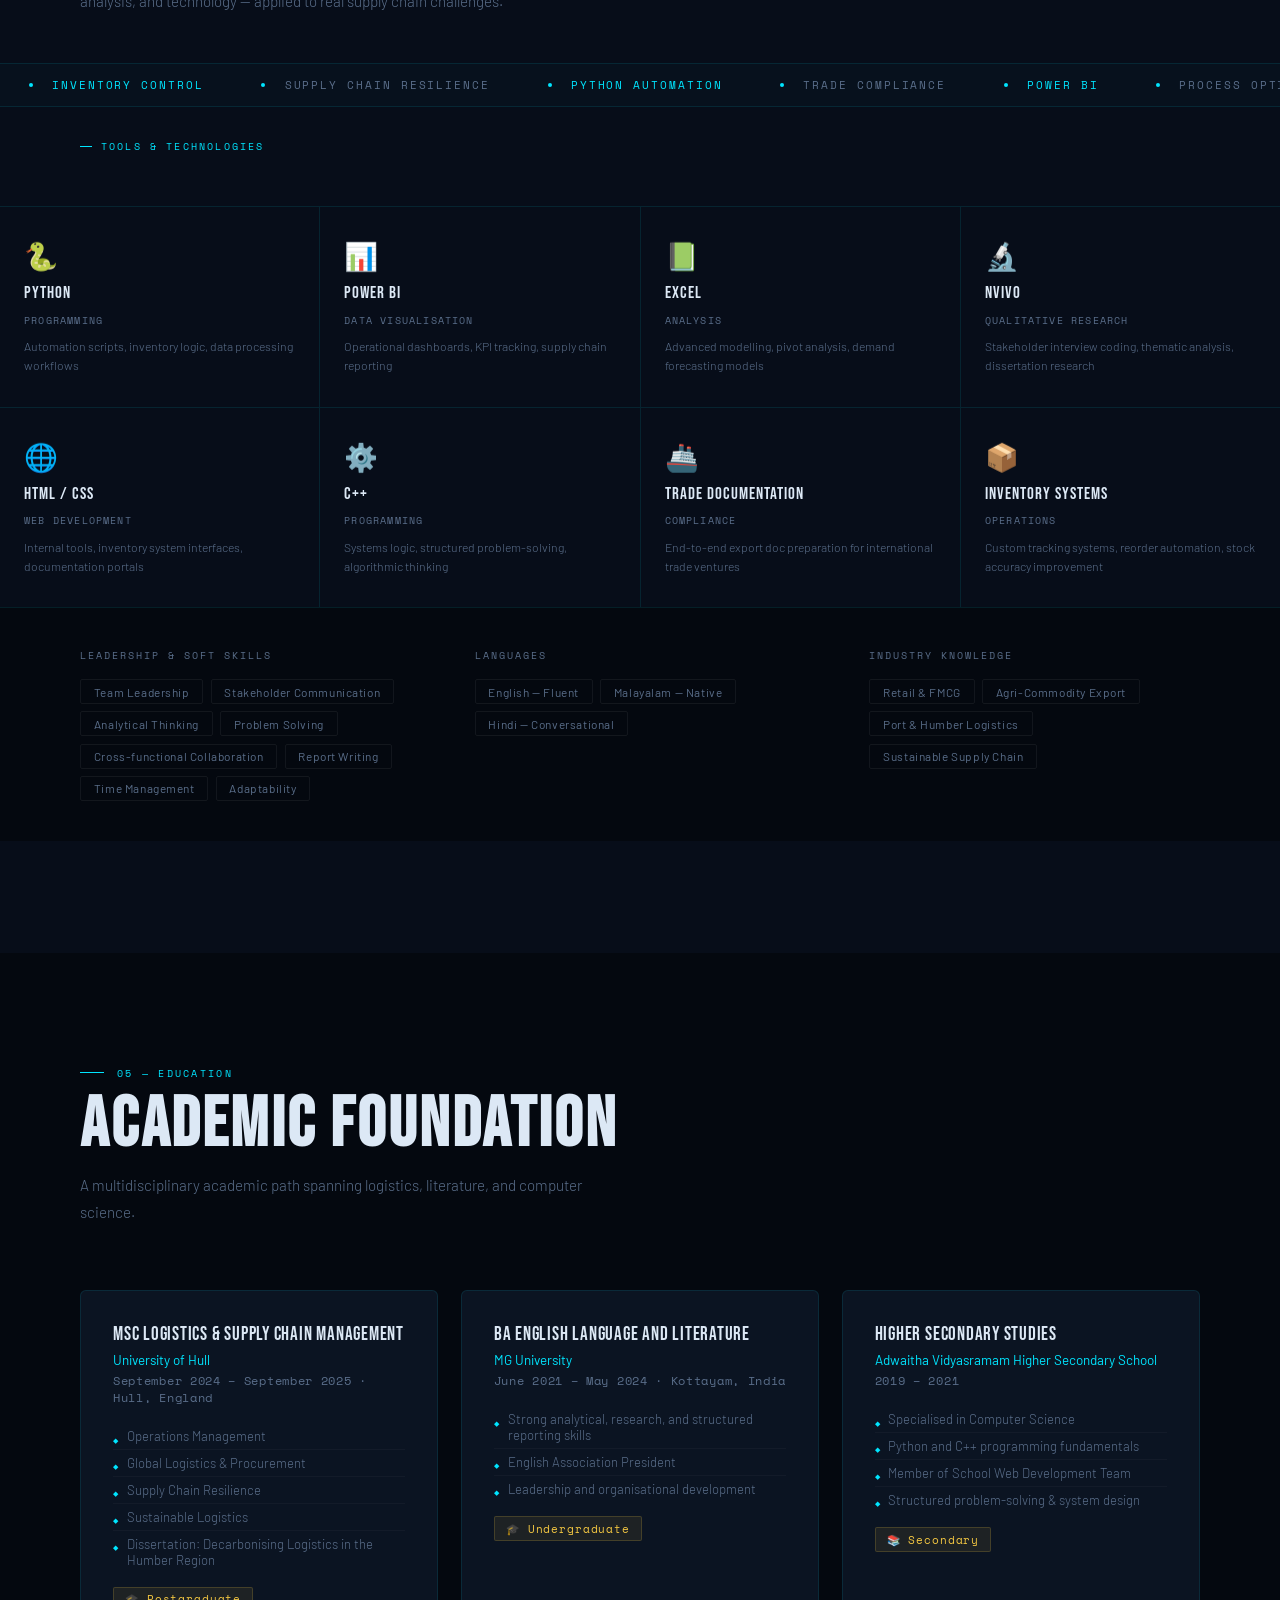
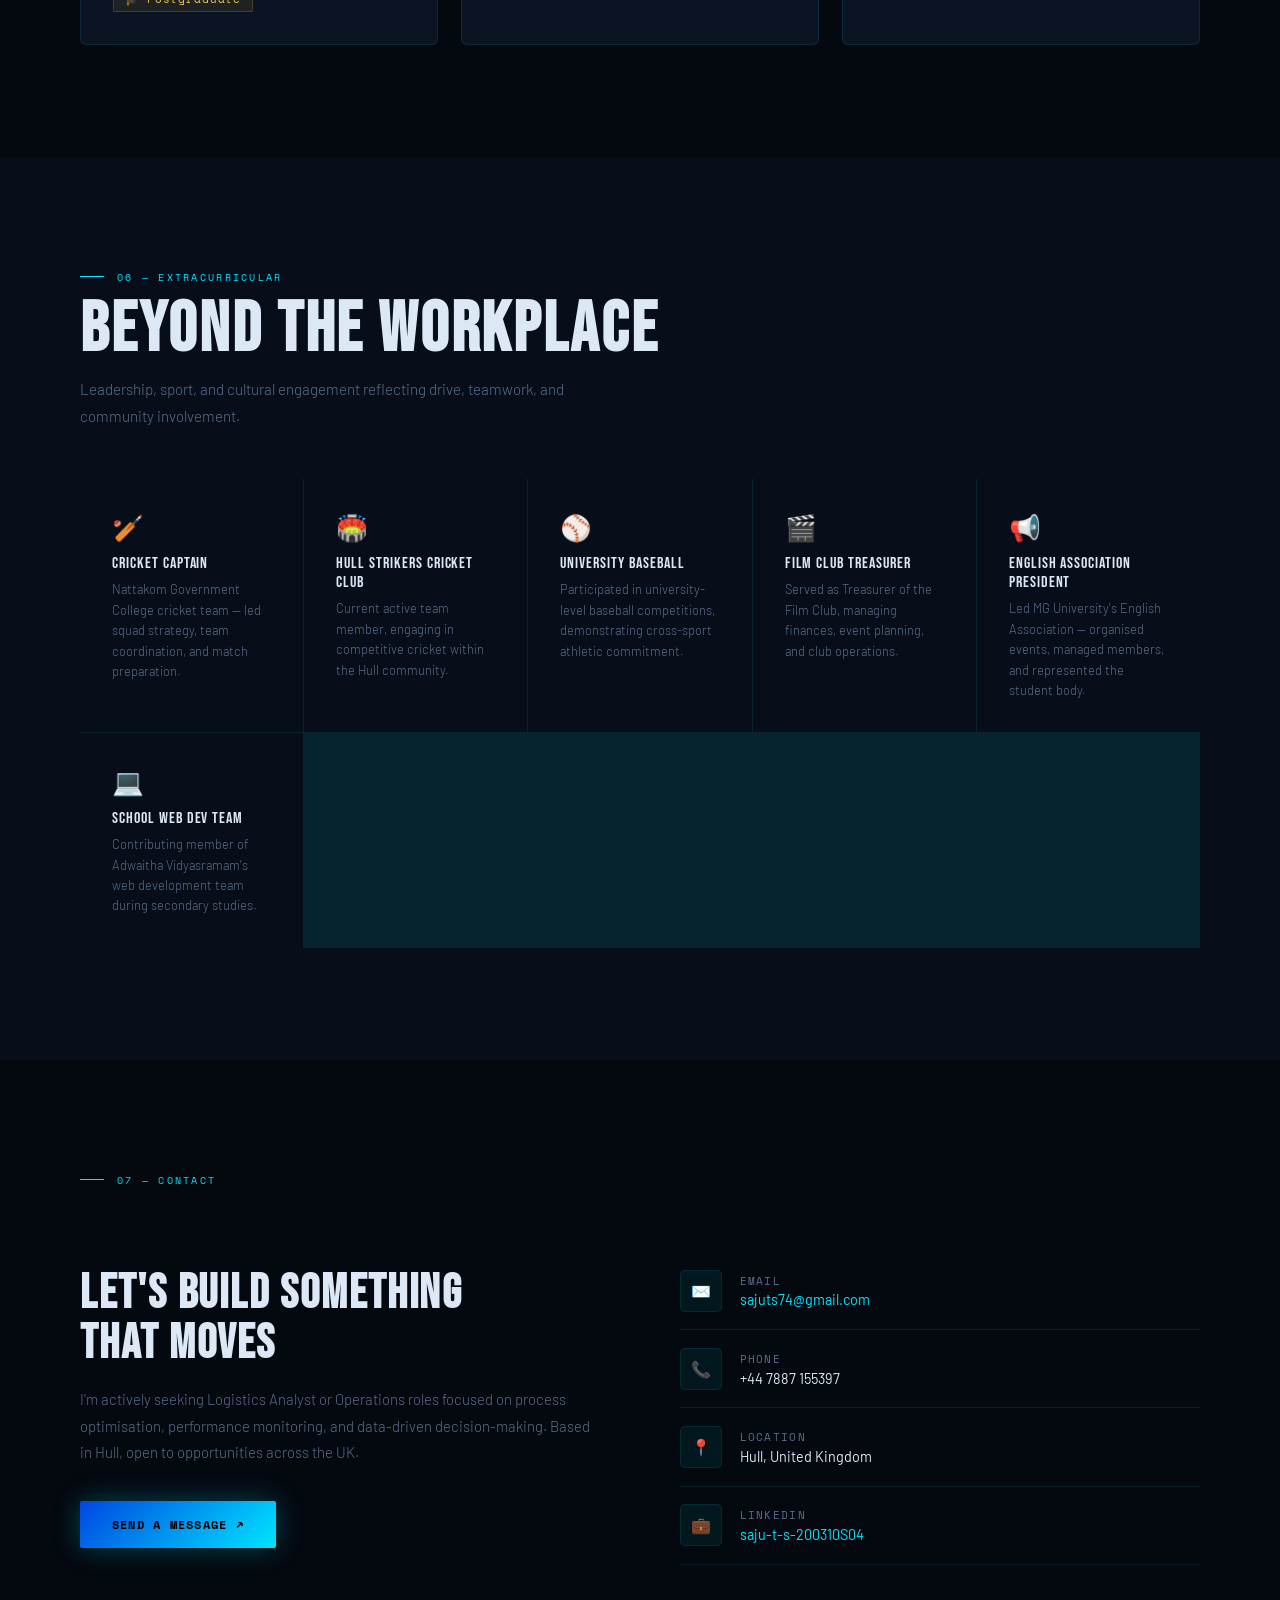
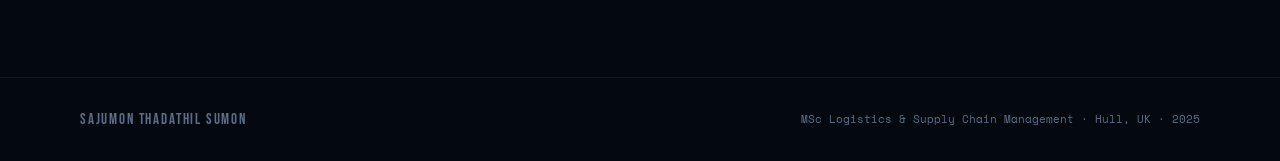
==== commit 10768ff5: "Update index.html" ====
--- a/index.html
+++ b/index.html
@@ -5,9 +5,9 @@
   <meta charset="UTF-8">
   <meta name="viewport" content="width=device-width, initial-scale=1.0">
   <title>Sajumon Thadathil Sumon</title>
-  <meta property="og:image" content="https://github.com/sajuts/sajuts.github.io/blob/main/img.png">
-  <meta name="twitter:image" content="https://github.com/sajuts/sajuts.github.io/blob/main/img.png">
-  <link href="ttps://github.com/sajuts/sajuts.github.io/blob/main/img.png" rel="icon">
+  <meta property="og:image" content="https://raw.githubusercontent.com/sajuts/sajuts.github.io/main/img.png">
+  <meta name="twitter:image" content="https://raw.githubusercontent.com/sajuts/sajuts.github.io/main/img.png">
+  <link href="https://raw.githubusercontent.com/sajuts/sajuts.github.io/main/img.png" rel="icon">
   <link
     href="https://fonts.googleapis.com/css2?family=Bebas+Neue&family=Barlow:ital,wght@0,300;0,400;0,500;0,600;1,300&family=Space+Mono:wght@400;700&family=DM+Serif+Display:ital@0;1&display=swap"
     rel="stylesheet">
